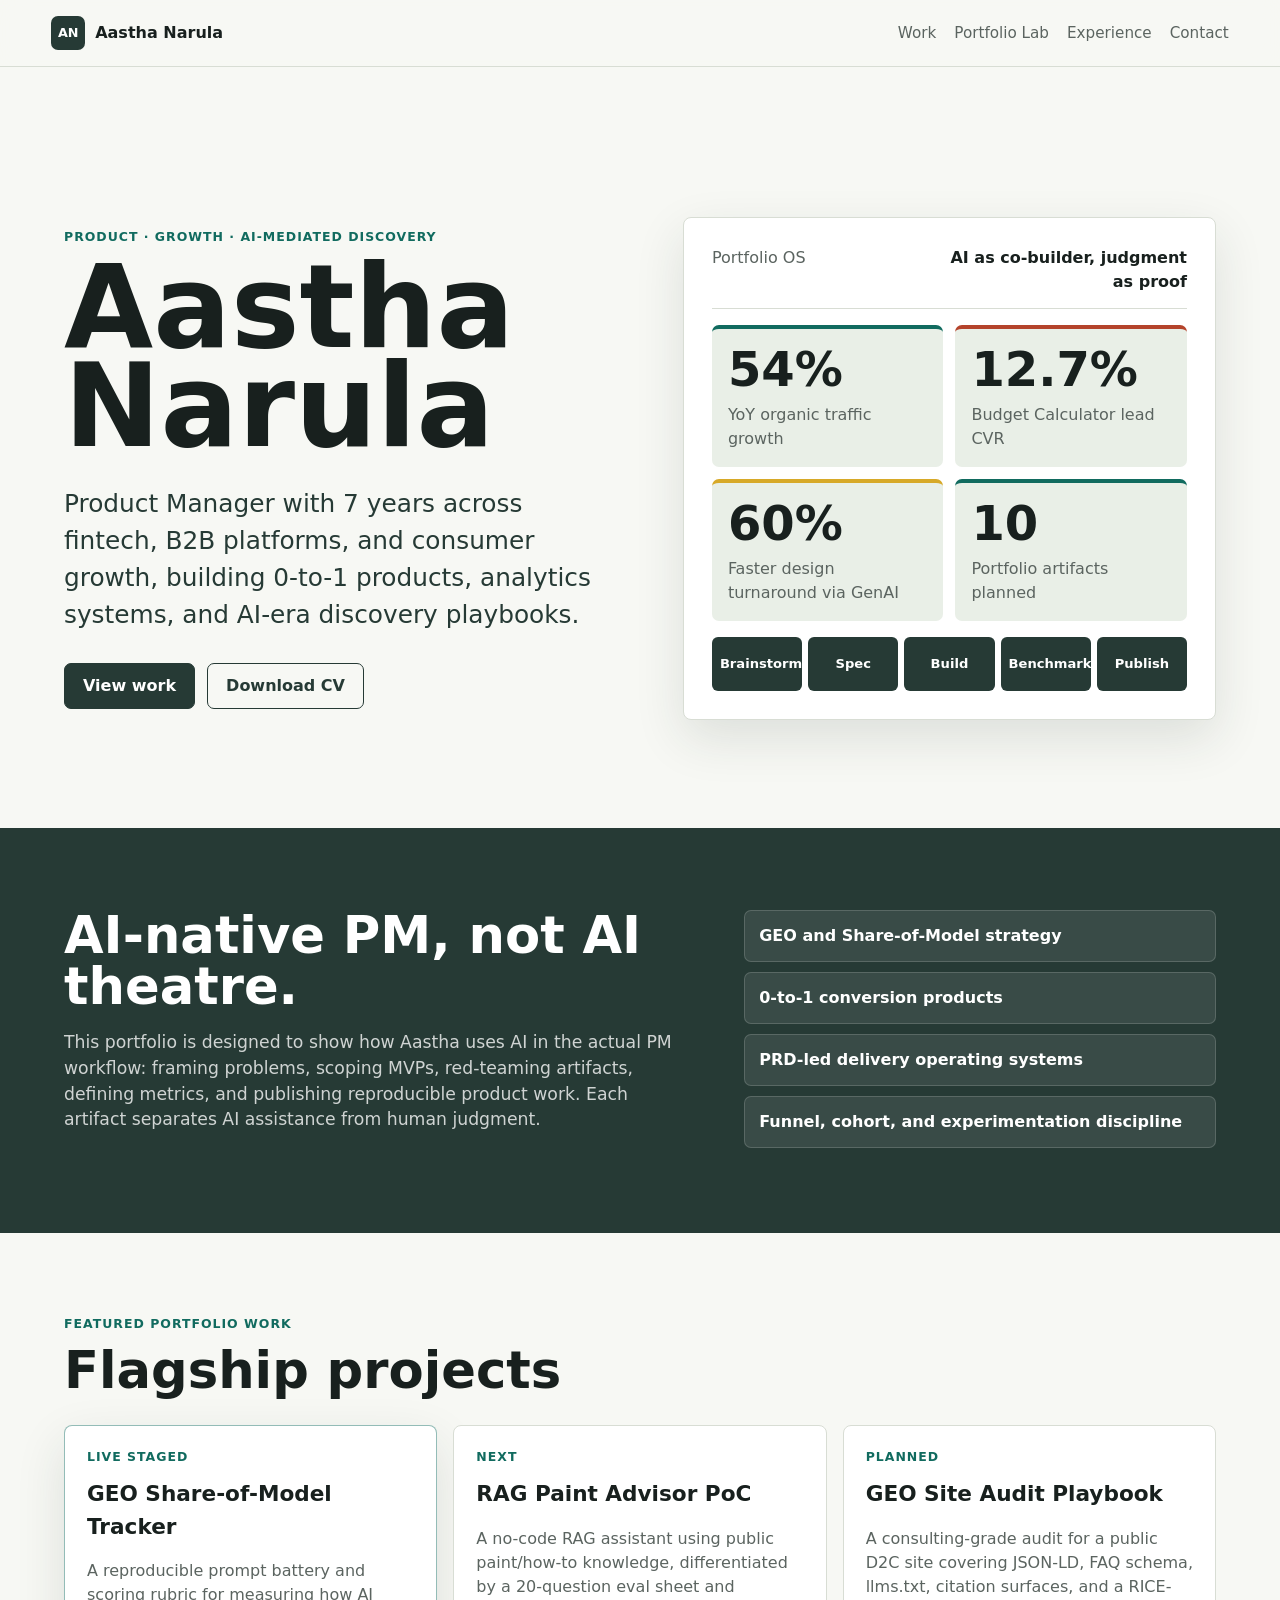
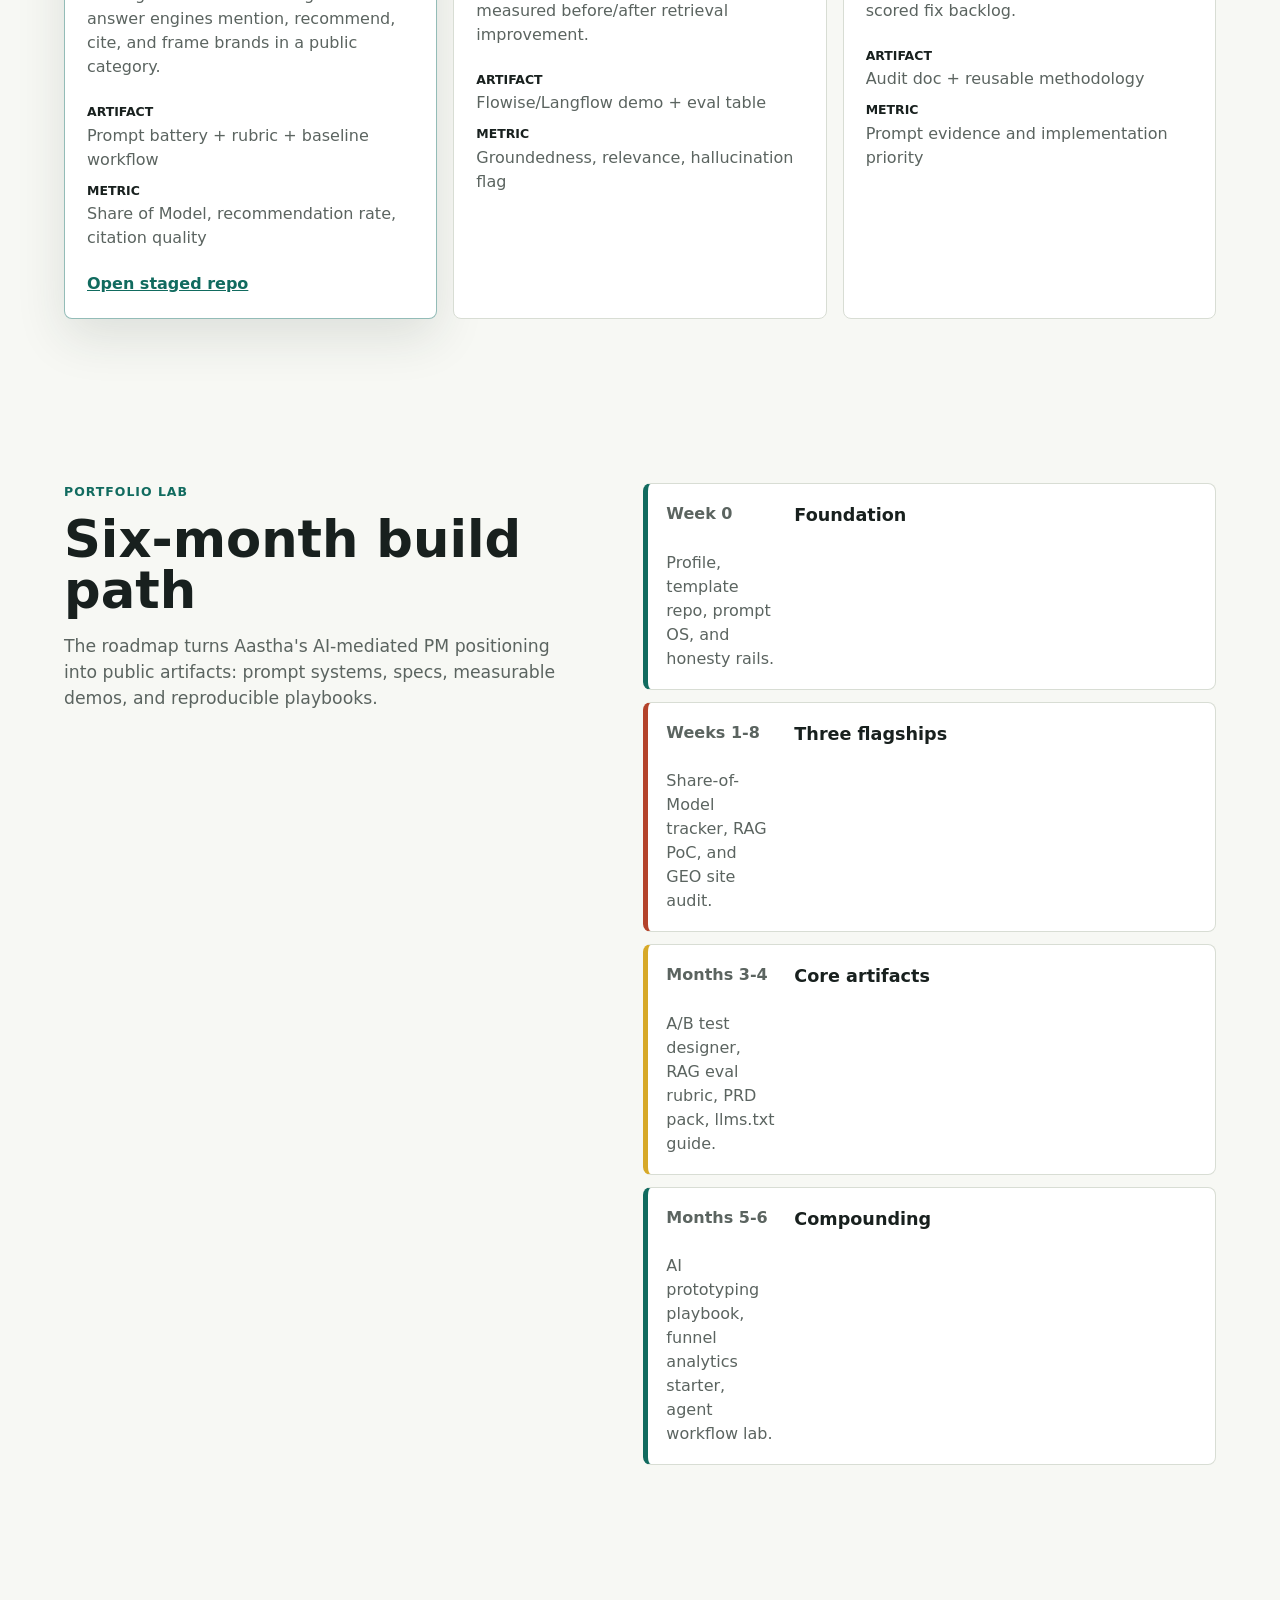
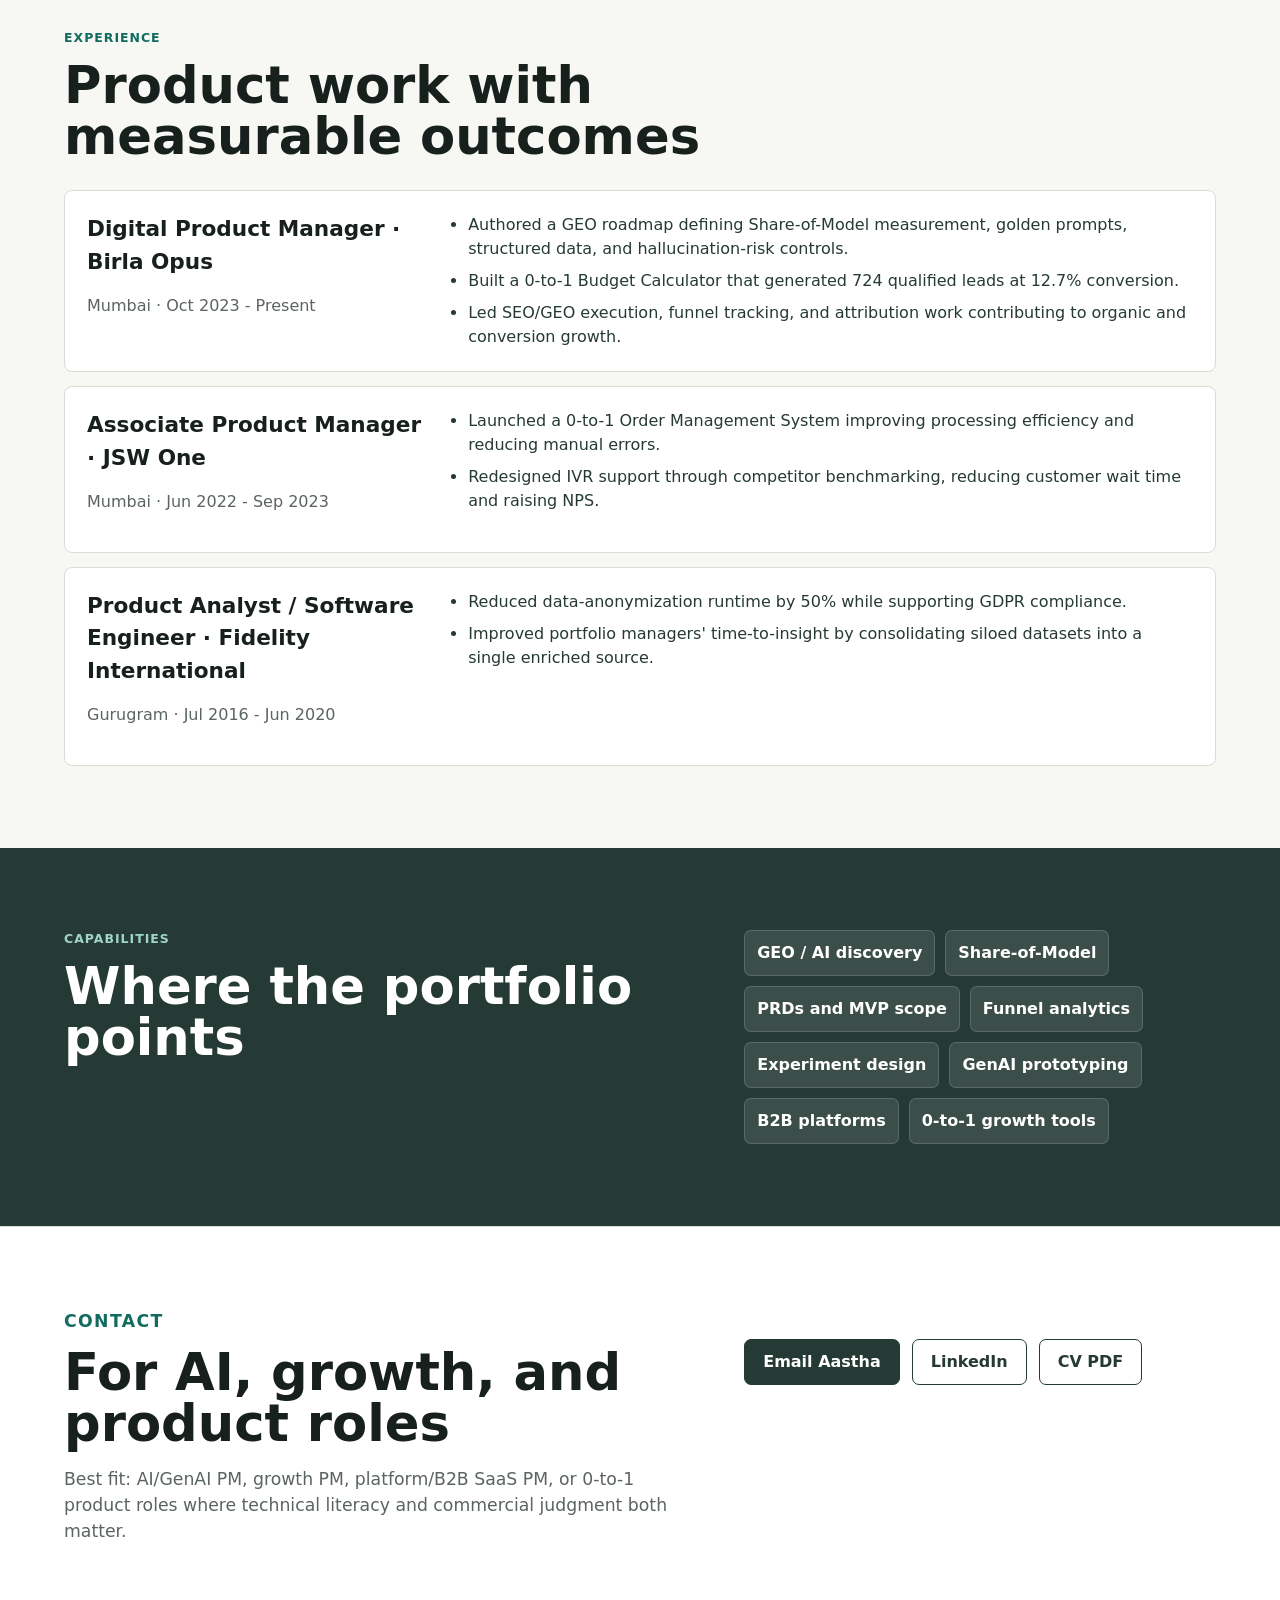
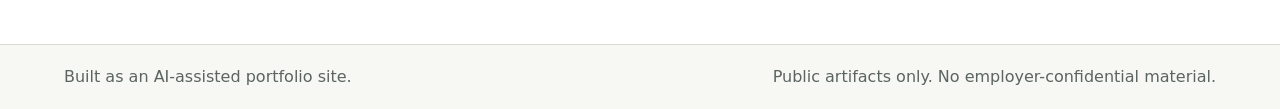
==== index.html @ aa55c18a "Create Aastha portfolio GitHub Pages site" ====
<!doctype html>
<html lang="en">
  <head>
    <meta charset="utf-8">
    <meta name="viewport" content="width=device-width, initial-scale=1">
    <title>Aastha Narula | AI-Mediated Growth Product Manager</title>
    <meta name="description" content="Portfolio of Aastha Narula, a Product Manager building AI-mediated growth, GEO, analytics, and 0-to-1 product systems.">
    <meta property="og:title" content="Aastha Narula | AI-Mediated Growth Product Manager">
    <meta property="og:description" content="AI-native PM portfolio across GEO, RAG, experimentation, growth analytics, and product operating systems.">
    <meta property="og:type" content="website">
    <link rel="stylesheet" href="styles.css">
  </head>
  <body>
    <header class="site-header">
      <a class="brand" href="#top" aria-label="Aastha Narula home">
        <span class="brand-mark">AN</span>
        <span>Aastha Narula</span>
      </a>
      <nav class="nav" aria-label="Primary navigation">
        <a href="#work">Work</a>
        <a href="#roadmap">Portfolio Lab</a>
        <a href="#experience">Experience</a>
        <a href="#contact">Contact</a>
      </nav>
    </header>

    <main id="top">
      <section class="hero">
        <div class="hero-copy">
          <p class="eyebrow">Product · Growth · AI-Mediated Discovery</p>
          <h1>Aastha Narula</h1>
          <p class="hero-lede">
            Product Manager with 7 years across fintech, B2B platforms, and consumer growth, building 0-to-1 products, analytics systems, and AI-era discovery playbooks.
          </p>
          <div class="hero-actions" aria-label="Primary actions">
            <a class="button primary" href="#work">View work</a>
            <a class="button secondary" href="assets/aastha-narula.pdf">Download CV</a>
          </div>
        </div>

        <aside class="hero-system" aria-label="Portfolio system overview">
          <div class="system-topline">
            <span>Portfolio OS</span>
            <strong>AI as co-builder, judgment as proof</strong>
          </div>
          <div class="signal-grid">
            <div>
              <strong>54%</strong>
              <span>YoY organic traffic growth</span>
            </div>
            <div>
              <strong>12.7%</strong>
              <span>Budget Calculator lead CVR</span>
            </div>
            <div>
              <strong>60%</strong>
              <span>Faster design turnaround via GenAI</span>
            </div>
            <div>
              <strong>10</strong>
              <span>Portfolio artifacts planned</span>
            </div>
          </div>
          <div class="pipeline" aria-label="Portfolio workflow">
            <span>Brainstorm</span>
            <span>Spec</span>
            <span>Build</span>
            <span>Benchmark</span>
            <span>Publish</span>
          </div>
        </aside>
      </section>

      <section class="section intro-band" aria-label="Positioning">
        <div>
          <h2>AI-native PM, not AI theatre.</h2>
          <p>
            This portfolio is designed to show how Aastha uses AI in the actual PM workflow: framing problems, scoping MVPs, red-teaming artifacts, defining metrics, and publishing reproducible product work. Each artifact separates AI assistance from human judgment.
          </p>
        </div>
        <ul class="proof-list">
          <li>GEO and Share-of-Model strategy</li>
          <li>0-to-1 conversion products</li>
          <li>PRD-led delivery operating systems</li>
          <li>Funnel, cohort, and experimentation discipline</li>
        </ul>
      </section>

      <section class="section" id="work">
        <div class="section-heading">
          <p class="eyebrow">Featured portfolio work</p>
          <h2>Flagship projects</h2>
        </div>
        <div class="project-grid">
          <article class="project-card highlight">
            <div class="card-kicker">Live staged</div>
            <h3>GEO Share-of-Model Tracker</h3>
            <p>
              A reproducible prompt battery and scoring rubric for measuring how AI answer engines mention, recommend, cite, and frame brands in a public category.
            </p>
            <dl>
              <div><dt>Artifact</dt><dd>Prompt battery + rubric + baseline workflow</dd></div>
              <div><dt>Metric</dt><dd>Share of Model, recommendation rate, citation quality</dd></div>
            </dl>
            <a href="https://github.com/piyush-ahuja/aastha-geo-share-of-model-tracker">Open staged repo</a>
          </article>

          <article class="project-card">
            <div class="card-kicker">Next</div>
            <h3>RAG Paint Advisor PoC</h3>
            <p>
              A no-code RAG assistant using public paint/how-to knowledge, differentiated by a 20-question eval sheet and measured before/after retrieval improvement.
            </p>
            <dl>
              <div><dt>Artifact</dt><dd>Flowise/Langflow demo + eval table</dd></div>
              <div><dt>Metric</dt><dd>Groundedness, relevance, hallucination flag</dd></div>
            </dl>
          </article>

          <article class="project-card">
            <div class="card-kicker">Planned</div>
            <h3>GEO Site Audit Playbook</h3>
            <p>
              A consulting-grade audit for a public D2C site covering JSON-LD, FAQ schema, llms.txt, citation surfaces, and a RICE-scored fix backlog.
            </p>
            <dl>
              <div><dt>Artifact</dt><dd>Audit doc + reusable methodology</dd></div>
              <div><dt>Metric</dt><dd>Prompt evidence and implementation priority</dd></div>
            </dl>
          </article>
        </div>
      </section>

      <section class="section split" id="roadmap">
        <div class="section-heading">
          <p class="eyebrow">Portfolio lab</p>
          <h2>Six-month build path</h2>
          <p>
            The roadmap turns Aastha's AI-mediated PM positioning into public artifacts: prompt systems, specs, measurable demos, and reproducible playbooks.
          </p>
        </div>
        <div class="timeline">
          <div class="timeline-item">
            <span>Week 0</span>
            <strong>Foundation</strong>
            <p>Profile, template repo, prompt OS, and honesty rails.</p>
          </div>
          <div class="timeline-item">
            <span>Weeks 1-8</span>
            <strong>Three flagships</strong>
            <p>Share-of-Model tracker, RAG PoC, and GEO site audit.</p>
          </div>
          <div class="timeline-item">
            <span>Months 3-4</span>
            <strong>Core artifacts</strong>
            <p>A/B test designer, RAG eval rubric, PRD pack, llms.txt guide.</p>
          </div>
          <div class="timeline-item">
            <span>Months 5-6</span>
            <strong>Compounding</strong>
            <p>AI prototyping playbook, funnel analytics starter, agent workflow lab.</p>
          </div>
        </div>
      </section>

      <section class="section" id="experience">
        <div class="section-heading">
          <p class="eyebrow">Experience</p>
          <h2>Product work with measurable outcomes</h2>
        </div>
        <div class="experience-list">
          <article>
            <div>
              <h3>Digital Product Manager · Birla Opus</h3>
              <p>Mumbai · Oct 2023 - Present</p>
            </div>
            <ul>
              <li>Authored a GEO roadmap defining Share-of-Model measurement, golden prompts, structured data, and hallucination-risk controls.</li>
              <li>Built a 0-to-1 Budget Calculator that generated 724 qualified leads at 12.7% conversion.</li>
              <li>Led SEO/GEO execution, funnel tracking, and attribution work contributing to organic and conversion growth.</li>
            </ul>
          </article>
          <article>
            <div>
              <h3>Associate Product Manager · JSW One</h3>
              <p>Mumbai · Jun 2022 - Sep 2023</p>
            </div>
            <ul>
              <li>Launched a 0-to-1 Order Management System improving processing efficiency and reducing manual errors.</li>
              <li>Redesigned IVR support through competitor benchmarking, reducing customer wait time and raising NPS.</li>
            </ul>
          </article>
          <article>
            <div>
              <h3>Product Analyst / Software Engineer · Fidelity International</h3>
              <p>Gurugram · Jul 2016 - Jun 2020</p>
            </div>
            <ul>
              <li>Reduced data-anonymization runtime by 50% while supporting GDPR compliance.</li>
              <li>Improved portfolio managers' time-to-insight by consolidating siloed datasets into a single enriched source.</li>
            </ul>
          </article>
        </div>
      </section>

      <section class="section capability-band" aria-label="Capabilities">
        <div>
          <p class="eyebrow">Capabilities</p>
          <h2>Where the portfolio points</h2>
        </div>
        <div class="capability-grid">
          <span>GEO / AI discovery</span>
          <span>Share-of-Model</span>
          <span>PRDs and MVP scope</span>
          <span>Funnel analytics</span>
          <span>Experiment design</span>
          <span>GenAI prototyping</span>
          <span>B2B platforms</span>
          <span>0-to-1 growth tools</span>
        </div>
      </section>

      <section class="section contact" id="contact">
        <div>
          <p class="eyebrow">Contact</p>
          <h2>For AI, growth, and product roles</h2>
          <p>
            Best fit: AI/GenAI PM, growth PM, platform/B2B SaaS PM, or 0-to-1 product roles where technical literacy and commercial judgment both matter.
          </p>
        </div>
        <div class="contact-actions">
          <a class="button primary" href="mailto:aastha.narula20@gmail.com">Email Aastha</a>
          <a class="button secondary" href="https://www.linkedin.com/in/aasthanarula">LinkedIn</a>
          <a class="button secondary" href="assets/aastha-narula.pdf">CV PDF</a>
        </div>
      </section>
    </main>

    <footer class="footer">
      <span>Built as an AI-assisted portfolio site.</span>
      <span>Public artifacts only. No employer-confidential material.</span>
    </footer>
  </body>
</html>
---- styles.css ----
:root {
  --bg: #f7f8f4;
  --paper: #ffffff;
  --ink: #18201e;
  --muted: #5b6460;
  --line: #d8ddd4;
  --accent: #116b5f;
  --accent-2: #b4432b;
  --accent-3: #d7a928;
  --deep: #263a35;
  --soft: #e9efe7;
  --shadow: 0 18px 50px rgba(31, 47, 43, 0.12);
}

* {
  box-sizing: border-box;
}

html {
  scroll-behavior: smooth;
}

body {
  margin: 0;
  background: var(--bg);
  color: var(--ink);
  font-family: Inter, ui-sans-serif, system-ui, -apple-system, BlinkMacSystemFont, "Segoe UI", sans-serif;
  line-height: 1.5;
}

a {
  color: inherit;
}

.site-header {
  position: sticky;
  top: 0;
  z-index: 20;
  display: flex;
  align-items: center;
  justify-content: space-between;
  gap: 24px;
  padding: 16px clamp(18px, 4vw, 56px);
  background: rgba(247, 248, 244, 0.92);
  border-bottom: 1px solid var(--line);
  backdrop-filter: blur(14px);
}

.brand {
  display: inline-flex;
  align-items: center;
  gap: 10px;
  min-width: max-content;
  color: var(--ink);
  font-weight: 700;
  text-decoration: none;
}

.brand-mark {
  display: inline-grid;
  width: 34px;
  height: 34px;
  place-items: center;
  background: var(--deep);
  color: white;
  border-radius: 7px;
  font-size: 0.8rem;
}

.nav {
  display: flex;
  align-items: center;
  gap: 18px;
  color: var(--muted);
  font-size: 0.95rem;
}

.nav a {
  text-decoration: none;
}

.nav a:hover {
  color: var(--ink);
}

.hero {
  display: grid;
  grid-template-columns: minmax(0, 1.02fr) minmax(320px, 0.98fr);
  gap: clamp(28px, 5vw, 72px);
  align-items: center;
  min-height: calc(92vh - 67px);
  padding: clamp(34px, 6vw, 72px) clamp(18px, 5vw, 76px) 30px;
}

.hero h1 {
  margin: 0;
  font-size: clamp(3.4rem, 9vw, 8.8rem);
  line-height: 0.86;
  letter-spacing: 0;
}

.eyebrow,
.card-kicker {
  margin: 0 0 12px;
  color: var(--accent);
  font-size: 0.78rem;
  font-weight: 800;
  letter-spacing: 0.08em;
  text-transform: uppercase;
}

.hero-lede {
  max-width: 680px;
  margin: 28px 0 0;
  color: var(--deep);
  font-size: clamp(1.15rem, 2.2vw, 1.55rem);
}

.hero-actions,
.contact-actions {
  display: flex;
  flex-wrap: wrap;
  gap: 12px;
  margin-top: 30px;
}

.button {
  display: inline-flex;
  align-items: center;
  justify-content: center;
  min-height: 46px;
  padding: 0 18px;
  border: 1px solid var(--deep);
  border-radius: 7px;
  font-weight: 800;
  text-decoration: none;
}

.button.primary {
  background: var(--deep);
  color: white;
}

.button.secondary {
  background: transparent;
  color: var(--deep);
}

.hero-system {
  display: grid;
  gap: 16px;
  padding: clamp(18px, 3vw, 28px);
  background: var(--paper);
  border: 1px solid var(--line);
  border-radius: 8px;
  box-shadow: var(--shadow);
}

.system-topline {
  display: flex;
  justify-content: space-between;
  gap: 16px;
  padding-bottom: 14px;
  border-bottom: 1px solid var(--line);
}

.system-topline span {
  color: var(--muted);
}

.system-topline strong {
  max-width: 250px;
  text-align: right;
}

.signal-grid {
  display: grid;
  grid-template-columns: repeat(2, minmax(0, 1fr));
  gap: 12px;
}

.signal-grid div {
  min-height: 122px;
  padding: 16px;
  background: var(--soft);
  border-radius: 7px;
  border-top: 4px solid var(--accent);
}

.signal-grid div:nth-child(2) {
  border-top-color: var(--accent-2);
}

.signal-grid div:nth-child(3) {
  border-top-color: var(--accent-3);
}

.signal-grid strong {
  display: block;
  font-size: clamp(1.9rem, 4vw, 3rem);
  line-height: 1;
}

.signal-grid span {
  display: block;
  margin-top: 10px;
  color: var(--muted);
}

.pipeline {
  display: grid;
  grid-template-columns: repeat(5, minmax(0, 1fr));
  gap: 6px;
}

.pipeline span {
  display: grid;
  min-height: 54px;
  place-items: center;
  padding: 8px;
  background: var(--deep);
  color: white;
  border-radius: 6px;
  font-size: 0.82rem;
  font-weight: 800;
  text-align: center;
}

.section {
  padding: clamp(44px, 7vw, 82px) clamp(18px, 5vw, 76px);
}

.intro-band,
.capability-band,
.contact {
  display: grid;
  grid-template-columns: minmax(0, 1fr) minmax(280px, 0.75fr);
  gap: clamp(24px, 4vw, 56px);
  align-items: start;
  background: var(--deep);
  color: white;
}

.intro-band p,
.contact p {
  max-width: 760px;
  color: rgba(255, 255, 255, 0.78);
  font-size: 1.08rem;
}

.intro-band .eyebrow,
.capability-band .eyebrow,
.contact .eyebrow {
  color: #9fd4c9;
}

.section h2 {
  margin: 0;
  font-size: clamp(2rem, 4vw, 4rem);
  line-height: 1;
  letter-spacing: 0;
}

.section-heading {
  max-width: 820px;
  margin-bottom: 28px;
}

.section-heading p:not(.eyebrow) {
  color: var(--muted);
  font-size: 1.08rem;
}

.proof-list {
  display: grid;
  gap: 10px;
  margin: 0;
  padding: 0;
  list-style: none;
}

.proof-list li {
  padding: 13px 14px;
  background: rgba(255, 255, 255, 0.09);
  border: 1px solid rgba(255, 255, 255, 0.16);
  border-radius: 7px;
  font-weight: 700;
}

.project-grid {
  display: grid;
  grid-template-columns: repeat(3, minmax(0, 1fr));
  gap: 16px;
}

.project-card {
  display: flex;
  flex-direction: column;
  min-height: 100%;
  padding: 22px;
  background: var(--paper);
  border: 1px solid var(--line);
  border-radius: 8px;
}

.project-card.highlight {
  border-color: rgba(17, 107, 95, 0.45);
  box-shadow: var(--shadow);
}

.project-card h3,
.experience-list h3 {
  margin: 0;
  font-size: 1.35rem;
}

.project-card p,
.experience-list p,
.project-card dd {
  color: var(--muted);
}

.project-card dl {
  display: grid;
  gap: 10px;
  margin: 8px 0 22px;
}

.project-card dt {
  color: var(--ink);
  font-size: 0.78rem;
  font-weight: 800;
  text-transform: uppercase;
}

.project-card dd {
  margin: 2px 0 0;
}

.project-card a {
  margin-top: auto;
  color: var(--accent);
  font-weight: 800;
}

.split {
  display: grid;
  grid-template-columns: minmax(0, 0.9fr) minmax(320px, 1fr);
  gap: clamp(26px, 5vw, 64px);
  align-items: start;
}

.timeline {
  display: grid;
  gap: 12px;
}

.timeline-item {
  display: grid;
  grid-template-columns: 110px 1fr;
  gap: 18px;
  padding: 18px;
  background: var(--paper);
  border: 1px solid var(--line);
  border-left: 5px solid var(--accent);
  border-radius: 8px;
}

.timeline-item:nth-child(2) {
  border-left-color: var(--accent-2);
}

.timeline-item:nth-child(3) {
  border-left-color: var(--accent-3);
}

.timeline-item span {
  color: var(--muted);
  font-weight: 800;
}

.timeline-item strong {
  display: block;
  font-size: 1.1rem;
}

.timeline-item p {
  margin: 4px 0 0;
  color: var(--muted);
}

.experience-list {
  display: grid;
  gap: 14px;
}

.experience-list article {
  display: grid;
  grid-template-columns: minmax(220px, 0.45fr) minmax(0, 1fr);
  gap: 26px;
  padding: 22px;
  background: var(--paper);
  border: 1px solid var(--line);
  border-radius: 8px;
}

.experience-list ul {
  margin: 0;
  padding-left: 20px;
  color: var(--deep);
}

.experience-list li + li {
  margin-top: 8px;
}

.capability-grid {
  display: flex;
  flex-wrap: wrap;
  gap: 10px;
}

.capability-grid span {
  padding: 10px 12px;
  background: rgba(255, 255, 255, 0.1);
  border: 1px solid rgba(255, 255, 255, 0.16);
  border-radius: 7px;
  font-weight: 800;
}

.contact {
  background: var(--paper);
  color: var(--ink);
  border-top: 1px solid var(--line);
}

.contact .eyebrow {
  color: var(--accent);
}

.contact p {
  color: var(--muted);
}

.footer {
  display: flex;
  justify-content: space-between;
  gap: 18px;
  padding: 20px clamp(18px, 5vw, 76px);
  color: var(--muted);
  border-top: 1px solid var(--line);
}

@media (max-width: 920px) {
  .site-header {
    align-items: flex-start;
    flex-direction: column;
  }

  .nav {
    width: 100%;
    overflow-x: auto;
    padding-bottom: 2px;
  }

  .hero,
  .intro-band,
  .split,
  .capability-band,
  .contact,
  .experience-list article {
    grid-template-columns: 1fr;
  }

  .hero {
    min-height: auto;
  }

  .project-grid {
    grid-template-columns: 1fr;
  }

  .footer {
    flex-direction: column;
  }
}

@media (max-width: 560px) {
  .hero {
    padding-top: 34px;
  }

  .signal-grid,
  .pipeline {
    grid-template-columns: 1fr;
  }

  .system-topline,
  .timeline-item {
    grid-template-columns: 1fr;
  }

  .system-topline strong {
    text-align: left;
  }

  .button {
    width: 100%;
  }
}
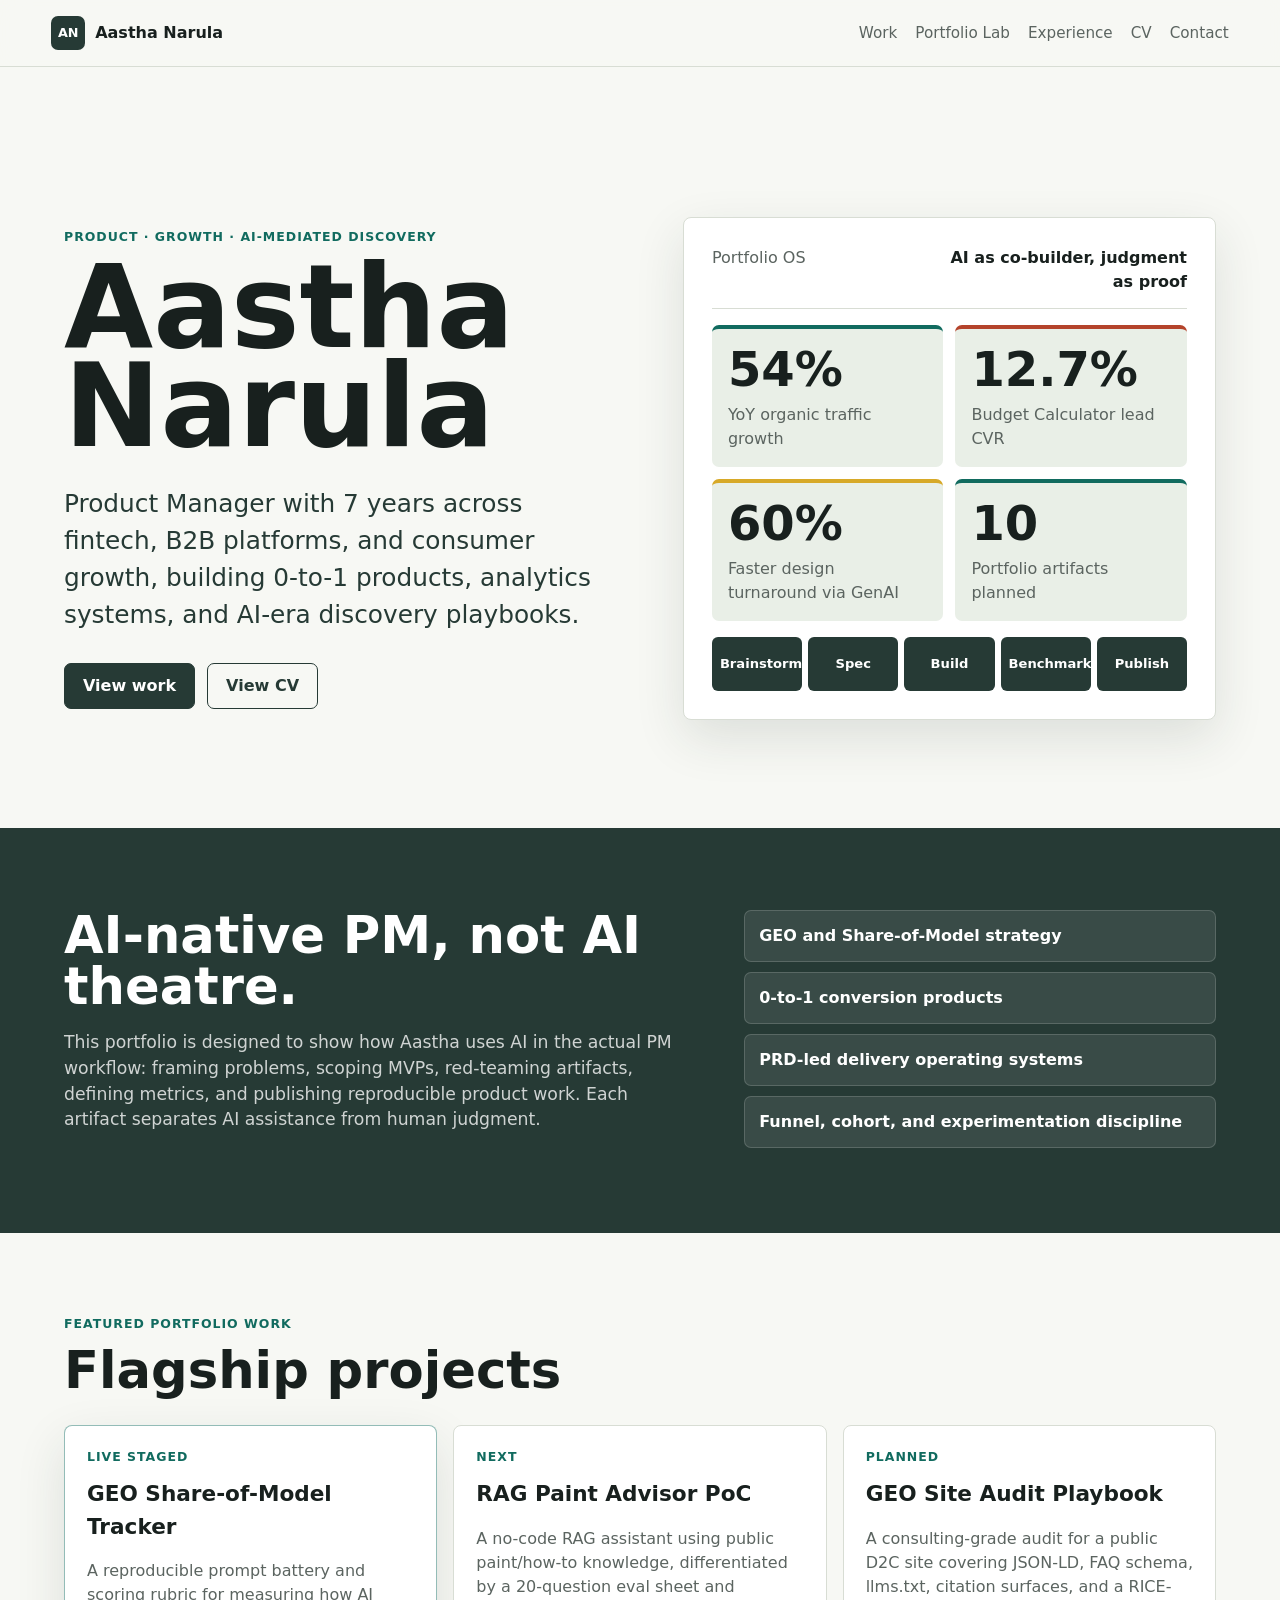
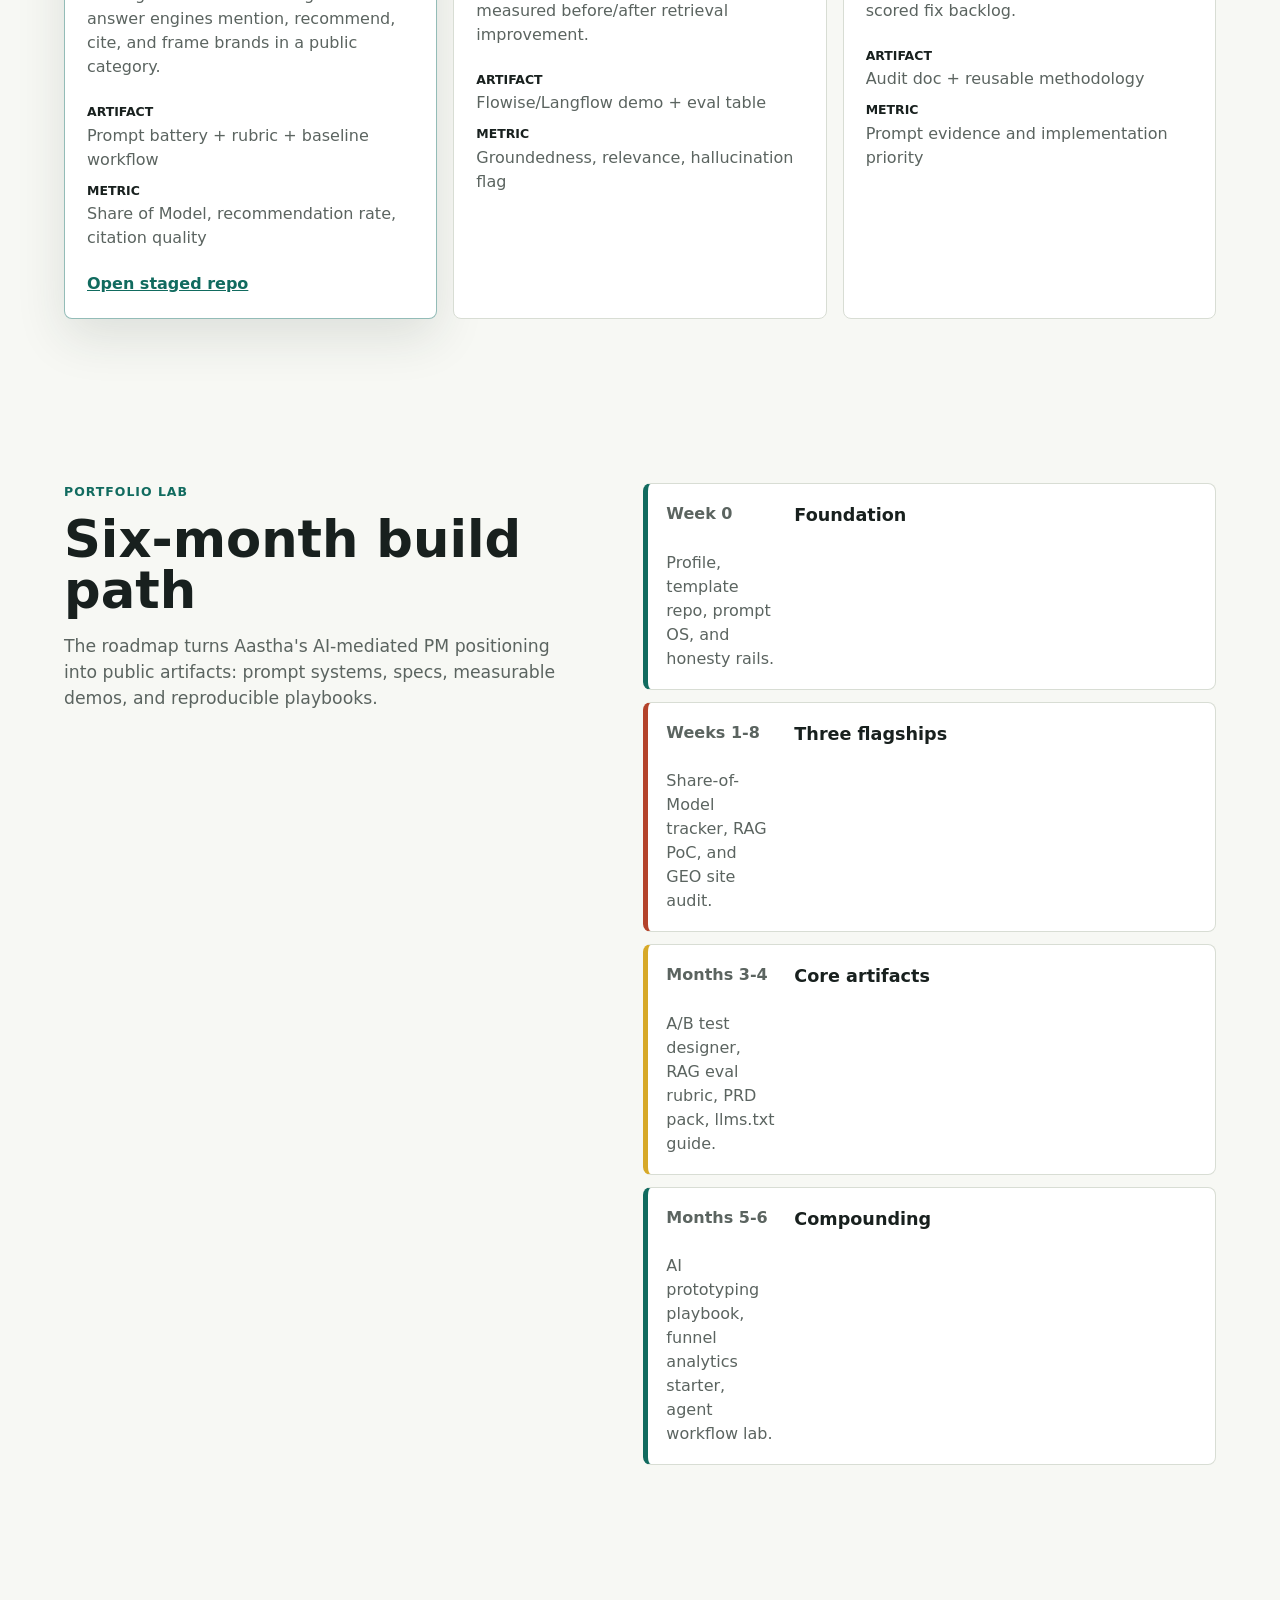
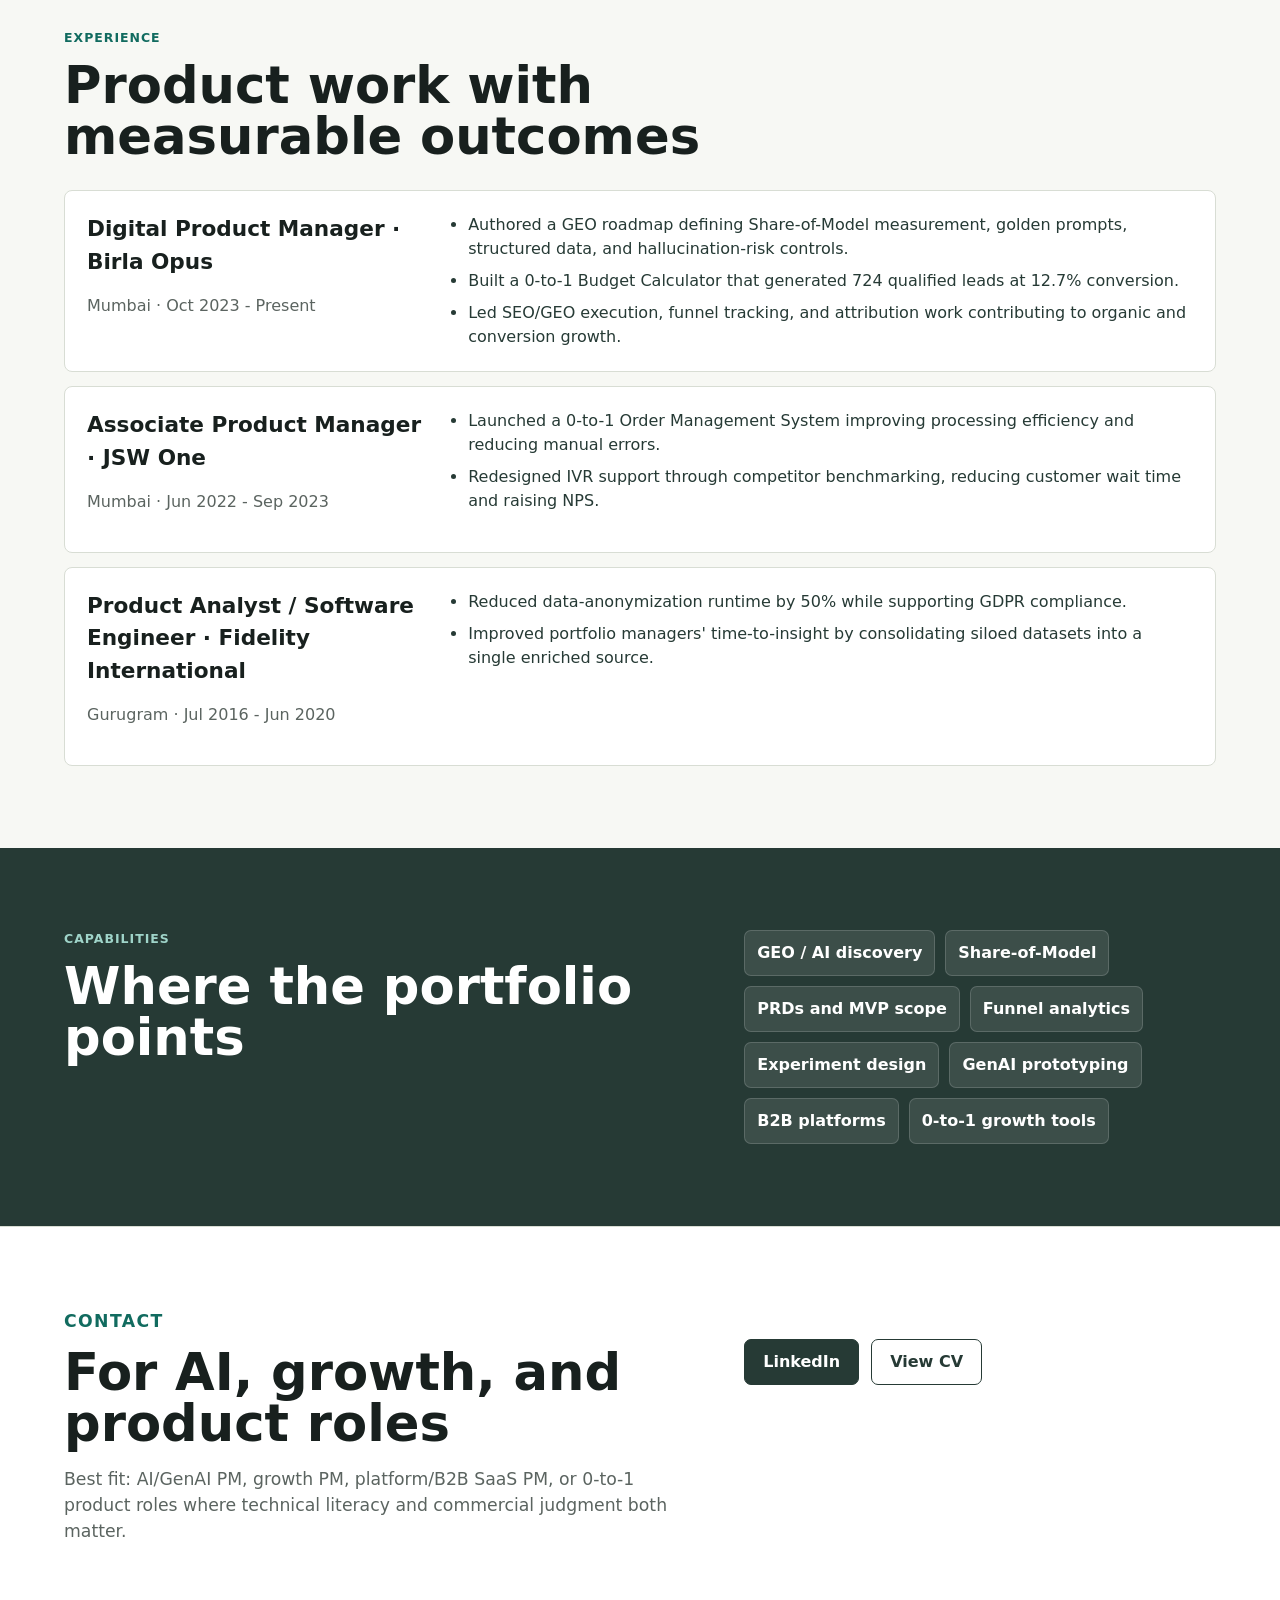
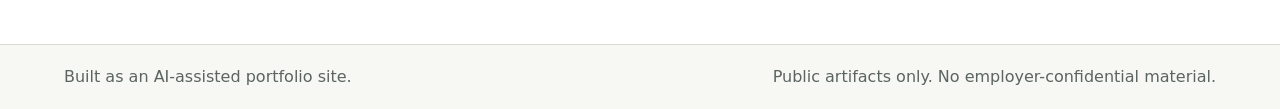
==== commit b4f8392b: "Add public CV page" ====
--- a/index.html
+++ b/index.html
@@ -20,6 +20,7 @@
         <a href="#work">Work</a>
         <a href="#roadmap">Portfolio Lab</a>
         <a href="#experience">Experience</a>
+        <a href="cv.html">CV</a>
         <a href="#contact">Contact</a>
       </nav>
     </header>
@@ -34,7 +35,7 @@
           </p>
           <div class="hero-actions" aria-label="Primary actions">
             <a class="button primary" href="#work">View work</a>
-            <a class="button secondary" href="assets/aastha-narula.pdf">Download CV</a>
+            <a class="button secondary" href="cv.html">View CV</a>
           </div>
         </div>
 
@@ -229,9 +230,8 @@
           </p>
         </div>
         <div class="contact-actions">
-          <a class="button primary" href="mailto:aastha.narula20@gmail.com">Email Aastha</a>
-          <a class="button secondary" href="https://www.linkedin.com/in/aasthanarula">LinkedIn</a>
-          <a class="button secondary" href="assets/aastha-narula.pdf">CV PDF</a>
+          <a class="button primary" href="https://www.linkedin.com/in/aasthanarula">LinkedIn</a>
+          <a class="button secondary" href="cv.html">View CV</a>
         </div>
       </section>
     </main>
--- a/styles.css
+++ b/styles.css
@@ -451,6 +451,82 @@
   border-top: 1px solid var(--line);
 }
 
+.cv-hero {
+  padding: clamp(46px, 8vw, 96px) clamp(18px, 5vw, 76px) clamp(30px, 5vw, 56px);
+}
+
+.cv-hero h1 {
+  margin: 0;
+  font-size: clamp(3.2rem, 9vw, 7.6rem);
+  line-height: 0.9;
+  letter-spacing: 0;
+}
+
+.cv-hero p:not(.eyebrow) {
+  max-width: 840px;
+  color: var(--deep);
+  font-size: clamp(1.1rem, 2vw, 1.45rem);
+}
+
+.cv-layout {
+  display: grid;
+  grid-template-columns: minmax(260px, 0.34fr) minmax(0, 1fr);
+  gap: 20px;
+  padding: 0 clamp(18px, 5vw, 76px) clamp(48px, 7vw, 84px);
+}
+
+.cv-sidebar,
+.cv-main {
+  display: grid;
+  gap: 16px;
+  align-content: start;
+}
+
+.cv-sidebar section,
+.cv-block,
+.cv-role {
+  background: var(--paper);
+  border: 1px solid var(--line);
+  border-radius: 8px;
+  padding: 20px;
+}
+
+.cv-sidebar h2,
+.cv-block h2 {
+  margin: 0 0 12px;
+  font-size: 1.15rem;
+}
+
+.compact-list,
+.cv-block ul {
+  margin: 0;
+  padding-left: 19px;
+}
+
+.compact-list li + li,
+.cv-block li + li {
+  margin-top: 7px;
+}
+
+.cv-role + .cv-role {
+  margin-top: 14px;
+}
+
+.cv-role h3 {
+  margin: 0;
+  font-size: 1.2rem;
+}
+
+.cv-role p,
+.cv-sidebar p,
+.cv-block p {
+  color: var(--muted);
+}
+
+.cv-role ul {
+  margin-top: 14px;
+}
+
 @media (max-width: 920px) {
   .site-header {
     align-items: flex-start;
@@ -468,7 +544,8 @@
   .split,
   .capability-band,
   .contact,
-  .experience-list article {
+  .experience-list article,
+  .cv-layout {
     grid-template-columns: 1fr;
   }
 
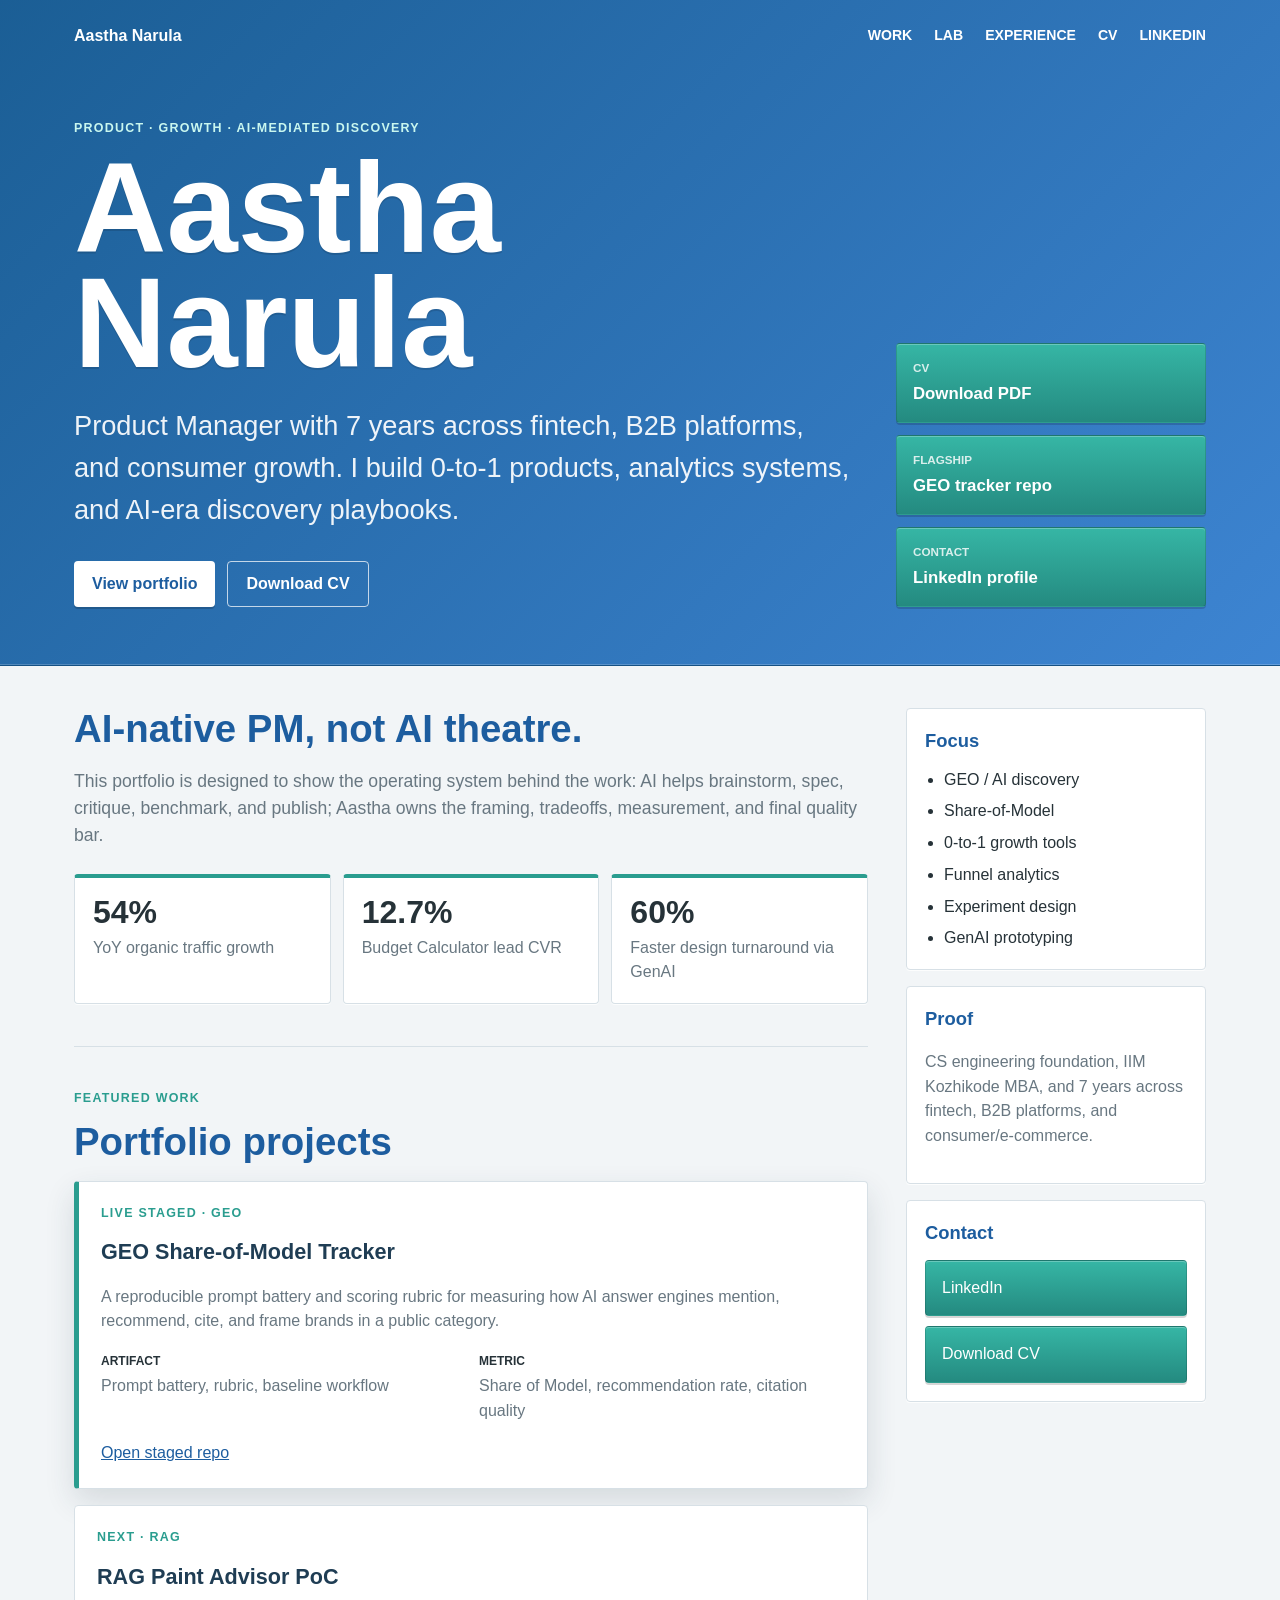
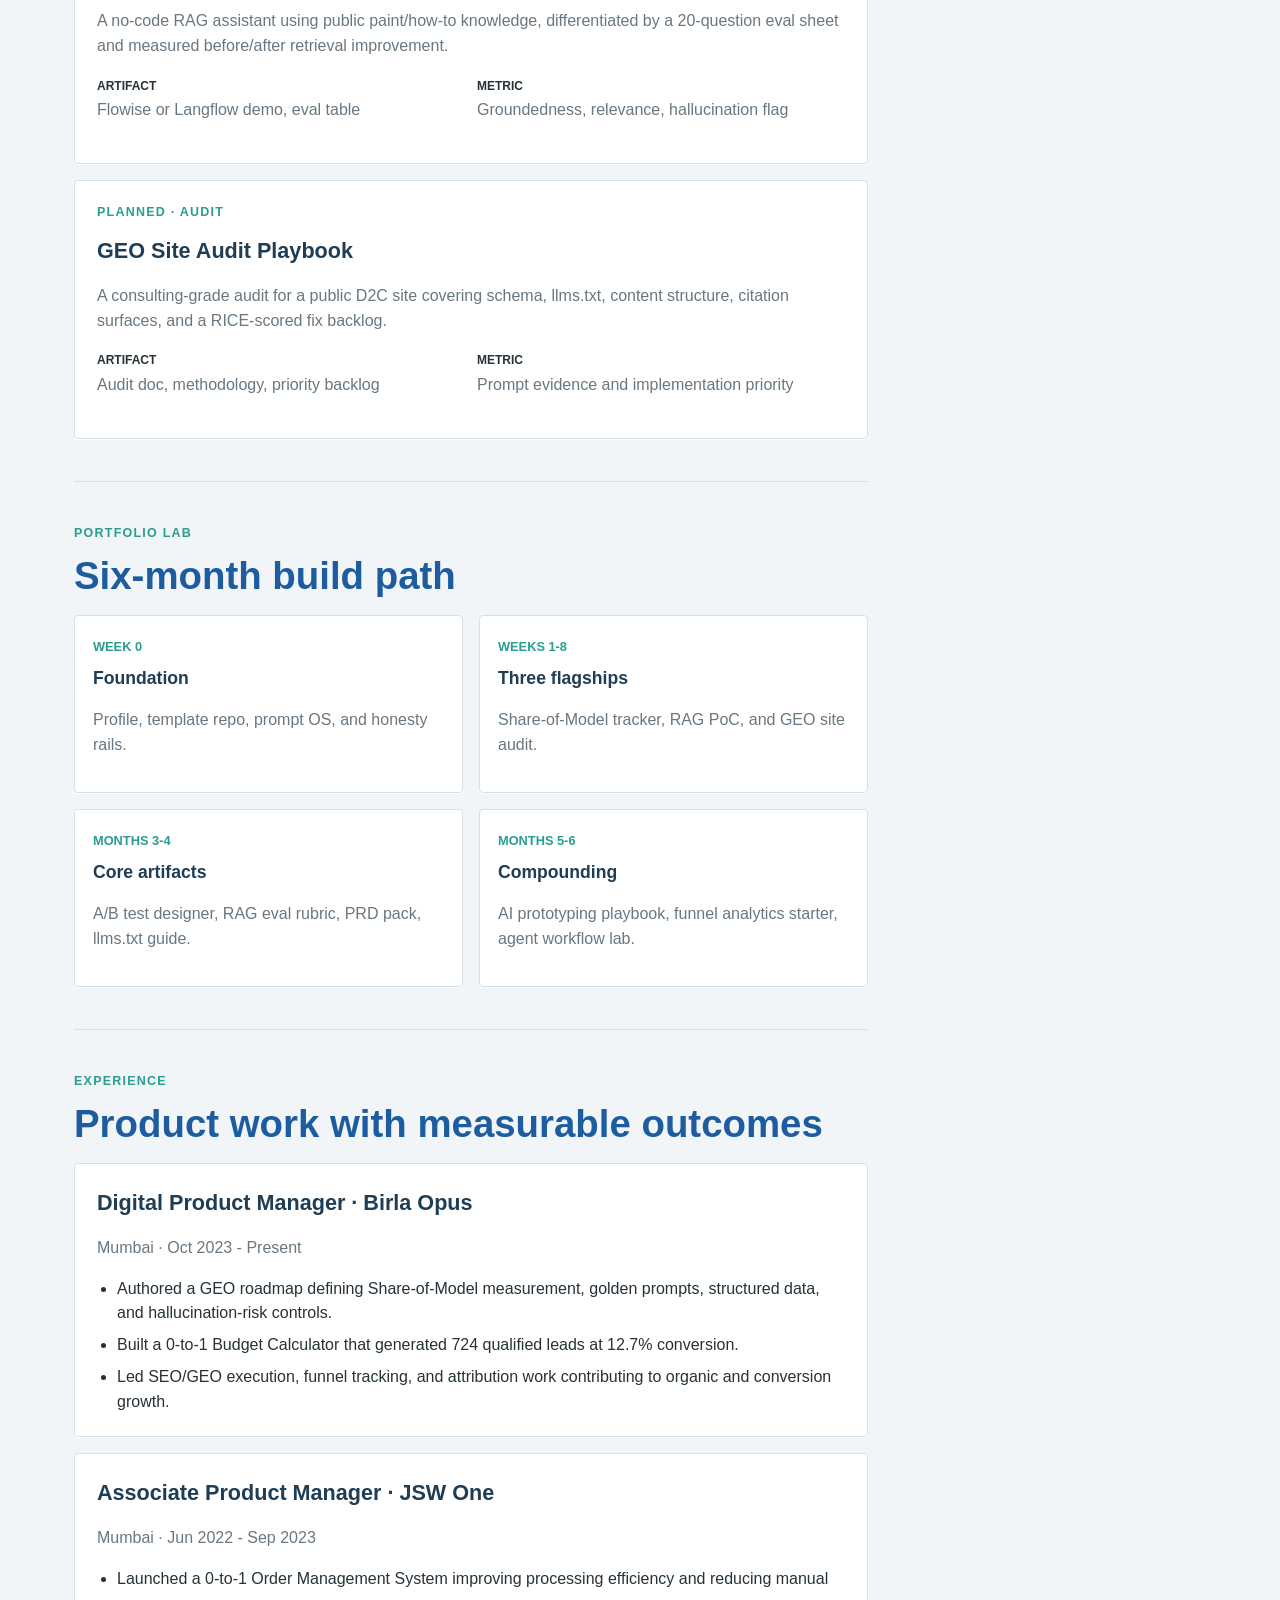
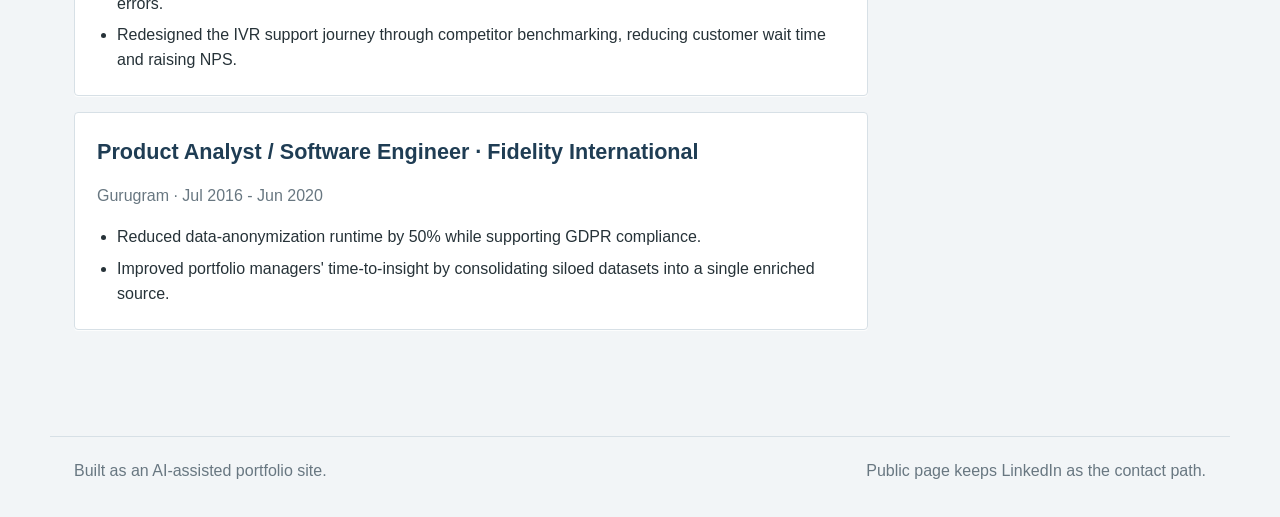
==== commit b41de908: "Redesign portfolio with Architect-inspired theme" ====
--- a/index.html
+++ b/index.html
@@ -3,7 +3,7 @@
   <head>
     <meta charset="utf-8">
     <meta name="viewport" content="width=device-width, initial-scale=1">
-    <title>Aastha Narula | AI-Mediated Growth Product Manager</title>
+    <title>Aastha Narula | Product · Growth · AI-Mediated Discovery</title>
     <meta name="description" content="Portfolio of Aastha Narula, a Product Manager building AI-mediated growth, GEO, analytics, and 0-to-1 product systems.">
     <meta property="og:title" content="Aastha Narula | AI-Mediated Growth Product Manager">
     <meta property="og:description" content="AI-native PM portfolio across GEO, RAG, experimentation, growth analytics, and product operating systems.">
@@ -11,234 +11,188 @@
     <link rel="stylesheet" href="styles.css">
   </head>
   <body>
-    <header class="site-header">
-      <a class="brand" href="#top" aria-label="Aastha Narula home">
-        <span class="brand-mark">AN</span>
-        <span>Aastha Narula</span>
-      </a>
-      <nav class="nav" aria-label="Primary navigation">
-        <a href="#work">Work</a>
-        <a href="#roadmap">Portfolio Lab</a>
-        <a href="#experience">Experience</a>
-        <a href="cv.html">CV</a>
-        <a href="#contact">Contact</a>
+    <header class="hero-shell" id="top">
+      <nav class="topbar" aria-label="Primary navigation">
+        <a class="brand" href="#top">Aastha Narula</a>
+        <div class="nav-links">
+          <a href="#work">Work</a>
+          <a href="#lab">Lab</a>
+          <a href="#experience">Experience</a>
+          <a href="cv.html">CV</a>
+          <a href="https://www.linkedin.com/in/aasthanarula">LinkedIn</a>
+        </div>
       </nav>
-    </header>
 
-    <main id="top">
-      <section class="hero">
+      <div class="hero-inner">
         <div class="hero-copy">
           <p class="eyebrow">Product · Growth · AI-Mediated Discovery</p>
           <h1>Aastha Narula</h1>
-          <p class="hero-lede">
-            Product Manager with 7 years across fintech, B2B platforms, and consumer growth, building 0-to-1 products, analytics systems, and AI-era discovery playbooks.
+          <p class="lede">
+            Product Manager with 7 years across fintech, B2B platforms, and consumer growth. I build 0-to-1 products, analytics systems, and AI-era discovery playbooks.
           </p>
-          <div class="hero-actions" aria-label="Primary actions">
-            <a class="button primary" href="#work">View work</a>
-            <a class="button secondary" href="cv.html">View CV</a>
+          <div class="hero-actions">
+            <a class="button primary" href="#work">View portfolio</a>
+            <a class="button secondary" href="assets/aastha-narula.pdf">Download CV</a>
           </div>
         </div>
 
-        <aside class="hero-system" aria-label="Portfolio system overview">
-          <div class="system-topline">
-            <span>Portfolio OS</span>
-            <strong>AI as co-builder, judgment as proof</strong>
-          </div>
-          <div class="signal-grid">
-            <div>
-              <strong>54%</strong>
-              <span>YoY organic traffic growth</span>
-            </div>
-            <div>
-              <strong>12.7%</strong>
-              <span>Budget Calculator lead CVR</span>
-            </div>
-            <div>
-              <strong>60%</strong>
-              <span>Faster design turnaround via GenAI</span>
-            </div>
-            <div>
-              <strong>10</strong>
-              <span>Portfolio artifacts planned</span>
-            </div>
-          </div>
-          <div class="pipeline" aria-label="Portfolio workflow">
-            <span>Brainstorm</span>
-            <span>Spec</span>
-            <span>Build</span>
-            <span>Benchmark</span>
-            <span>Publish</span>
-          </div>
+        <aside class="download-panel" aria-label="Portfolio links">
+          <a class="download-card" href="assets/aastha-narula.pdf">
+            <span>CV</span>
+            <strong>Download PDF</strong>
+          </a>
+          <a class="download-card" href="https://github.com/piyush-ahuja/aastha-geo-share-of-model-tracker">
+            <span>Flagship</span>
+            <strong>GEO tracker repo</strong>
+          </a>
+          <a class="download-card" href="https://www.linkedin.com/in/aasthanarula">
+            <span>Contact</span>
+            <strong>LinkedIn profile</strong>
+          </a>
         </aside>
-      </section>
+      </div>
+    </header>
 
-      <section class="section intro-band" aria-label="Positioning">
-        <div>
+    <main class="page">
+      <article class="content">
+        <section class="section intro">
           <h2>AI-native PM, not AI theatre.</h2>
           <p>
-            This portfolio is designed to show how Aastha uses AI in the actual PM workflow: framing problems, scoping MVPs, red-teaming artifacts, defining metrics, and publishing reproducible product work. Each artifact separates AI assistance from human judgment.
+            This portfolio is designed to show the operating system behind the work: AI helps brainstorm, spec, critique, benchmark, and publish; Aastha owns the framing, tradeoffs, measurement, and final quality bar.
           </p>
-        </div>
-        <ul class="proof-list">
-          <li>GEO and Share-of-Model strategy</li>
-          <li>0-to-1 conversion products</li>
-          <li>PRD-led delivery operating systems</li>
-          <li>Funnel, cohort, and experimentation discipline</li>
-        </ul>
-      </section>
+          <div class="metric-row" aria-label="Selected proof points">
+            <div><strong>54%</strong><span>YoY organic traffic growth</span></div>
+            <div><strong>12.7%</strong><span>Budget Calculator lead CVR</span></div>
+            <div><strong>60%</strong><span>Faster design turnaround via GenAI</span></div>
+          </div>
+        </section>
 
-      <section class="section" id="work">
-        <div class="section-heading">
-          <p class="eyebrow">Featured portfolio work</p>
-          <h2>Flagship projects</h2>
-        </div>
-        <div class="project-grid">
-          <article class="project-card highlight">
-            <div class="card-kicker">Live staged</div>
-            <h3>GEO Share-of-Model Tracker</h3>
-            <p>
-              A reproducible prompt battery and scoring rubric for measuring how AI answer engines mention, recommend, cite, and frame brands in a public category.
-            </p>
-            <dl>
-              <div><dt>Artifact</dt><dd>Prompt battery + rubric + baseline workflow</dd></div>
-              <div><dt>Metric</dt><dd>Share of Model, recommendation rate, citation quality</dd></div>
-            </dl>
-            <a href="https://github.com/piyush-ahuja/aastha-geo-share-of-model-tracker">Open staged repo</a>
-          </article>
+        <section class="section" id="work">
+          <div class="section-title">
+            <p class="eyebrow">Featured work</p>
+            <h2>Portfolio projects</h2>
+          </div>
 
-          <article class="project-card">
-            <div class="card-kicker">Next</div>
-            <h3>RAG Paint Advisor PoC</h3>
-            <p>
-              A no-code RAG assistant using public paint/how-to knowledge, differentiated by a 20-question eval sheet and measured before/after retrieval improvement.
-            </p>
-            <dl>
-              <div><dt>Artifact</dt><dd>Flowise/Langflow demo + eval table</dd></div>
-              <div><dt>Metric</dt><dd>Groundedness, relevance, hallucination flag</dd></div>
-            </dl>
-          </article>
+          <div class="work-list">
+            <article class="work-item featured">
+              <div class="item-meta">Live staged · GEO</div>
+              <h3>GEO Share-of-Model Tracker</h3>
+              <p>
+                A reproducible prompt battery and scoring rubric for measuring how AI answer engines mention, recommend, cite, and frame brands in a public category.
+              </p>
+              <dl>
+                <div><dt>Artifact</dt><dd>Prompt battery, rubric, baseline workflow</dd></div>
+                <div><dt>Metric</dt><dd>Share of Model, recommendation rate, citation quality</dd></div>
+              </dl>
+              <a href="https://github.com/piyush-ahuja/aastha-geo-share-of-model-tracker">Open staged repo</a>
+            </article>
 
-          <article class="project-card">
-            <div class="card-kicker">Planned</div>
-            <h3>GEO Site Audit Playbook</h3>
-            <p>
-              A consulting-grade audit for a public D2C site covering JSON-LD, FAQ schema, llms.txt, citation surfaces, and a RICE-scored fix backlog.
-            </p>
-            <dl>
-              <div><dt>Artifact</dt><dd>Audit doc + reusable methodology</dd></div>
-              <div><dt>Metric</dt><dd>Prompt evidence and implementation priority</dd></div>
-            </dl>
-          </article>
-        </div>
-      </section>
+            <article class="work-item">
+              <div class="item-meta">Next · RAG</div>
+              <h3>RAG Paint Advisor PoC</h3>
+              <p>
+                A no-code RAG assistant using public paint/how-to knowledge, differentiated by a 20-question eval sheet and measured before/after retrieval improvement.
+              </p>
+              <dl>
+                <div><dt>Artifact</dt><dd>Flowise or Langflow demo, eval table</dd></div>
+                <div><dt>Metric</dt><dd>Groundedness, relevance, hallucination flag</dd></div>
+              </dl>
+            </article>
 
-      <section class="section split" id="roadmap">
-        <div class="section-heading">
-          <p class="eyebrow">Portfolio lab</p>
-          <h2>Six-month build path</h2>
-          <p>
-            The roadmap turns Aastha's AI-mediated PM positioning into public artifacts: prompt systems, specs, measurable demos, and reproducible playbooks.
-          </p>
-        </div>
-        <div class="timeline">
-          <div class="timeline-item">
-            <span>Week 0</span>
-            <strong>Foundation</strong>
-            <p>Profile, template repo, prompt OS, and honesty rails.</p>
+            <article class="work-item">
+              <div class="item-meta">Planned · Audit</div>
+              <h3>GEO Site Audit Playbook</h3>
+              <p>
+                A consulting-grade audit for a public D2C site covering schema, llms.txt, content structure, citation surfaces, and a RICE-scored fix backlog.
+              </p>
+              <dl>
+                <div><dt>Artifact</dt><dd>Audit doc, methodology, priority backlog</dd></div>
+                <div><dt>Metric</dt><dd>Prompt evidence and implementation priority</dd></div>
+              </dl>
+            </article>
           </div>
-          <div class="timeline-item">
-            <span>Weeks 1-8</span>
-            <strong>Three flagships</strong>
-            <p>Share-of-Model tracker, RAG PoC, and GEO site audit.</p>
+        </section>
+
+        <section class="section" id="lab">
+          <div class="section-title">
+            <p class="eyebrow">Portfolio lab</p>
+            <h2>Six-month build path</h2>
           </div>
-          <div class="timeline-item">
-            <span>Months 3-4</span>
-            <strong>Core artifacts</strong>
-            <p>A/B test designer, RAG eval rubric, PRD pack, llms.txt guide.</p>
+          <div class="roadmap">
+            <div><span>Week 0</span><strong>Foundation</strong><p>Profile, template repo, prompt OS, and honesty rails.</p></div>
+            <div><span>Weeks 1-8</span><strong>Three flagships</strong><p>Share-of-Model tracker, RAG PoC, and GEO site audit.</p></div>
+            <div><span>Months 3-4</span><strong>Core artifacts</strong><p>A/B test designer, RAG eval rubric, PRD pack, llms.txt guide.</p></div>
+            <div><span>Months 5-6</span><strong>Compounding</strong><p>AI prototyping playbook, funnel analytics starter, agent workflow lab.</p></div>
           </div>
-          <div class="timeline-item">
-            <span>Months 5-6</span>
-            <strong>Compounding</strong>
-            <p>AI prototyping playbook, funnel analytics starter, agent workflow lab.</p>
+        </section>
+
+        <section class="section" id="experience">
+          <div class="section-title">
+            <p class="eyebrow">Experience</p>
+            <h2>Product work with measurable outcomes</h2>
           </div>
-        </div>
-      </section>
 
-      <section class="section" id="experience">
-        <div class="section-heading">
-          <p class="eyebrow">Experience</p>
-          <h2>Product work with measurable outcomes</h2>
-        </div>
-        <div class="experience-list">
-          <article>
-            <div>
+          <div class="experience-list">
+            <article>
               <h3>Digital Product Manager · Birla Opus</h3>
               <p>Mumbai · Oct 2023 - Present</p>
-            </div>
-            <ul>
-              <li>Authored a GEO roadmap defining Share-of-Model measurement, golden prompts, structured data, and hallucination-risk controls.</li>
-              <li>Built a 0-to-1 Budget Calculator that generated 724 qualified leads at 12.7% conversion.</li>
-              <li>Led SEO/GEO execution, funnel tracking, and attribution work contributing to organic and conversion growth.</li>
-            </ul>
-          </article>
-          <article>
-            <div>
+              <ul>
+                <li>Authored a GEO roadmap defining Share-of-Model measurement, golden prompts, structured data, and hallucination-risk controls.</li>
+                <li>Built a 0-to-1 Budget Calculator that generated 724 qualified leads at 12.7% conversion.</li>
+                <li>Led SEO/GEO execution, funnel tracking, and attribution work contributing to organic and conversion growth.</li>
+              </ul>
+            </article>
+
+            <article>
               <h3>Associate Product Manager · JSW One</h3>
               <p>Mumbai · Jun 2022 - Sep 2023</p>
-            </div>
-            <ul>
-              <li>Launched a 0-to-1 Order Management System improving processing efficiency and reducing manual errors.</li>
-              <li>Redesigned IVR support through competitor benchmarking, reducing customer wait time and raising NPS.</li>
-            </ul>
-          </article>
-          <article>
-            <div>
+              <ul>
+                <li>Launched a 0-to-1 Order Management System improving processing efficiency and reducing manual errors.</li>
+                <li>Redesigned the IVR support journey through competitor benchmarking, reducing customer wait time and raising NPS.</li>
+              </ul>
+            </article>
+
+            <article>
               <h3>Product Analyst / Software Engineer · Fidelity International</h3>
               <p>Gurugram · Jul 2016 - Jun 2020</p>
-            </div>
-            <ul>
-              <li>Reduced data-anonymization runtime by 50% while supporting GDPR compliance.</li>
-              <li>Improved portfolio managers' time-to-insight by consolidating siloed datasets into a single enriched source.</li>
-            </ul>
-          </article>
-        </div>
-      </section>
+              <ul>
+                <li>Reduced data-anonymization runtime by 50% while supporting GDPR compliance.</li>
+                <li>Improved portfolio managers' time-to-insight by consolidating siloed datasets into a single enriched source.</li>
+              </ul>
+            </article>
+          </div>
+        </section>
+      </article>
 
-      <section class="section capability-band" aria-label="Capabilities">
-        <div>
-          <p class="eyebrow">Capabilities</p>
-          <h2>Where the portfolio points</h2>
-        </div>
-        <div class="capability-grid">
-          <span>GEO / AI discovery</span>
-          <span>Share-of-Model</span>
-          <span>PRDs and MVP scope</span>
-          <span>Funnel analytics</span>
-          <span>Experiment design</span>
-          <span>GenAI prototyping</span>
-          <span>B2B platforms</span>
-          <span>0-to-1 growth tools</span>
-        </div>
-      </section>
+      <aside class="sidebar" aria-label="Profile summary">
+        <section class="side-card">
+          <h2>Focus</h2>
+          <ul>
+            <li>GEO / AI discovery</li>
+            <li>Share-of-Model</li>
+            <li>0-to-1 growth tools</li>
+            <li>Funnel analytics</li>
+            <li>Experiment design</li>
+            <li>GenAI prototyping</li>
+          </ul>
+        </section>
 
-      <section class="section contact" id="contact">
-        <div>
-          <p class="eyebrow">Contact</p>
-          <h2>For AI, growth, and product roles</h2>
-          <p>
-            Best fit: AI/GenAI PM, growth PM, platform/B2B SaaS PM, or 0-to-1 product roles where technical literacy and commercial judgment both matter.
-          </p>
-        </div>
-        <div class="contact-actions">
-          <a class="button primary" href="https://www.linkedin.com/in/aasthanarula">LinkedIn</a>
-          <a class="button secondary" href="cv.html">View CV</a>
-        </div>
-      </section>
+        <section class="side-card">
+          <h2>Proof</h2>
+          <p>CS engineering foundation, IIM Kozhikode MBA, and 7 years across fintech, B2B platforms, and consumer/e-commerce.</p>
+        </section>
+
+        <section class="side-card">
+          <h2>Contact</h2>
+          <a class="sidebar-link" href="https://www.linkedin.com/in/aasthanarula">LinkedIn</a>
+          <a class="sidebar-link" href="assets/aastha-narula.pdf">Download CV</a>
+        </section>
+      </aside>
     </main>
 
     <footer class="footer">
       <span>Built as an AI-assisted portfolio site.</span>
-      <span>Public artifacts only. No employer-confidential material.</span>
+      <span>Public page keeps LinkedIn as the contact path.</span>
     </footer>
   </body>
 </html>
--- a/styles.css
+++ b/styles.css
@@ -1,15 +1,14 @@
 :root {
-  --bg: #f7f8f4;
+  --architect-blue: #2e7bcf;
+  --architect-blue-dark: #1d5d9f;
+  --architect-green: #2a9d8f;
   --paper: #ffffff;
-  --ink: #18201e;
-  --muted: #5b6460;
-  --line: #d8ddd4;
-  --accent: #116b5f;
-  --accent-2: #b4432b;
-  --accent-3: #d7a928;
-  --deep: #263a35;
-  --soft: #e9efe7;
-  --shadow: 0 18px 50px rgba(31, 47, 43, 0.12);
+  --bg: #f2f5f7;
+  --ink: #263238;
+  --muted: #687781;
+  --line: #d7e0e6;
+  --soft: #eef7f6;
+  --shadow: 0 12px 30px rgba(35, 55, 71, 0.14);
 }
 
 * {
@@ -24,100 +23,89 @@
   margin: 0;
   background: var(--bg);
   color: var(--ink);
-  font-family: Inter, ui-sans-serif, system-ui, -apple-system, BlinkMacSystemFont, "Segoe UI", sans-serif;
-  line-height: 1.5;
+  font-family: "Helvetica Neue", Helvetica, Arial, sans-serif;
+  line-height: 1.55;
 }
 
 a {
-  color: inherit;
-}
-
-.site-header {
-  position: sticky;
-  top: 0;
-  z-index: 20;
+  color: var(--architect-blue-dark);
+}
+
+.hero-shell {
+  color: white;
+  background:
+    linear-gradient(135deg, rgba(18, 88, 145, 0.96), rgba(46, 123, 207, 0.92)),
+    repeating-linear-gradient(135deg, rgba(255,255,255,0.12) 0, rgba(255,255,255,0.12) 1px, transparent 1px, transparent 12px);
+  border-bottom: 1px solid #155184;
+  box-shadow: inset 0 -1px 0 rgba(255,255,255,0.2);
+}
+
+.topbar {
   display: flex;
+  justify-content: space-between;
   align-items: center;
-  justify-content: space-between;
-  gap: 24px;
-  padding: 16px clamp(18px, 4vw, 56px);
-  background: rgba(247, 248, 244, 0.92);
-  border-bottom: 1px solid var(--line);
-  backdrop-filter: blur(14px);
+  max-width: 1180px;
+  margin: 0 auto;
+  padding: 24px 24px 0;
+}
+
+.brand,
+.nav-links a {
+  color: white;
+  text-decoration: none;
 }
 
 .brand {
-  display: inline-flex;
-  align-items: center;
-  gap: 10px;
-  min-width: max-content;
-  color: var(--ink);
+  font-weight: 800;
+  letter-spacing: 0;
+}
+
+.nav-links {
+  display: flex;
+  gap: 22px;
+  font-size: 0.88rem;
   font-weight: 700;
-  text-decoration: none;
-}
-
-.brand-mark {
-  display: inline-grid;
-  width: 34px;
-  height: 34px;
-  place-items: center;
-  background: var(--deep);
-  color: white;
-  border-radius: 7px;
-  font-size: 0.8rem;
-}
-
-.nav {
-  display: flex;
-  align-items: center;
-  gap: 18px;
-  color: var(--muted);
-  font-size: 0.95rem;
-}
-
-.nav a {
-  text-decoration: none;
-}
-
-.nav a:hover {
-  color: var(--ink);
-}
-
-.hero {
-  display: grid;
-  grid-template-columns: minmax(0, 1.02fr) minmax(320px, 0.98fr);
-  gap: clamp(28px, 5vw, 72px);
-  align-items: center;
-  min-height: calc(92vh - 67px);
-  padding: clamp(34px, 6vw, 72px) clamp(18px, 5vw, 76px) 30px;
-}
-
-.hero h1 {
+  text-transform: uppercase;
+}
+
+.hero-inner {
+  display: grid;
+  grid-template-columns: minmax(0, 1fr) 310px;
+  gap: 42px;
+  align-items: end;
+  max-width: 1180px;
+  min-height: 520px;
+  margin: 0 auto;
+  padding: 70px 24px 58px;
+}
+
+.eyebrow,
+.item-meta {
+  margin: 0 0 12px;
+  color: #c9f7ef;
+  font-size: 0.78rem;
+  font-weight: 800;
+  letter-spacing: 0.1em;
+  text-transform: uppercase;
+}
+
+.hero-copy h1 {
+  max-width: 760px;
   margin: 0;
-  font-size: clamp(3.4rem, 9vw, 8.8rem);
-  line-height: 0.86;
+  font-size: clamp(4rem, 10vw, 8.6rem);
+  line-height: 0.9;
   letter-spacing: 0;
-}
-
-.eyebrow,
-.card-kicker {
-  margin: 0 0 12px;
-  color: var(--accent);
-  font-size: 0.78rem;
-  font-weight: 800;
-  letter-spacing: 0.08em;
-  text-transform: uppercase;
-}
-
-.hero-lede {
-  max-width: 680px;
-  margin: 28px 0 0;
-  color: var(--deep);
-  font-size: clamp(1.15rem, 2.2vw, 1.55rem);
-}
-
-.hero-actions,
-.contact-actions {
+  text-shadow: 0 2px 0 rgba(0, 0, 0, 0.12);
+}
+
+.lede {
+  max-width: 790px;
+  margin: 24px 0 0;
+  color: rgba(255,255,255,0.92);
+  font-size: clamp(1.25rem, 2.3vw, 1.7rem);
+}
+
+.hero-actions {
   display: flex;
   flex-wrap: wrap;
   gap: 12px;
@@ -130,458 +118,302 @@
   justify-content: center;
   min-height: 46px;
   padding: 0 18px;
-  border: 1px solid var(--deep);
-  border-radius: 7px;
+  border-radius: 4px;
   font-weight: 800;
   text-decoration: none;
 }
 
 .button.primary {
-  background: var(--deep);
+  color: var(--architect-blue-dark);
+  background: white;
+  box-shadow: 0 2px 0 rgba(0,0,0,0.18);
+}
+
+.button.secondary {
   color: white;
-}
-
-.button.secondary {
-  background: transparent;
-  color: var(--deep);
-}
-
-.hero-system {
-  display: grid;
-  gap: 16px;
-  padding: clamp(18px, 3vw, 28px);
+  border: 1px solid rgba(255,255,255,0.72);
+}
+
+.download-panel {
+  display: grid;
+  gap: 12px;
+}
+
+.download-card,
+.sidebar-link {
+  display: block;
+  padding: 15px 16px;
+  color: white;
+  background: linear-gradient(#36b6a5, #248a80);
+  border: 1px solid rgba(0,0,0,0.14);
+  border-radius: 4px;
+  box-shadow: inset 0 1px 0 rgba(255,255,255,0.25), 0 2px 0 rgba(0,0,0,0.16);
+  text-decoration: none;
+}
+
+.download-card span {
+  display: block;
+  font-size: 0.73rem;
+  font-weight: 800;
+  opacity: 0.82;
+  text-transform: uppercase;
+}
+
+.download-card strong {
+  display: block;
+  margin-top: 4px;
+  font-size: 1.05rem;
+}
+
+.page {
+  display: grid;
+  grid-template-columns: minmax(0, 1fr) 300px;
+  gap: 38px;
+  max-width: 1180px;
+  margin: 0 auto;
+  padding: 42px 24px 64px;
+}
+
+.content {
+  min-width: 0;
+}
+
+.section {
+  padding: 0 0 42px;
+  margin-bottom: 42px;
+  border-bottom: 1px solid var(--line);
+}
+
+.section:last-child {
+  margin-bottom: 0;
+  border-bottom: 0;
+}
+
+.section h2 {
+  margin: 0 0 16px;
+  color: var(--architect-blue-dark);
+  font-size: clamp(1.7rem, 3vw, 2.55rem);
+  line-height: 1.1;
+}
+
+.intro p,
+.section-title + p {
+  color: var(--muted);
+  font-size: 1.1rem;
+}
+
+.metric-row {
+  display: grid;
+  grid-template-columns: repeat(3, minmax(0, 1fr));
+  gap: 12px;
+  margin-top: 24px;
+}
+
+.metric-row div,
+.work-item,
+.experience-list article,
+.roadmap div,
+.side-card {
   background: var(--paper);
   border: 1px solid var(--line);
-  border-radius: 8px;
+  border-radius: 4px;
+  box-shadow: 0 1px 0 rgba(255,255,255,0.8);
+}
+
+.metric-row div {
+  padding: 18px;
+  border-top: 4px solid var(--architect-green);
+}
+
+.metric-row strong {
+  display: block;
+  color: var(--ink);
+  font-size: 2rem;
+  line-height: 1;
+}
+
+.metric-row span {
+  display: block;
+  margin-top: 8px;
+  color: var(--muted);
+}
+
+.section-title {
+  margin-bottom: 18px;
+}
+
+.section-title .eyebrow,
+.work-item .item-meta {
+  color: var(--architect-green);
+}
+
+.work-list,
+.experience-list,
+.roadmap {
+  display: grid;
+  gap: 16px;
+}
+
+.work-item {
+  padding: 22px;
+}
+
+.work-item.featured {
+  border-left: 5px solid var(--architect-green);
   box-shadow: var(--shadow);
 }
 
-.system-topline {
-  display: flex;
-  justify-content: space-between;
-  gap: 16px;
-  padding-bottom: 14px;
-  border-bottom: 1px solid var(--line);
-}
-
-.system-topline span {
+.work-item h3,
+.experience-list h3 {
+  margin: 0;
+  color: #1f3d54;
+  font-size: 1.35rem;
+}
+
+.work-item p,
+.experience-list p,
+.roadmap p,
+.side-card p,
+.work-item dd {
   color: var(--muted);
 }
 
-.system-topline strong {
-  max-width: 250px;
-  text-align: right;
-}
-
-.signal-grid {
+.work-item dl {
   display: grid;
   grid-template-columns: repeat(2, minmax(0, 1fr));
   gap: 12px;
-}
-
-.signal-grid div {
-  min-height: 122px;
-  padding: 16px;
-  background: var(--soft);
-  border-radius: 7px;
-  border-top: 4px solid var(--accent);
-}
-
-.signal-grid div:nth-child(2) {
-  border-top-color: var(--accent-2);
-}
-
-.signal-grid div:nth-child(3) {
-  border-top-color: var(--accent-3);
-}
-
-.signal-grid strong {
-  display: block;
-  font-size: clamp(1.9rem, 4vw, 3rem);
-  line-height: 1;
-}
-
-.signal-grid span {
-  display: block;
+  margin: 18px 0;
+}
+
+.work-item dt {
+  color: var(--ink);
+  font-size: 0.75rem;
+  font-weight: 800;
+  text-transform: uppercase;
+}
+
+.work-item dd {
+  margin: 3px 0 0;
+}
+
+.roadmap {
+  grid-template-columns: repeat(2, minmax(0, 1fr));
+}
+
+.roadmap div {
+  padding: 18px;
+}
+
+.roadmap span {
+  color: var(--architect-green);
+  font-size: 0.8rem;
+  font-weight: 800;
+  text-transform: uppercase;
+}
+
+.roadmap strong {
+  display: block;
+  margin-top: 6px;
+  color: #1f3d54;
+  font-size: 1.1rem;
+}
+
+.experience-list article {
+  padding: 22px;
+}
+
+.experience-list ul {
+  margin-bottom: 0;
+  padding-left: 20px;
+}
+
+.experience-list li + li {
+  margin-top: 7px;
+}
+
+.sidebar {
+  display: grid;
+  align-content: start;
+  gap: 16px;
+}
+
+.side-card {
+  padding: 18px;
+}
+
+.side-card h2 {
+  margin: 0 0 12px;
+  color: var(--architect-blue-dark);
+  font-size: 1.15rem;
+}
+
+.side-card ul {
+  margin: 0;
+  padding-left: 19px;
+}
+
+.side-card li + li {
+  margin-top: 7px;
+}
+
+.side-card .sidebar-link + .sidebar-link {
   margin-top: 10px;
-  color: var(--muted);
-}
-
-.pipeline {
-  display: grid;
-  grid-template-columns: repeat(5, minmax(0, 1fr));
-  gap: 6px;
-}
-
-.pipeline span {
-  display: grid;
-  min-height: 54px;
-  place-items: center;
-  padding: 8px;
-  background: var(--deep);
-  color: white;
-  border-radius: 6px;
-  font-size: 0.82rem;
-  font-weight: 800;
-  text-align: center;
-}
-
-.section {
-  padding: clamp(44px, 7vw, 82px) clamp(18px, 5vw, 76px);
-}
-
-.intro-band,
-.capability-band,
-.contact {
-  display: grid;
-  grid-template-columns: minmax(0, 1fr) minmax(280px, 0.75fr);
-  gap: clamp(24px, 4vw, 56px);
-  align-items: start;
-  background: var(--deep);
-  color: white;
-}
-
-.intro-band p,
-.contact p {
-  max-width: 760px;
-  color: rgba(255, 255, 255, 0.78);
-  font-size: 1.08rem;
-}
-
-.intro-band .eyebrow,
-.capability-band .eyebrow,
-.contact .eyebrow {
-  color: #9fd4c9;
-}
-
-.section h2 {
-  margin: 0;
-  font-size: clamp(2rem, 4vw, 4rem);
-  line-height: 1;
-  letter-spacing: 0;
-}
-
-.section-heading {
-  max-width: 820px;
-  margin-bottom: 28px;
-}
-
-.section-heading p:not(.eyebrow) {
-  color: var(--muted);
-  font-size: 1.08rem;
-}
-
-.proof-list {
-  display: grid;
-  gap: 10px;
-  margin: 0;
-  padding: 0;
-  list-style: none;
-}
-
-.proof-list li {
-  padding: 13px 14px;
-  background: rgba(255, 255, 255, 0.09);
-  border: 1px solid rgba(255, 255, 255, 0.16);
-  border-radius: 7px;
-  font-weight: 700;
-}
-
-.project-grid {
-  display: grid;
-  grid-template-columns: repeat(3, minmax(0, 1fr));
-  gap: 16px;
-}
-
-.project-card {
-  display: flex;
-  flex-direction: column;
-  min-height: 100%;
-  padding: 22px;
-  background: var(--paper);
-  border: 1px solid var(--line);
-  border-radius: 8px;
-}
-
-.project-card.highlight {
-  border-color: rgba(17, 107, 95, 0.45);
-  box-shadow: var(--shadow);
-}
-
-.project-card h3,
-.experience-list h3 {
-  margin: 0;
-  font-size: 1.35rem;
-}
-
-.project-card p,
-.experience-list p,
-.project-card dd {
-  color: var(--muted);
-}
-
-.project-card dl {
-  display: grid;
-  gap: 10px;
-  margin: 8px 0 22px;
-}
-
-.project-card dt {
-  color: var(--ink);
-  font-size: 0.78rem;
-  font-weight: 800;
-  text-transform: uppercase;
-}
-
-.project-card dd {
-  margin: 2px 0 0;
-}
-
-.project-card a {
-  margin-top: auto;
-  color: var(--accent);
-  font-weight: 800;
-}
-
-.split {
-  display: grid;
-  grid-template-columns: minmax(0, 0.9fr) minmax(320px, 1fr);
-  gap: clamp(26px, 5vw, 64px);
-  align-items: start;
-}
-
-.timeline {
-  display: grid;
-  gap: 12px;
-}
-
-.timeline-item {
-  display: grid;
-  grid-template-columns: 110px 1fr;
-  gap: 18px;
-  padding: 18px;
-  background: var(--paper);
-  border: 1px solid var(--line);
-  border-left: 5px solid var(--accent);
-  border-radius: 8px;
-}
-
-.timeline-item:nth-child(2) {
-  border-left-color: var(--accent-2);
-}
-
-.timeline-item:nth-child(3) {
-  border-left-color: var(--accent-3);
-}
-
-.timeline-item span {
-  color: var(--muted);
-  font-weight: 800;
-}
-
-.timeline-item strong {
-  display: block;
-  font-size: 1.1rem;
-}
-
-.timeline-item p {
-  margin: 4px 0 0;
-  color: var(--muted);
-}
-
-.experience-list {
-  display: grid;
-  gap: 14px;
-}
-
-.experience-list article {
-  display: grid;
-  grid-template-columns: minmax(220px, 0.45fr) minmax(0, 1fr);
-  gap: 26px;
-  padding: 22px;
-  background: var(--paper);
-  border: 1px solid var(--line);
-  border-radius: 8px;
-}
-
-.experience-list ul {
-  margin: 0;
-  padding-left: 20px;
-  color: var(--deep);
-}
-
-.experience-list li + li {
-  margin-top: 8px;
-}
-
-.capability-grid {
-  display: flex;
-  flex-wrap: wrap;
-  gap: 10px;
-}
-
-.capability-grid span {
-  padding: 10px 12px;
-  background: rgba(255, 255, 255, 0.1);
-  border: 1px solid rgba(255, 255, 255, 0.16);
-  border-radius: 7px;
-  font-weight: 800;
-}
-
-.contact {
-  background: var(--paper);
-  color: var(--ink);
-  border-top: 1px solid var(--line);
-}
-
-.contact .eyebrow {
-  color: var(--accent);
-}
-
-.contact p {
-  color: var(--muted);
 }
 
 .footer {
   display: flex;
   justify-content: space-between;
   gap: 18px;
-  padding: 20px clamp(18px, 5vw, 76px);
+  max-width: 1180px;
+  margin: 0 auto;
+  padding: 22px 24px 34px;
   color: var(--muted);
   border-top: 1px solid var(--line);
 }
 
-.cv-hero {
-  padding: clamp(46px, 8vw, 96px) clamp(18px, 5vw, 76px) clamp(30px, 5vw, 56px);
-}
-
-.cv-hero h1 {
-  margin: 0;
-  font-size: clamp(3.2rem, 9vw, 7.6rem);
-  line-height: 0.9;
-  letter-spacing: 0;
-}
-
-.cv-hero p:not(.eyebrow) {
-  max-width: 840px;
-  color: var(--deep);
-  font-size: clamp(1.1rem, 2vw, 1.45rem);
-}
-
-.cv-layout {
-  display: grid;
-  grid-template-columns: minmax(260px, 0.34fr) minmax(0, 1fr);
-  gap: 20px;
-  padding: 0 clamp(18px, 5vw, 76px) clamp(48px, 7vw, 84px);
-}
-
-.cv-sidebar,
-.cv-main {
-  display: grid;
-  gap: 16px;
-  align-content: start;
-}
-
-.cv-sidebar section,
-.cv-block,
-.cv-role {
-  background: var(--paper);
-  border: 1px solid var(--line);
-  border-radius: 8px;
-  padding: 20px;
-}
-
-.cv-sidebar h2,
-.cv-block h2 {
-  margin: 0 0 12px;
-  font-size: 1.15rem;
-}
-
-.compact-list,
-.cv-block ul {
-  margin: 0;
-  padding-left: 19px;
-}
-
-.compact-list li + li,
-.cv-block li + li {
-  margin-top: 7px;
-}
-
-.cv-role + .cv-role {
-  margin-top: 14px;
-}
-
-.cv-role h3 {
-  margin: 0;
-  font-size: 1.2rem;
-}
-
-.cv-role p,
-.cv-sidebar p,
-.cv-block p {
-  color: var(--muted);
-}
-
-.cv-role ul {
-  margin-top: 14px;
-}
-
-@media (max-width: 920px) {
-  .site-header {
-    align-items: flex-start;
-    flex-direction: column;
-  }
-
-  .nav {
+@media (max-width: 880px) {
+  .topbar,
+  .nav-links,
+  .hero-inner,
+  .page,
+  .metric-row,
+  .work-item dl,
+  .roadmap {
+    grid-template-columns: 1fr;
+  }
+
+  .topbar {
+    display: grid;
+    gap: 16px;
+  }
+
+  .nav-links {
+    display: flex;
+    overflow-x: auto;
+    padding-bottom: 4px;
+  }
+
+  .hero-inner {
+    min-height: auto;
+    padding-top: 54px;
+  }
+
+  .download-panel {
+    max-width: none;
+  }
+}
+
+@media (max-width: 520px) {
+  .hero-copy h1 {
+    font-size: clamp(3.2rem, 16vw, 5rem);
+  }
+
+  .hero-actions,
+  .button {
     width: 100%;
-    overflow-x: auto;
-    padding-bottom: 2px;
-  }
-
-  .hero,
-  .intro-band,
-  .split,
-  .capability-band,
-  .contact,
-  .experience-list article,
-  .cv-layout {
-    grid-template-columns: 1fr;
-  }
-
-  .hero {
-    min-height: auto;
-  }
-
-  .project-grid {
-    grid-template-columns: 1fr;
   }
 
   .footer {
     flex-direction: column;
   }
 }
-
-@media (max-width: 560px) {
-  .hero {
-    padding-top: 34px;
-  }
-
-  .signal-grid,
-  .pipeline {
-    grid-template-columns: 1fr;
-  }
-
-  .system-topline,
-  .timeline-item {
-    grid-template-columns: 1fr;
-  }
-
-  .system-topline strong {
-    text-align: left;
-  }
-
-  .button {
-    width: 100%;
-  }
-}
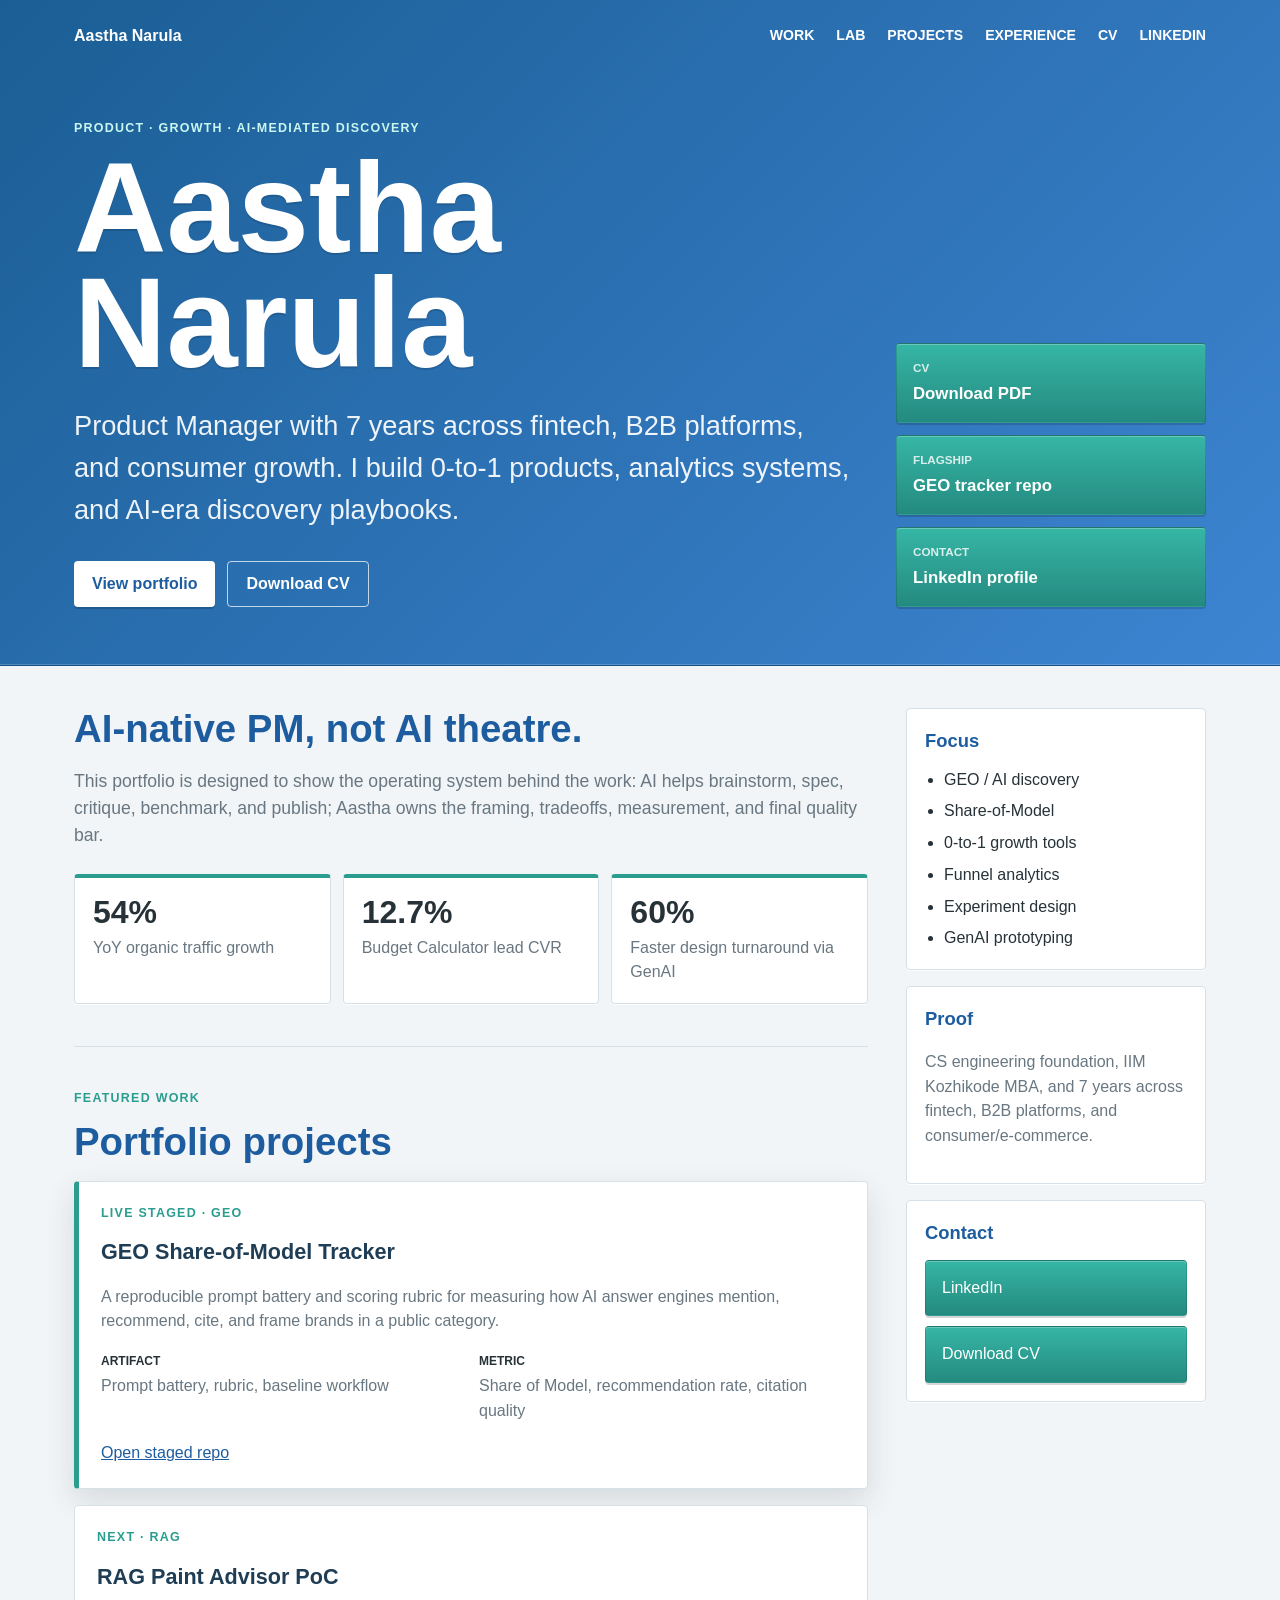
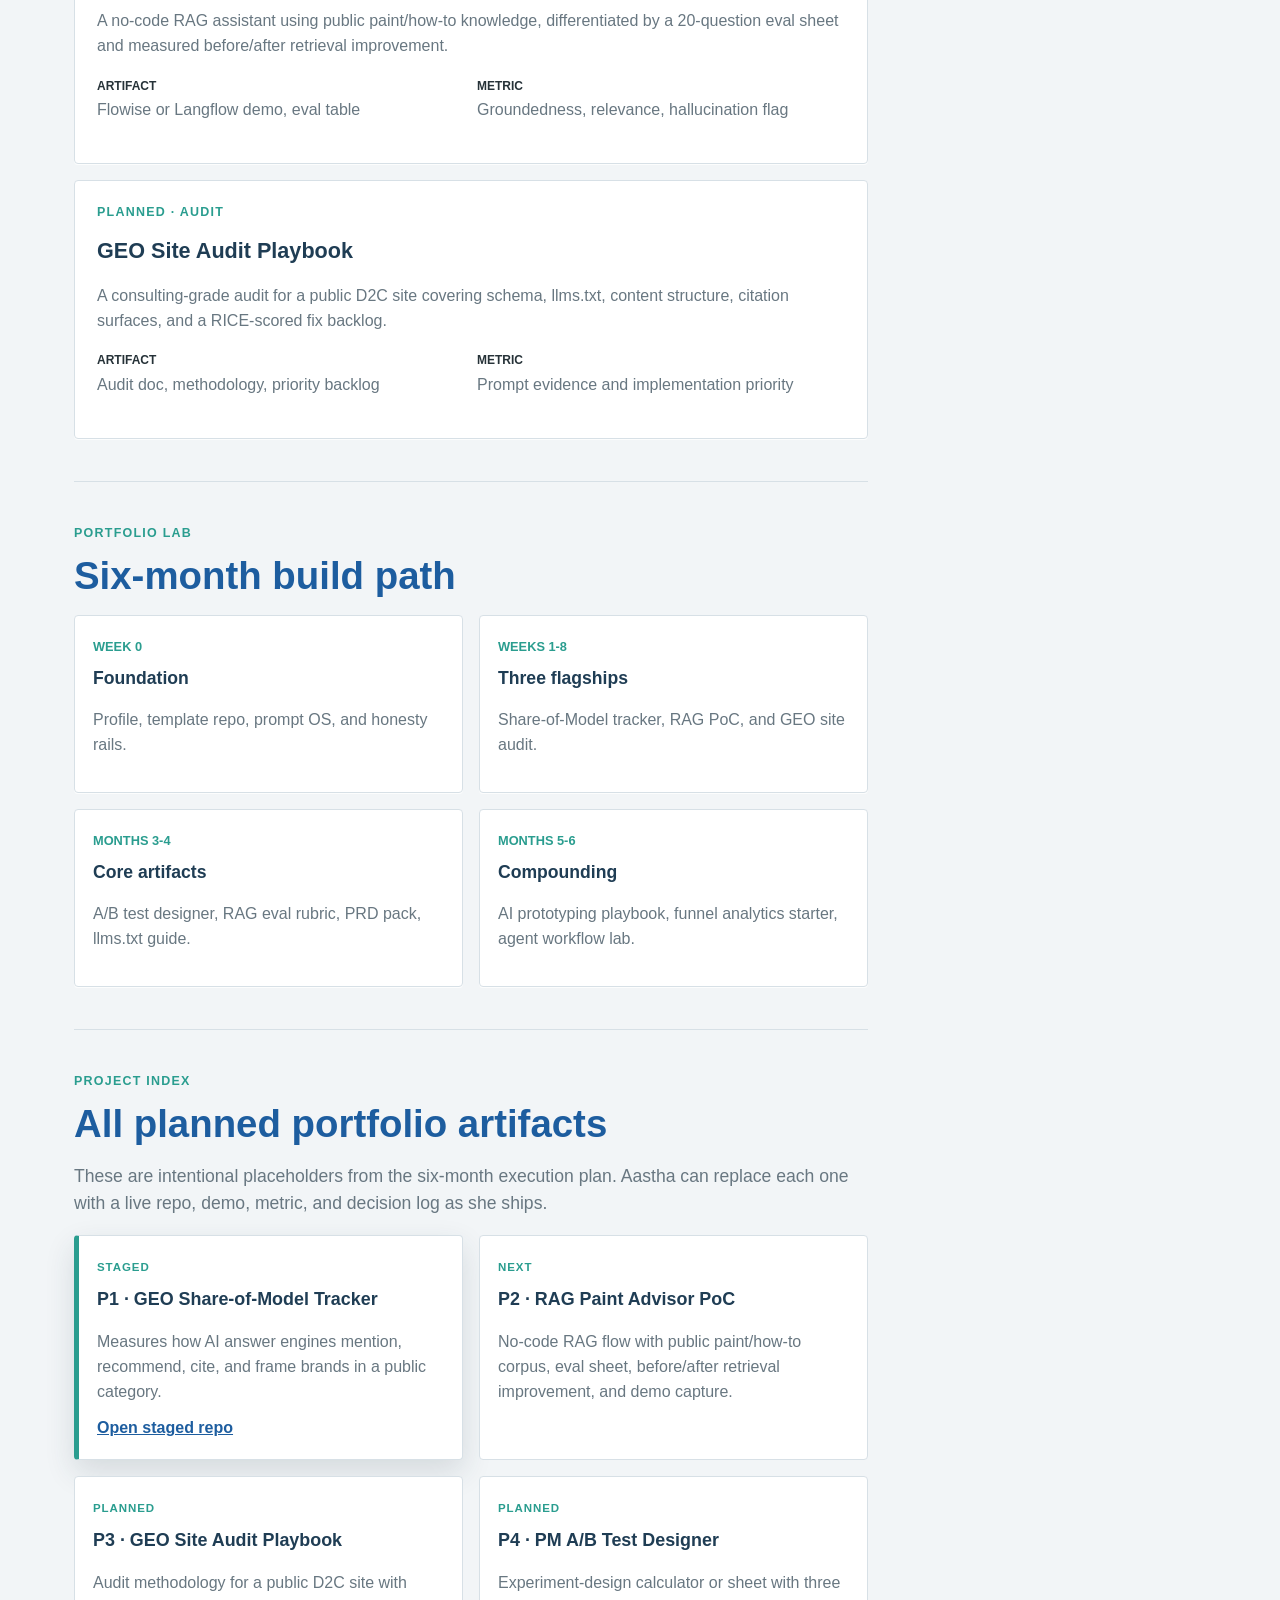
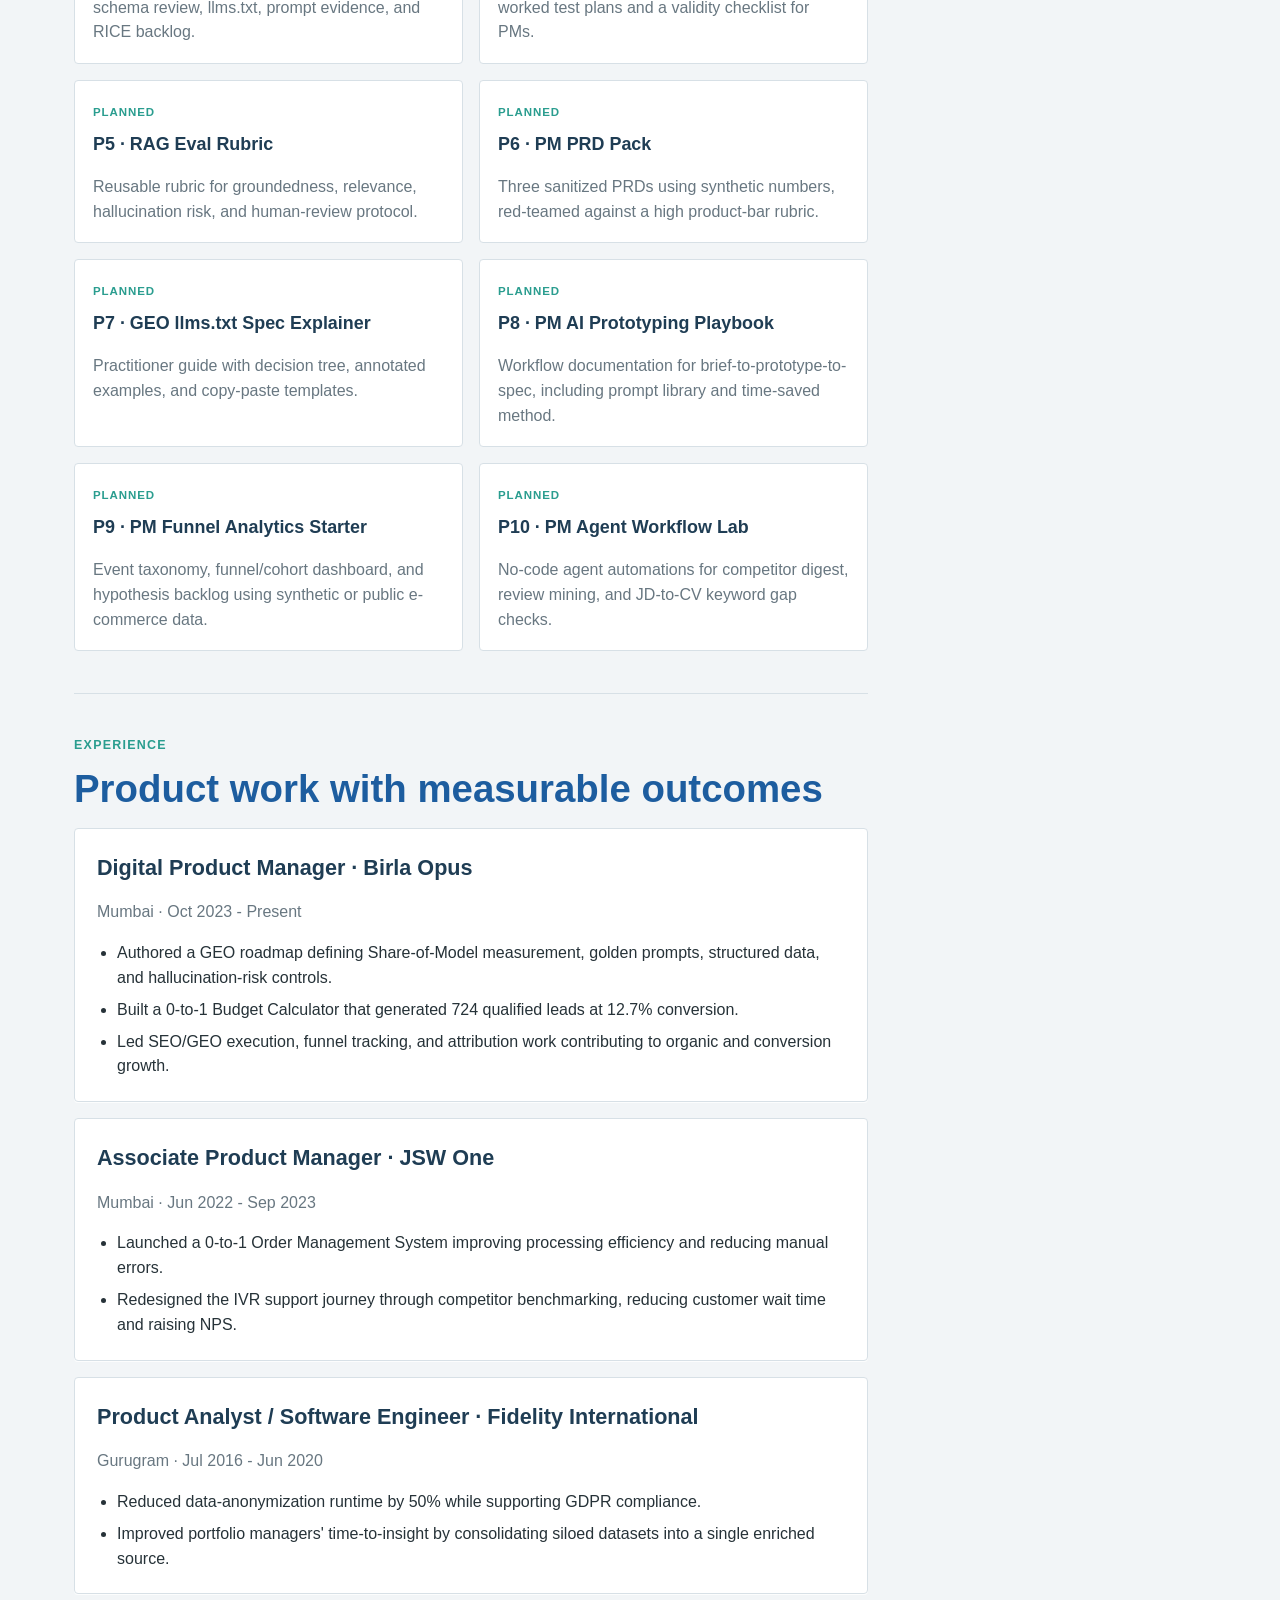
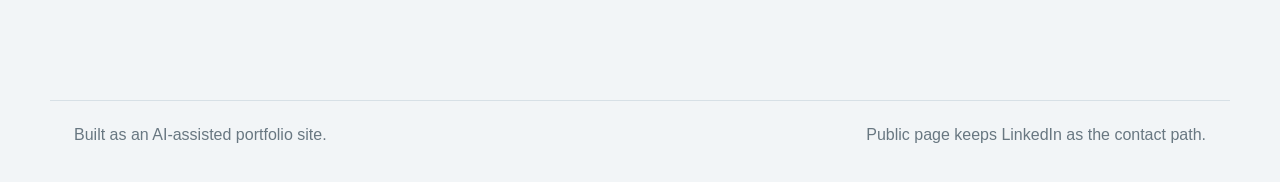
==== commit 81488faa: "Add placeholders for all portfolio projects" ====
--- a/index.html
+++ b/index.html
@@ -17,6 +17,7 @@
         <div class="nav-links">
           <a href="#work">Work</a>
           <a href="#lab">Lab</a>
+          <a href="#project-index">Projects</a>
           <a href="#experience">Experience</a>
           <a href="cv.html">CV</a>
           <a href="https://www.linkedin.com/in/aasthanarula">LinkedIn</a>
@@ -126,6 +127,79 @@
           </div>
         </section>
 
+        <section class="section" id="project-index">
+          <div class="section-title">
+            <p class="eyebrow">Project index</p>
+            <h2>All planned portfolio artifacts</h2>
+            <p class="section-note">
+              These are intentional placeholders from the six-month execution plan. Aastha can replace each one with a live repo, demo, metric, and decision log as she ships.
+            </p>
+          </div>
+
+          <div class="project-index-grid">
+            <article class="project-placeholder active">
+              <span class="status">Staged</span>
+              <h3>P1 · GEO Share-of-Model Tracker</h3>
+              <p>Measures how AI answer engines mention, recommend, cite, and frame brands in a public category.</p>
+              <a href="https://github.com/piyush-ahuja/aastha-geo-share-of-model-tracker">Open staged repo</a>
+            </article>
+
+            <article class="project-placeholder">
+              <span class="status">Next</span>
+              <h3>P2 · RAG Paint Advisor PoC</h3>
+              <p>No-code RAG flow with public paint/how-to corpus, eval sheet, before/after retrieval improvement, and demo capture.</p>
+            </article>
+
+            <article class="project-placeholder">
+              <span class="status">Planned</span>
+              <h3>P3 · GEO Site Audit Playbook</h3>
+              <p>Audit methodology for a public D2C site with schema review, llms.txt, prompt evidence, and RICE backlog.</p>
+            </article>
+
+            <article class="project-placeholder">
+              <span class="status">Planned</span>
+              <h3>P4 · PM A/B Test Designer</h3>
+              <p>Experiment-design calculator or sheet with three worked test plans and a validity checklist for PMs.</p>
+            </article>
+
+            <article class="project-placeholder">
+              <span class="status">Planned</span>
+              <h3>P5 · RAG Eval Rubric</h3>
+              <p>Reusable rubric for groundedness, relevance, hallucination risk, and human-review protocol.</p>
+            </article>
+
+            <article class="project-placeholder">
+              <span class="status">Planned</span>
+              <h3>P6 · PM PRD Pack</h3>
+              <p>Three sanitized PRDs using synthetic numbers, red-teamed against a high product-bar rubric.</p>
+            </article>
+
+            <article class="project-placeholder">
+              <span class="status">Planned</span>
+              <h3>P7 · GEO llms.txt Spec Explainer</h3>
+              <p>Practitioner guide with decision tree, annotated examples, and copy-paste templates.</p>
+            </article>
+
+            <article class="project-placeholder">
+              <span class="status">Planned</span>
+              <h3>P8 · PM AI Prototyping Playbook</h3>
+              <p>Workflow documentation for brief-to-prototype-to-spec, including prompt library and time-saved method.</p>
+            </article>
+
+            <article class="project-placeholder">
+              <span class="status">Planned</span>
+              <h3>P9 · PM Funnel Analytics Starter</h3>
+              <p>Event taxonomy, funnel/cohort dashboard, and hypothesis backlog using synthetic or public e-commerce data.</p>
+            </article>
+
+            <article class="project-placeholder">
+              <span class="status">Planned</span>
+              <h3>P10 · PM Agent Workflow Lab</h3>
+              <p>No-code agent automations for competitor digest, review mining, and JD-to-CV keyword gap checks.</p>
+            </article>
+          </div>
+        </section>
+
         <section class="section" id="experience">
           <div class="section-title">
             <p class="eyebrow">Experience</p>
--- a/styles.css
+++ b/styles.css
@@ -197,7 +197,8 @@
 }
 
 .intro p,
-.section-title + p {
+.section-title + p,
+.section-note {
   color: var(--muted);
   font-size: 1.1rem;
 }
@@ -249,7 +250,8 @@
 
 .work-list,
 .experience-list,
-.roadmap {
+.roadmap,
+.project-index-grid {
   display: grid;
   gap: 16px;
 }
@@ -298,6 +300,49 @@
 
 .roadmap {
   grid-template-columns: repeat(2, minmax(0, 1fr));
+}
+
+.project-index-grid {
+  grid-template-columns: repeat(2, minmax(0, 1fr));
+}
+
+.project-placeholder {
+  padding: 18px;
+  background: var(--paper);
+  border: 1px solid var(--line);
+  border-radius: 4px;
+}
+
+.project-placeholder.active {
+  border-left: 5px solid var(--architect-green);
+  box-shadow: var(--shadow);
+}
+
+.project-placeholder .status {
+  display: inline-block;
+  margin-bottom: 9px;
+  color: var(--architect-green);
+  font-size: 0.72rem;
+  font-weight: 800;
+  letter-spacing: 0.08em;
+  text-transform: uppercase;
+}
+
+.project-placeholder h3 {
+  margin: 0;
+  color: #1f3d54;
+  font-size: 1.12rem;
+}
+
+.project-placeholder p {
+  margin-bottom: 0;
+  color: var(--muted);
+}
+
+.project-placeholder a {
+  display: inline-block;
+  margin-top: 12px;
+  font-weight: 800;
 }
 
 .roadmap div {
@@ -378,7 +423,8 @@
   .page,
   .metric-row,
   .work-item dl,
-  .roadmap {
+  .roadmap,
+  .project-index-grid {
     grid-template-columns: 1fr;
   }
 
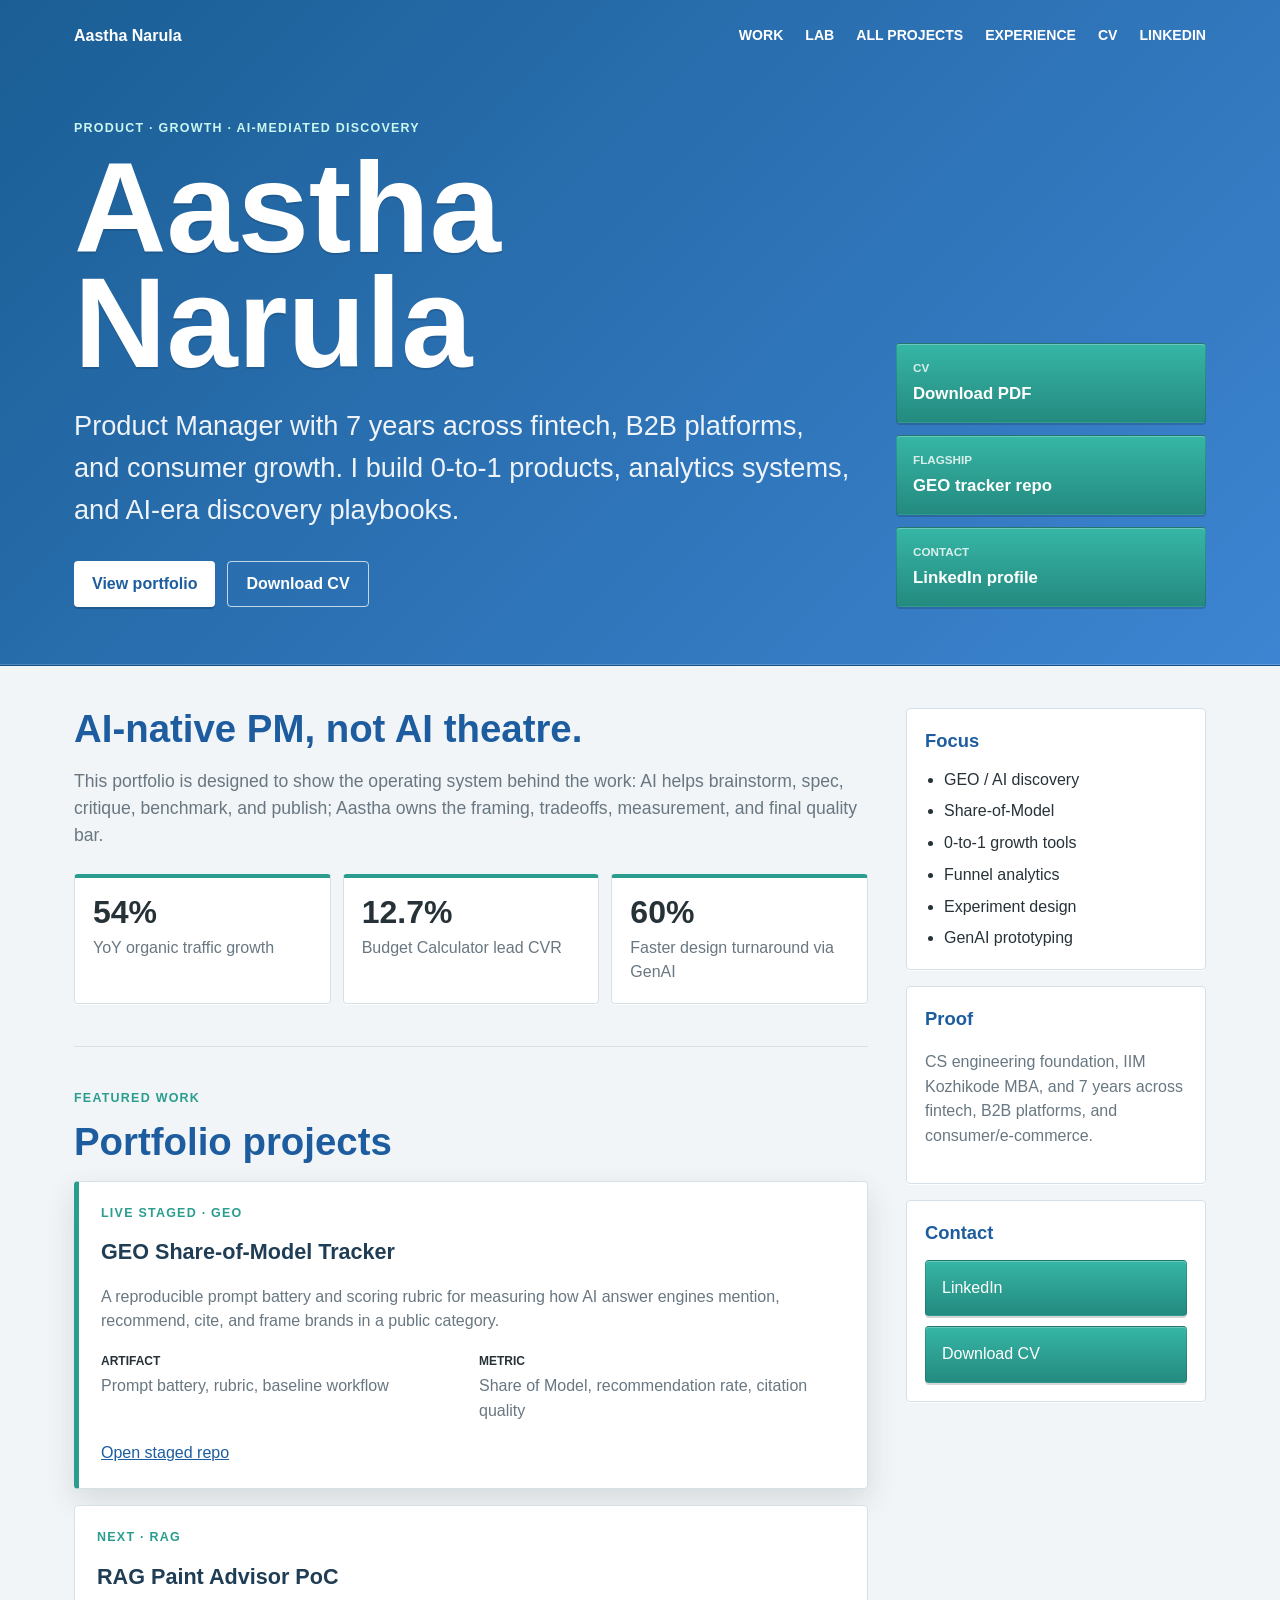
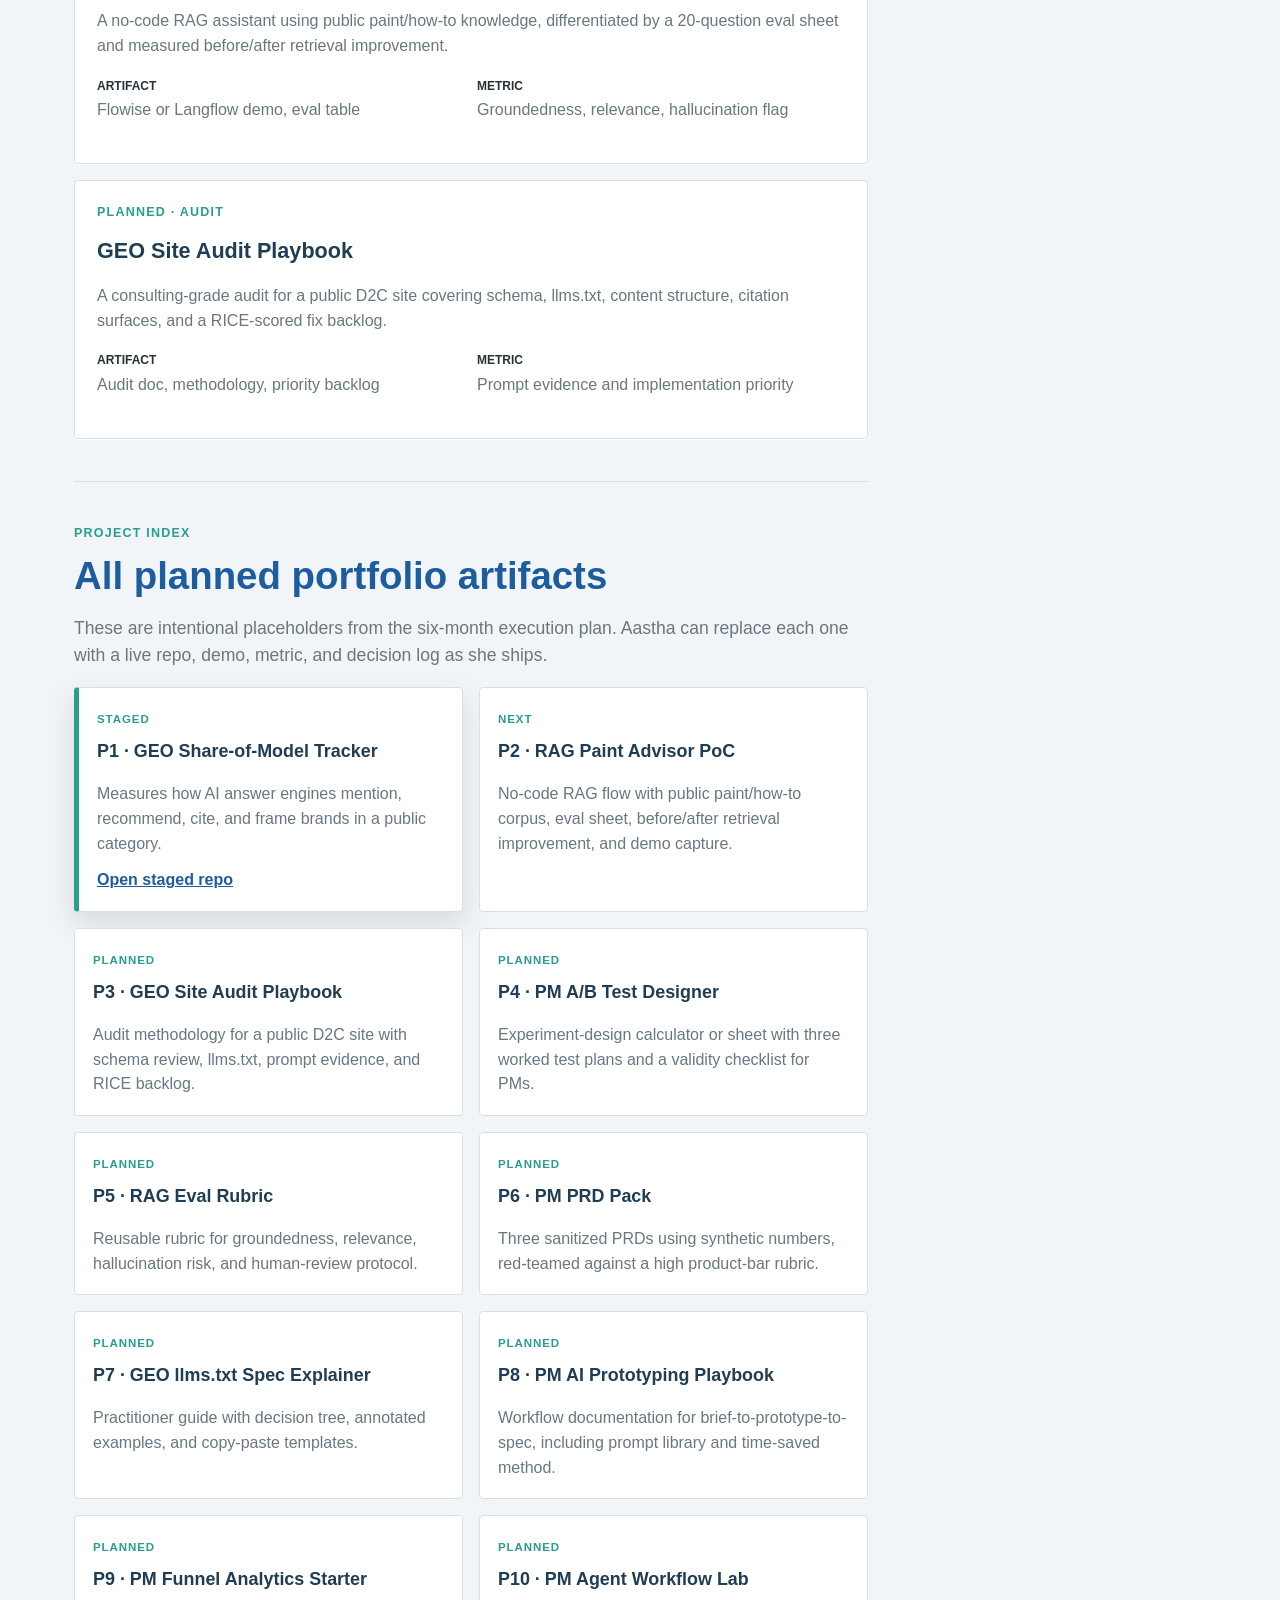
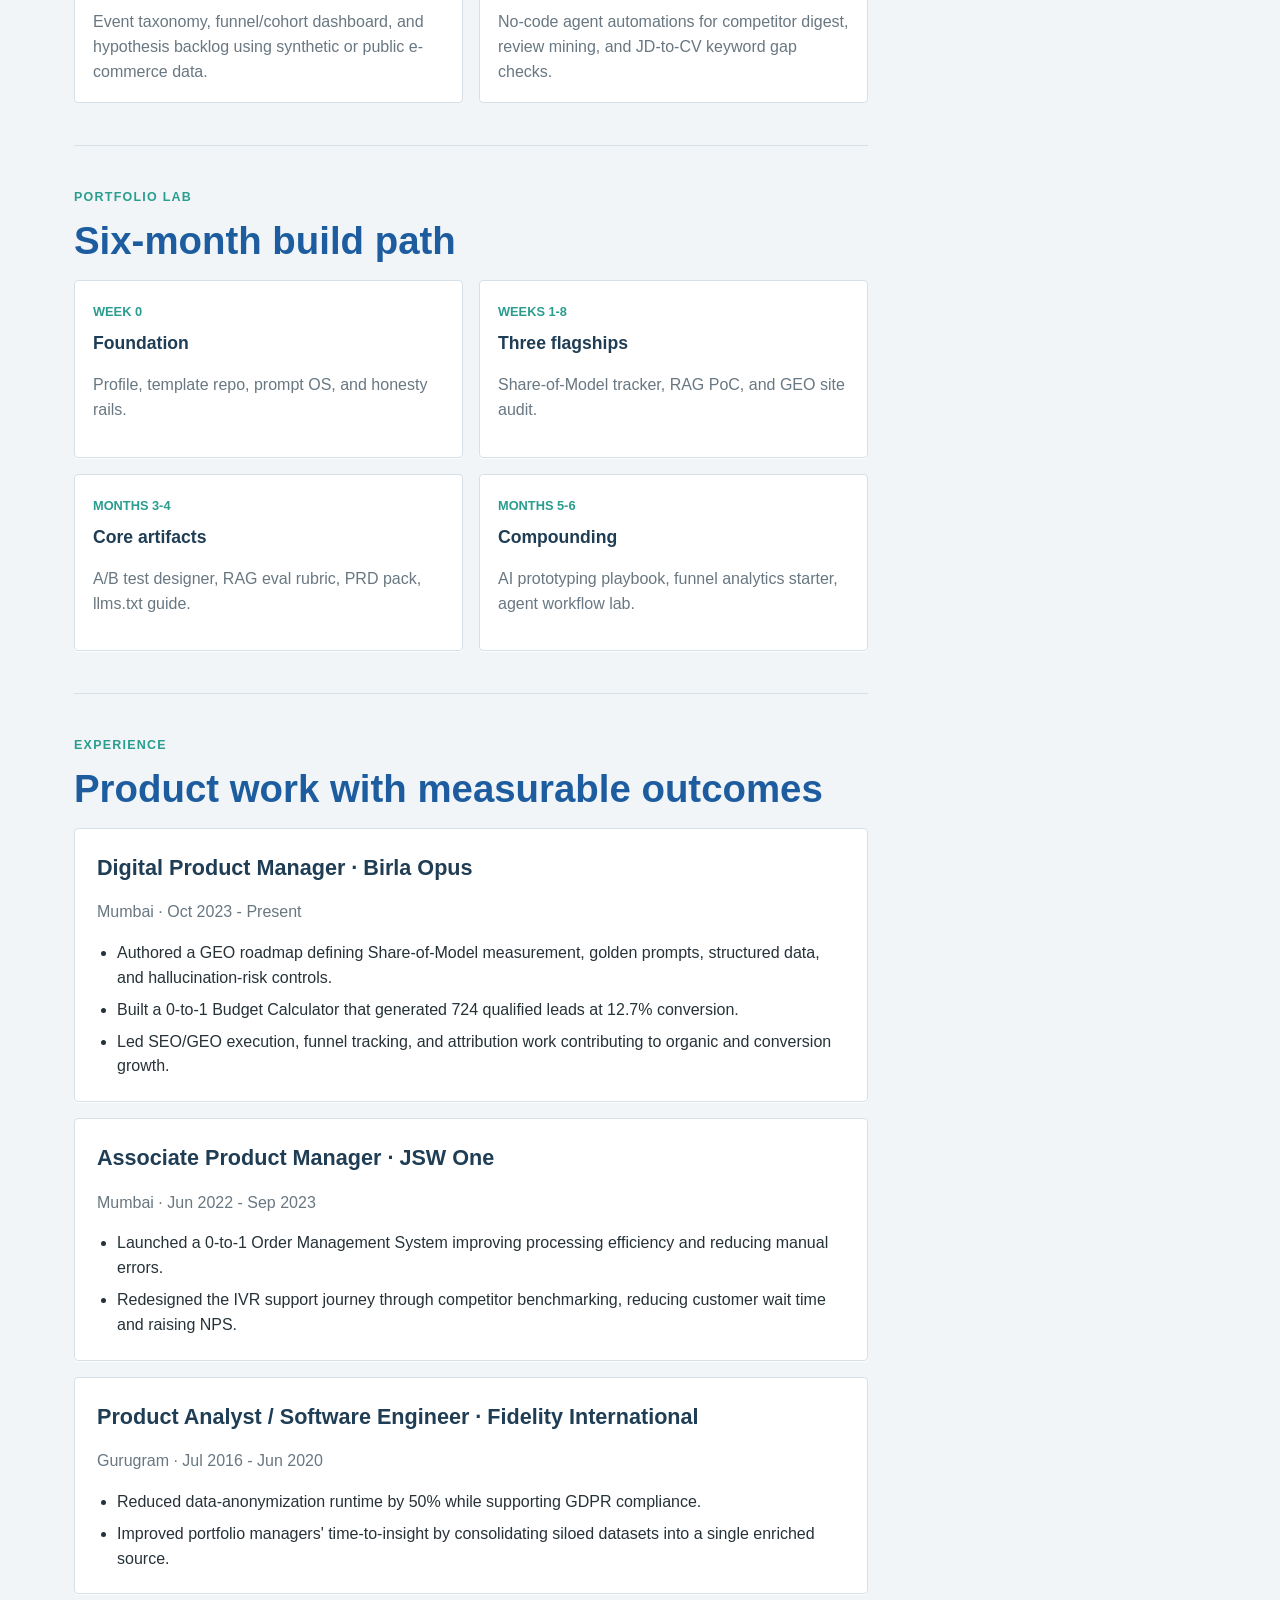
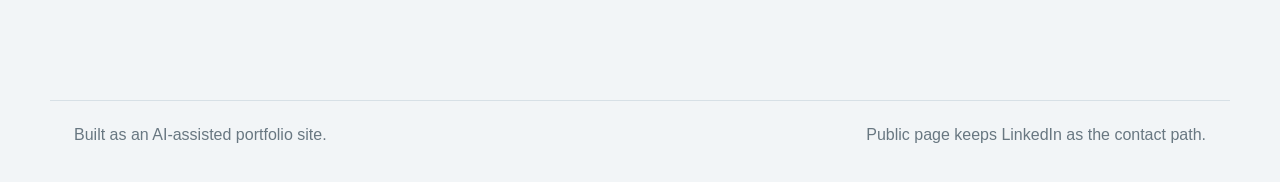
==== commit 5f5c427e: "Move full project index above roadmap" ====
--- a/index.html
+++ b/index.html
@@ -17,7 +17,7 @@
         <div class="nav-links">
           <a href="#work">Work</a>
           <a href="#lab">Lab</a>
-          <a href="#project-index">Projects</a>
+          <a href="#project-index">All Projects</a>
           <a href="#experience">Experience</a>
           <a href="cv.html">CV</a>
           <a href="https://www.linkedin.com/in/aasthanarula">LinkedIn</a>
@@ -114,19 +114,6 @@
           </div>
         </section>
 
-        <section class="section" id="lab">
-          <div class="section-title">
-            <p class="eyebrow">Portfolio lab</p>
-            <h2>Six-month build path</h2>
-          </div>
-          <div class="roadmap">
-            <div><span>Week 0</span><strong>Foundation</strong><p>Profile, template repo, prompt OS, and honesty rails.</p></div>
-            <div><span>Weeks 1-8</span><strong>Three flagships</strong><p>Share-of-Model tracker, RAG PoC, and GEO site audit.</p></div>
-            <div><span>Months 3-4</span><strong>Core artifacts</strong><p>A/B test designer, RAG eval rubric, PRD pack, llms.txt guide.</p></div>
-            <div><span>Months 5-6</span><strong>Compounding</strong><p>AI prototyping playbook, funnel analytics starter, agent workflow lab.</p></div>
-          </div>
-        </section>
-
         <section class="section" id="project-index">
           <div class="section-title">
             <p class="eyebrow">Project index</p>
@@ -197,6 +184,19 @@
               <h3>P10 · PM Agent Workflow Lab</h3>
               <p>No-code agent automations for competitor digest, review mining, and JD-to-CV keyword gap checks.</p>
             </article>
+          </div>
+        </section>
+
+        <section class="section" id="lab">
+          <div class="section-title">
+            <p class="eyebrow">Portfolio lab</p>
+            <h2>Six-month build path</h2>
+          </div>
+          <div class="roadmap">
+            <div><span>Week 0</span><strong>Foundation</strong><p>Profile, template repo, prompt OS, and honesty rails.</p></div>
+            <div><span>Weeks 1-8</span><strong>Three flagships</strong><p>Share-of-Model tracker, RAG PoC, and GEO site audit.</p></div>
+            <div><span>Months 3-4</span><strong>Core artifacts</strong><p>A/B test designer, RAG eval rubric, PRD pack, llms.txt guide.</p></div>
+            <div><span>Months 5-6</span><strong>Compounding</strong><p>AI prototyping playbook, funnel analytics starter, agent workflow lab.</p></div>
           </div>
         </section>
 
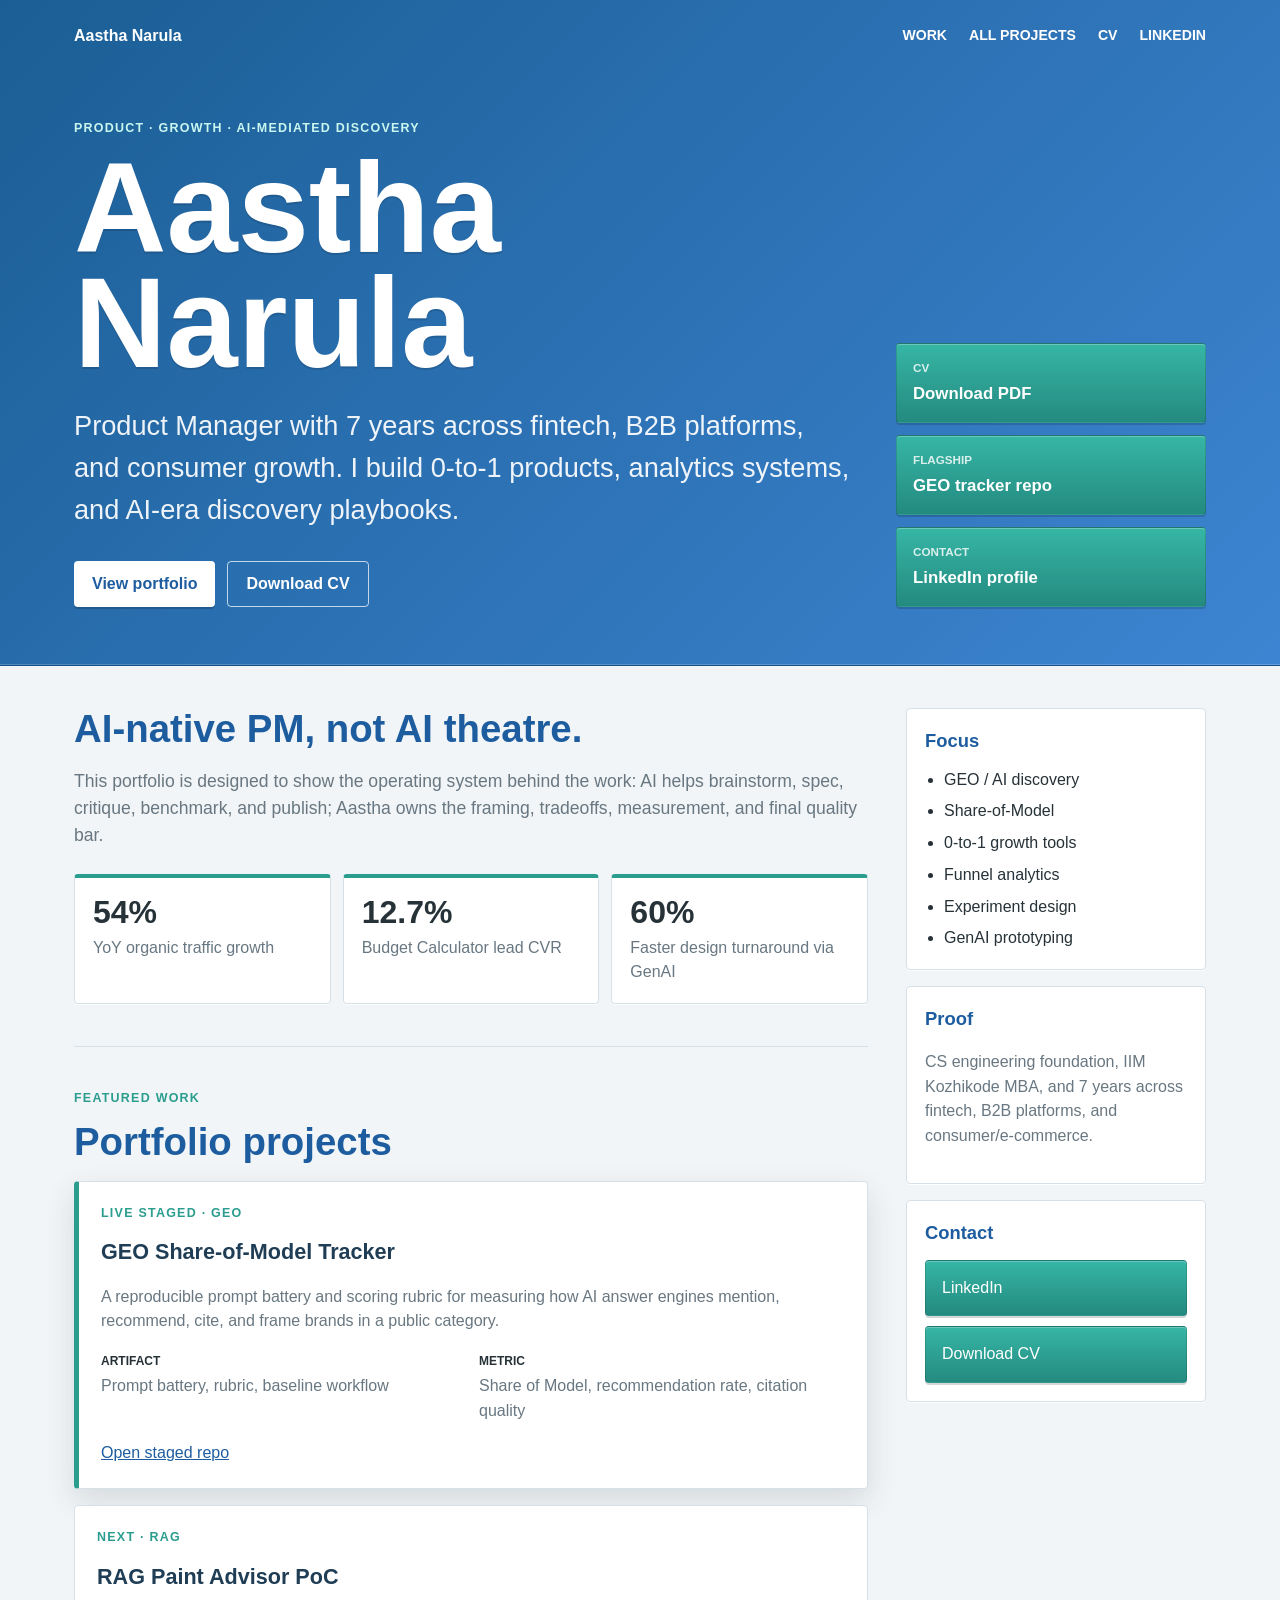
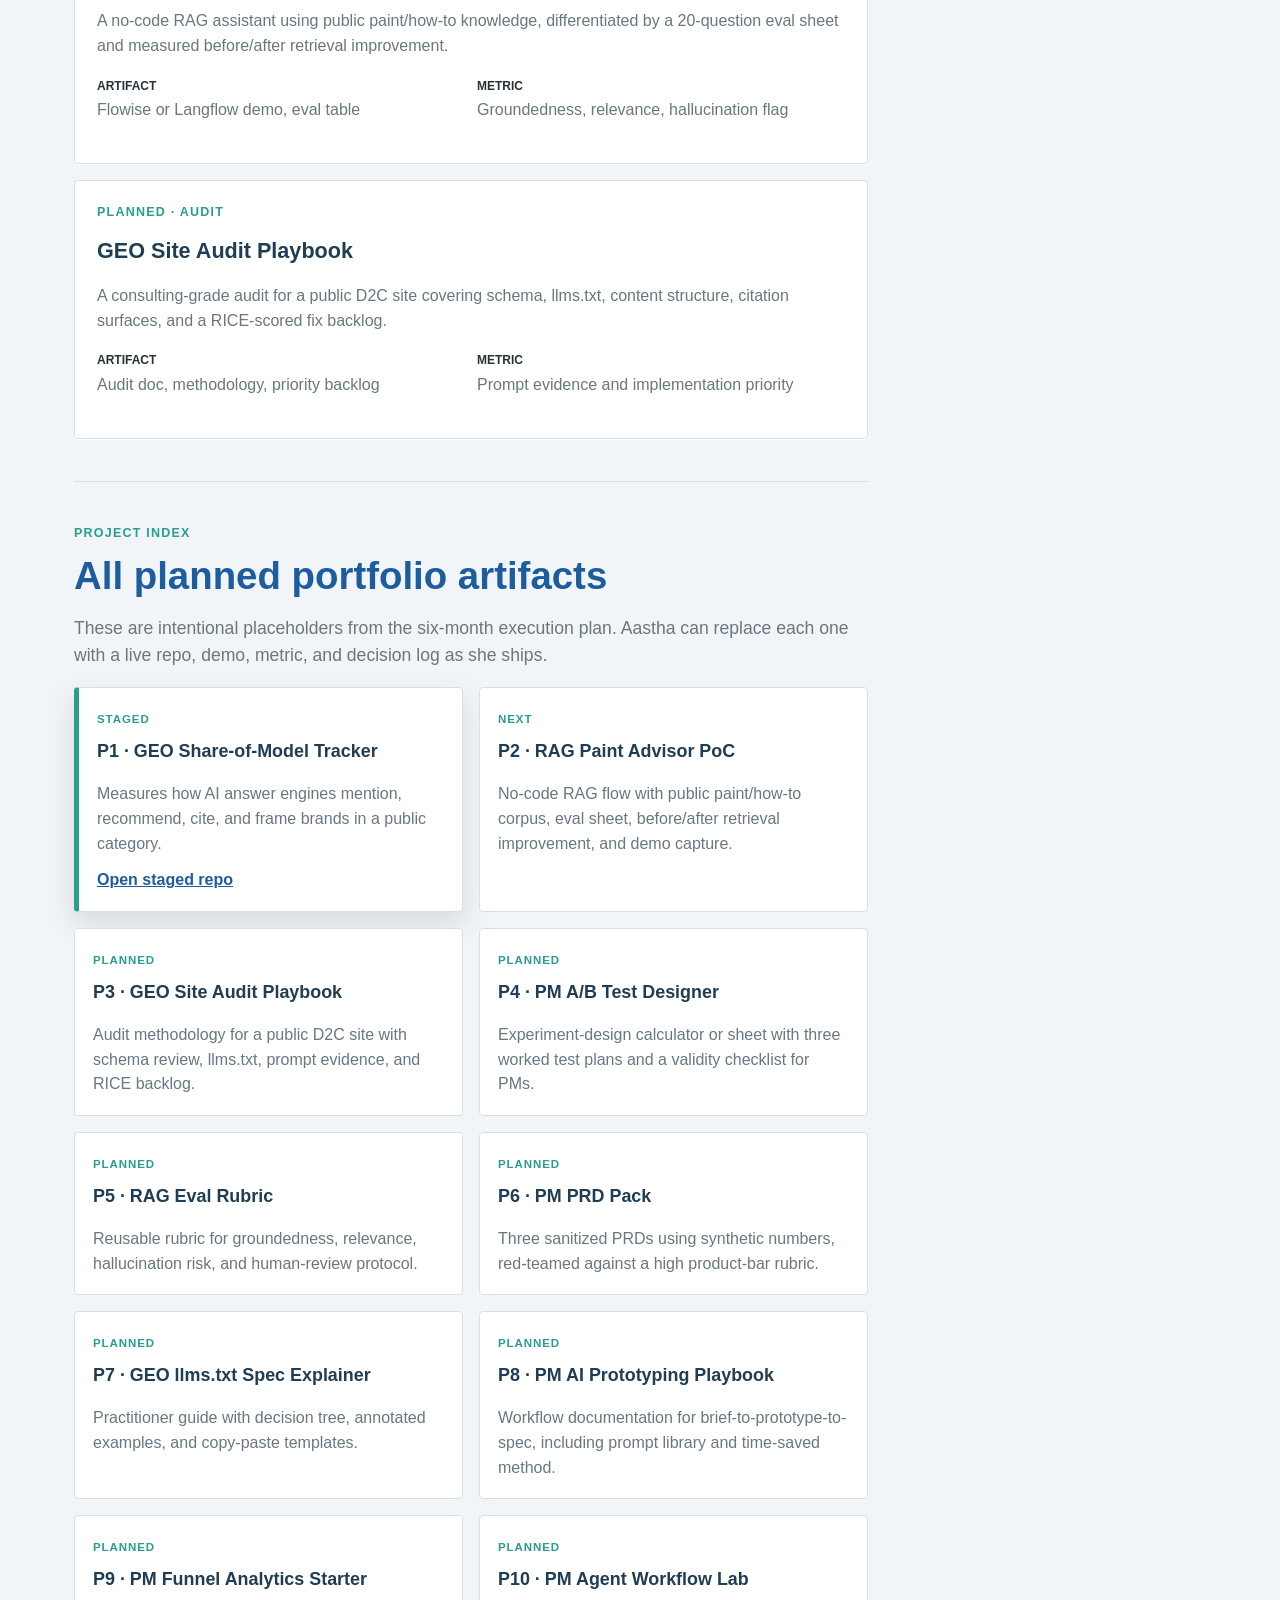
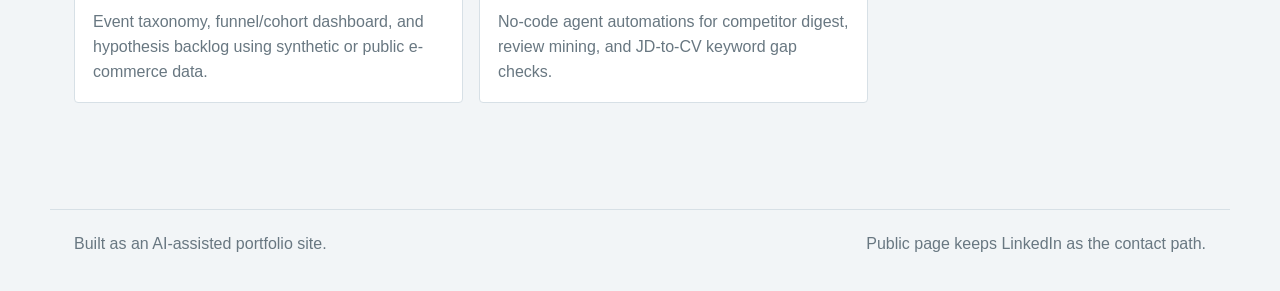
==== commit ad07dc12: "Remove roadmap and experience sections" ====
--- a/index.html
+++ b/index.html
@@ -8,7 +8,27 @@
     <meta property="og:title" content="Aastha Narula | AI-Mediated Growth Product Manager">
     <meta property="og:description" content="AI-native PM portfolio across GEO, RAG, experimentation, growth analytics, and product operating systems.">
     <meta property="og:type" content="website">
-    <link rel="stylesheet" href="styles.css">
+    <link rel="stylesheet" href="styles.css?v=20260708-1">
+    <script>
+      (function () {
+        var refreshWindowMs = 15 * 24 * 60 * 60 * 1000;
+        var key = "aasthaPortfolioLastCacheRefresh";
+        var now = Date.now();
+        var last = Number(localStorage.getItem(key) || 0);
+        var params = new URLSearchParams(window.location.search);
+
+        if (!params.has("cacheRefresh") && (!last || now - last > refreshWindowMs)) {
+          localStorage.setItem(key, String(now));
+          params.set("cacheRefresh", String(now));
+          window.location.replace(window.location.pathname + "?" + params.toString() + window.location.hash);
+          return;
+        }
+
+        if (!last) {
+          localStorage.setItem(key, String(now));
+        }
+      })();
+    </script>
   </head>
   <body>
     <header class="hero-shell" id="top">
@@ -16,9 +36,7 @@
         <a class="brand" href="#top">Aastha Narula</a>
         <div class="nav-links">
           <a href="#work">Work</a>
-          <a href="#lab">Lab</a>
           <a href="#project-index">All Projects</a>
-          <a href="#experience">Experience</a>
           <a href="cv.html">CV</a>
           <a href="https://www.linkedin.com/in/aasthanarula">LinkedIn</a>
         </div>
@@ -187,55 +205,6 @@
           </div>
         </section>
 
-        <section class="section" id="lab">
-          <div class="section-title">
-            <p class="eyebrow">Portfolio lab</p>
-            <h2>Six-month build path</h2>
-          </div>
-          <div class="roadmap">
-            <div><span>Week 0</span><strong>Foundation</strong><p>Profile, template repo, prompt OS, and honesty rails.</p></div>
-            <div><span>Weeks 1-8</span><strong>Three flagships</strong><p>Share-of-Model tracker, RAG PoC, and GEO site audit.</p></div>
-            <div><span>Months 3-4</span><strong>Core artifacts</strong><p>A/B test designer, RAG eval rubric, PRD pack, llms.txt guide.</p></div>
-            <div><span>Months 5-6</span><strong>Compounding</strong><p>AI prototyping playbook, funnel analytics starter, agent workflow lab.</p></div>
-          </div>
-        </section>
-
-        <section class="section" id="experience">
-          <div class="section-title">
-            <p class="eyebrow">Experience</p>
-            <h2>Product work with measurable outcomes</h2>
-          </div>
-
-          <div class="experience-list">
-            <article>
-              <h3>Digital Product Manager · Birla Opus</h3>
-              <p>Mumbai · Oct 2023 - Present</p>
-              <ul>
-                <li>Authored a GEO roadmap defining Share-of-Model measurement, golden prompts, structured data, and hallucination-risk controls.</li>
-                <li>Built a 0-to-1 Budget Calculator that generated 724 qualified leads at 12.7% conversion.</li>
-                <li>Led SEO/GEO execution, funnel tracking, and attribution work contributing to organic and conversion growth.</li>
-              </ul>
-            </article>
-
-            <article>
-              <h3>Associate Product Manager · JSW One</h3>
-              <p>Mumbai · Jun 2022 - Sep 2023</p>
-              <ul>
-                <li>Launched a 0-to-1 Order Management System improving processing efficiency and reducing manual errors.</li>
-                <li>Redesigned the IVR support journey through competitor benchmarking, reducing customer wait time and raising NPS.</li>
-              </ul>
-            </article>
-
-            <article>
-              <h3>Product Analyst / Software Engineer · Fidelity International</h3>
-              <p>Gurugram · Jul 2016 - Jun 2020</p>
-              <ul>
-                <li>Reduced data-anonymization runtime by 50% while supporting GDPR compliance.</li>
-                <li>Improved portfolio managers' time-to-insight by consolidating siloed datasets into a single enriched source.</li>
-              </ul>
-            </article>
-          </div>
-        </section>
       </article>
 
       <aside class="sidebar" aria-label="Profile summary">
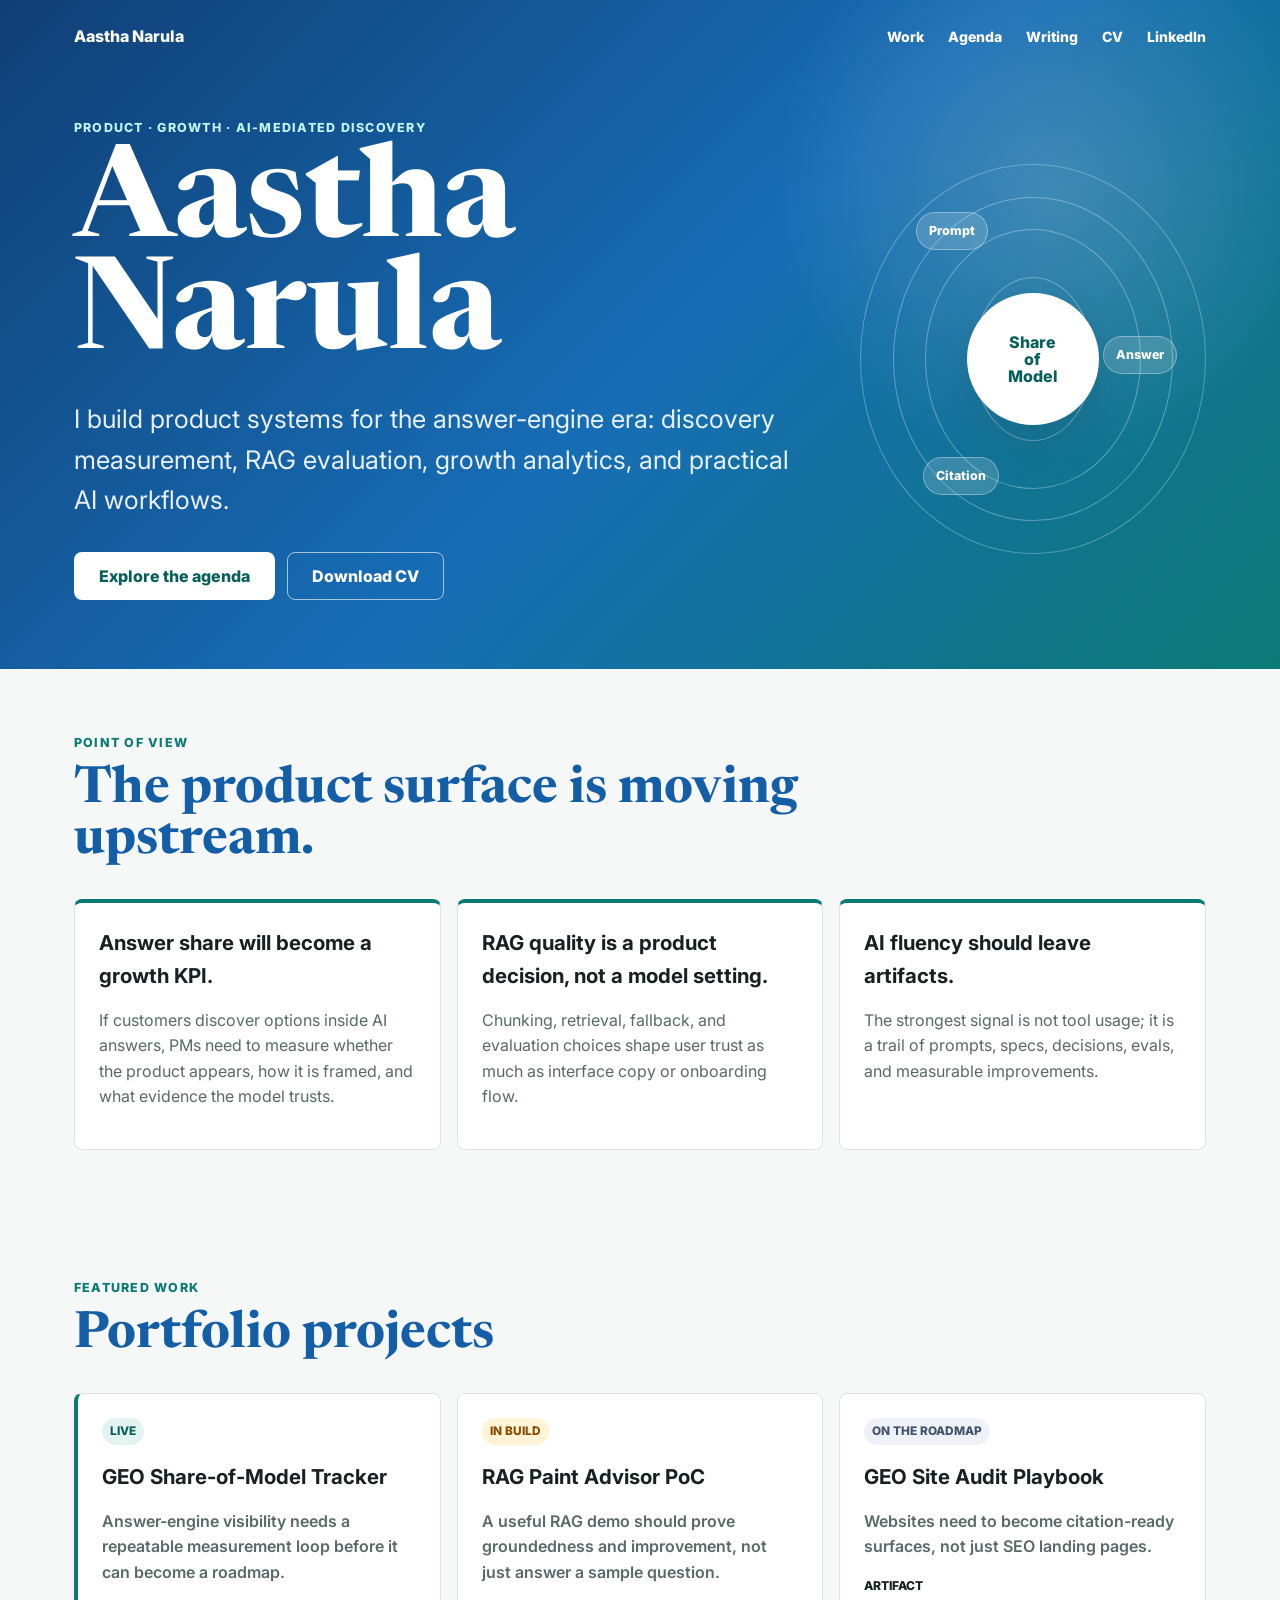
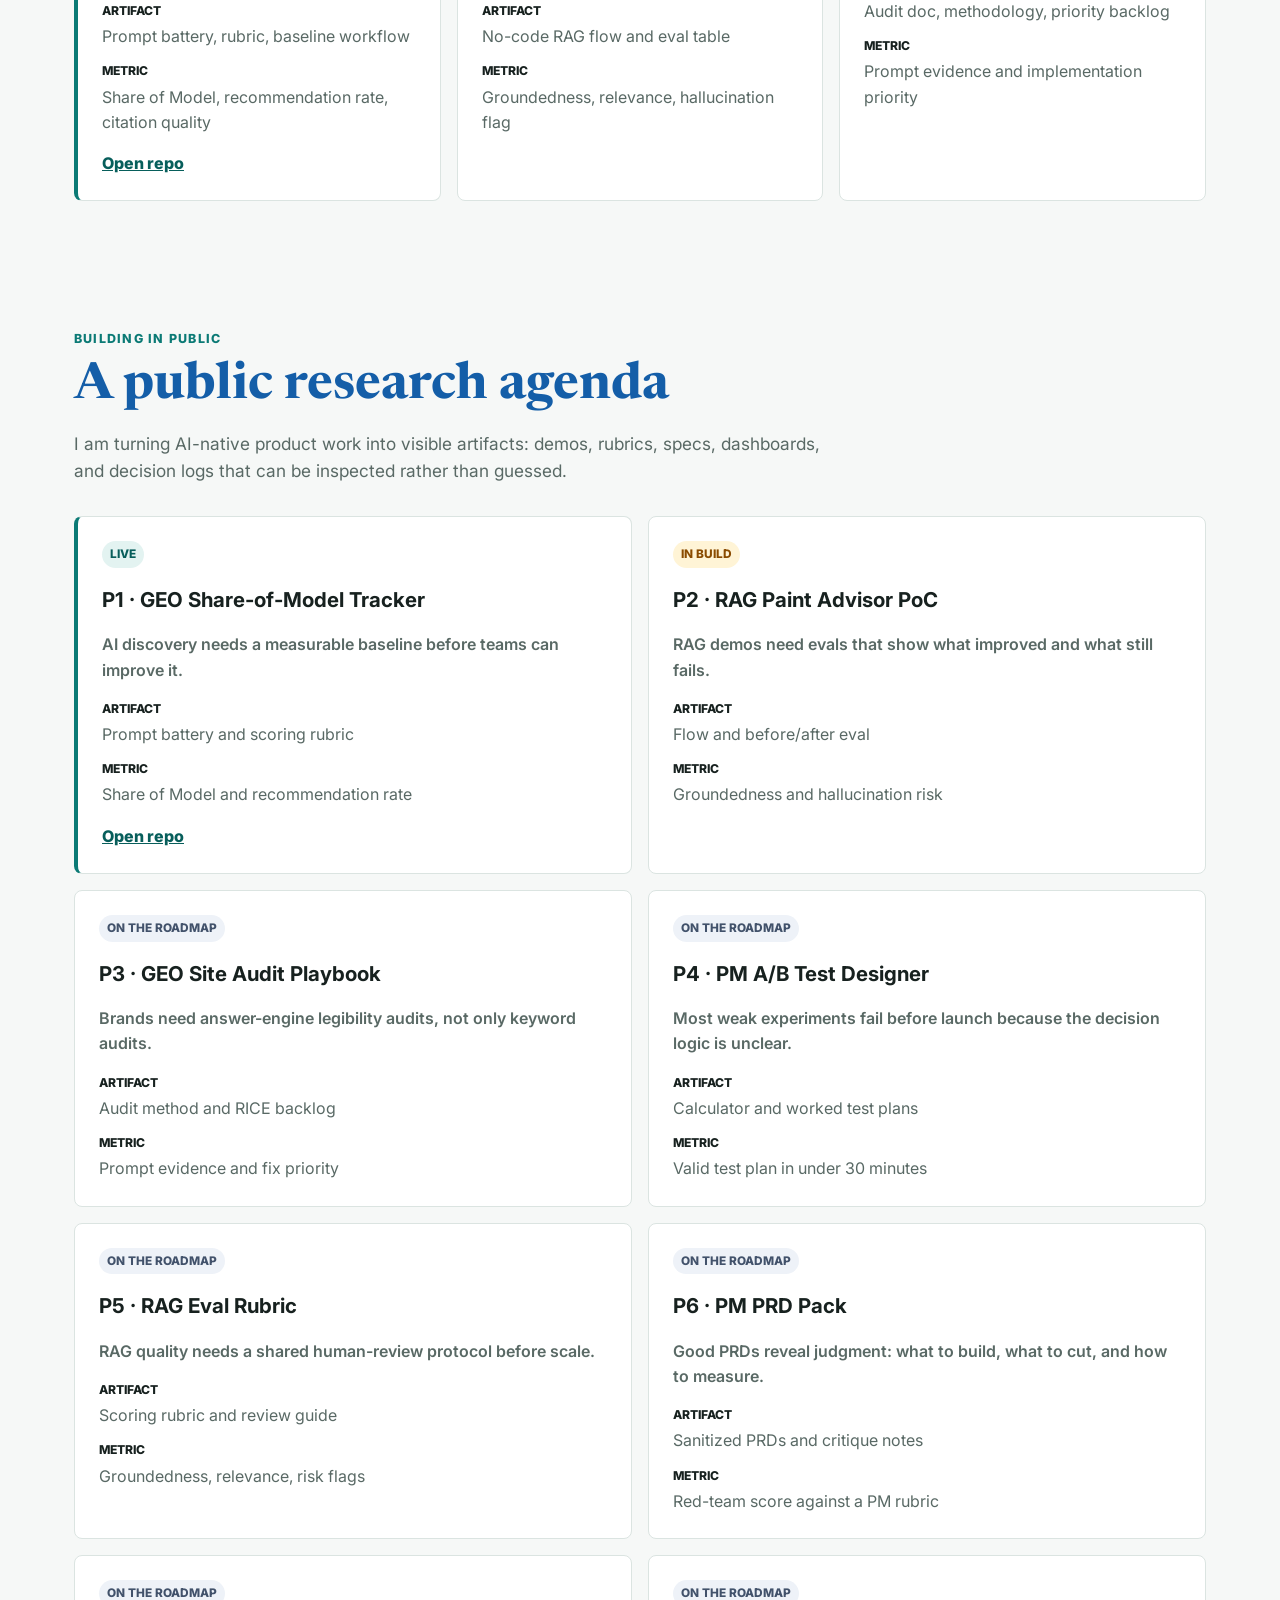
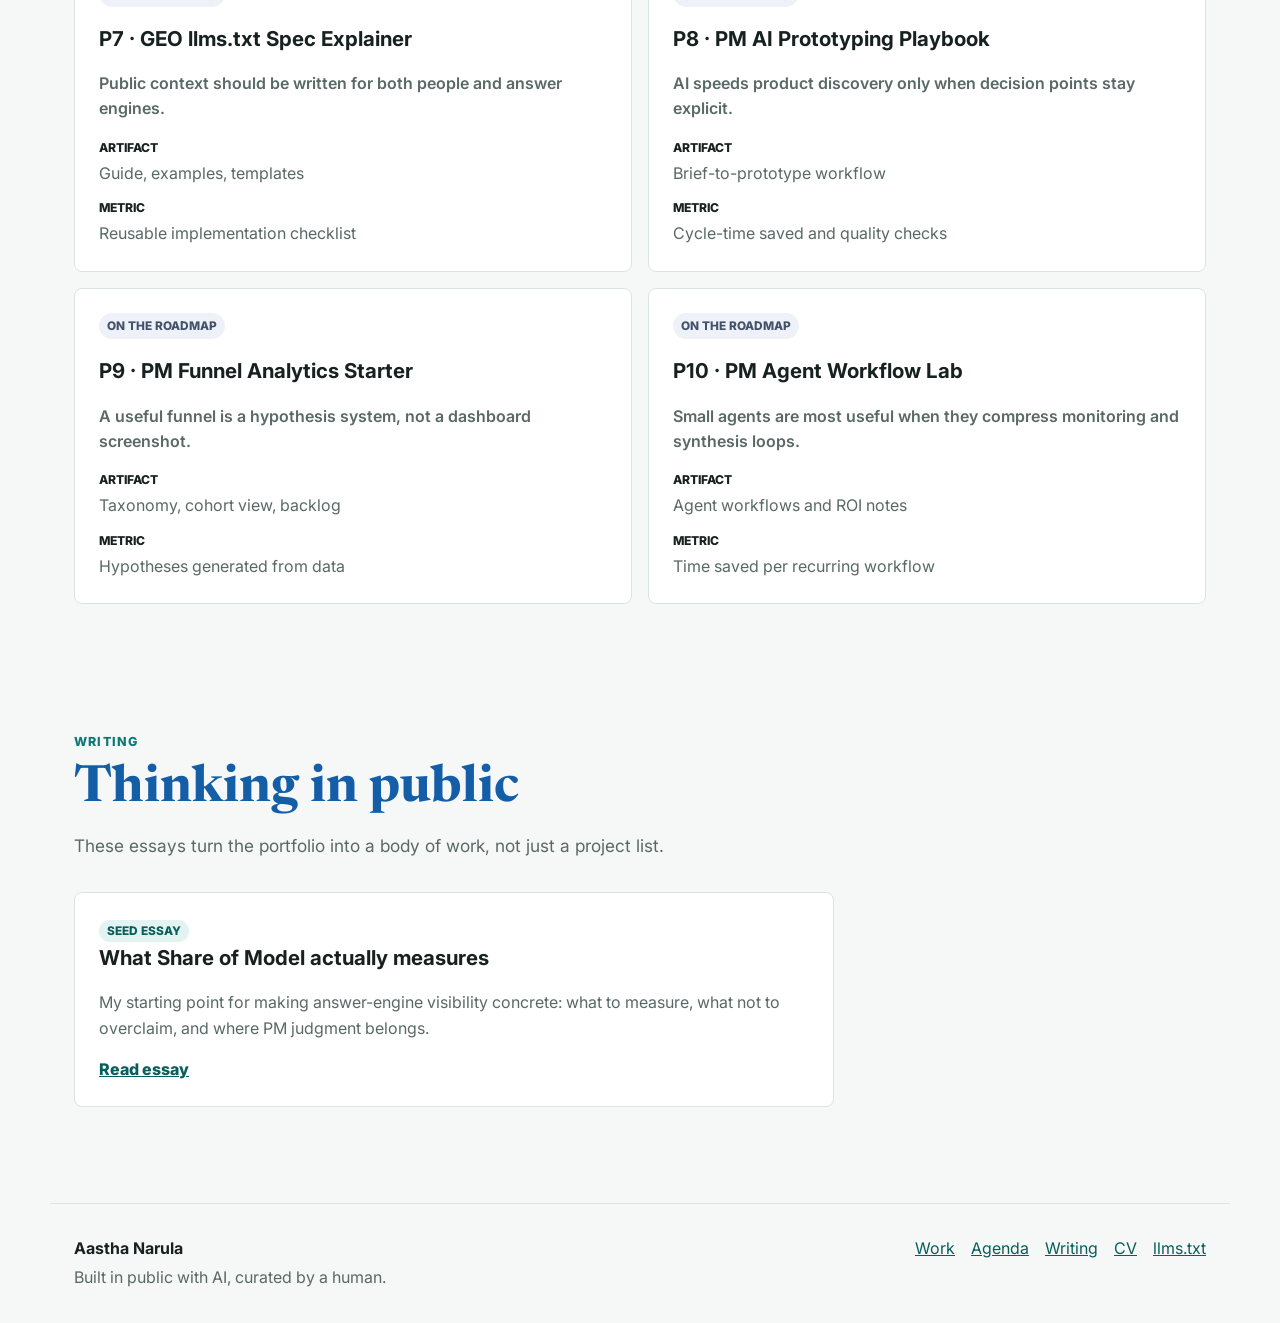
==== commit e68a6e7a: "Refine portfolio content design and SEO" ====
--- a/index.html
+++ b/index.html
@@ -4,11 +4,22 @@
     <meta charset="utf-8">
     <meta name="viewport" content="width=device-width, initial-scale=1">
     <title>Aastha Narula | Product · Growth · AI-Mediated Discovery</title>
-    <meta name="description" content="Portfolio of Aastha Narula, a Product Manager building AI-mediated growth, GEO, analytics, and 0-to-1 product systems.">
-    <meta property="og:title" content="Aastha Narula | AI-Mediated Growth Product Manager">
-    <meta property="og:description" content="AI-native PM portfolio across GEO, RAG, experimentation, growth analytics, and product operating systems.">
+    <meta name="description" content="Aastha Narula's public portfolio on AI-mediated discovery, Share of Model, RAG evaluation, growth analytics, and product operating systems.">
+    <link rel="canonical" href="https://piyush-ahuja.github.io/aastha-portfolio-site/">
+    <meta property="og:title" content="Aastha Narula | AI-Mediated Discovery Portfolio">
+    <meta property="og:description" content="A public product portfolio on Share of Model, RAG evaluation, GEO, experimentation, and AI-native PM work.">
     <meta property="og:type" content="website">
-    <link rel="stylesheet" href="styles.css?v=20260708-1">
+    <meta property="og:url" content="https://piyush-ahuja.github.io/aastha-portfolio-site/">
+    <meta property="og:image" content="https://piyush-ahuja.github.io/aastha-portfolio-site/assets/og-image.svg">
+    <meta name="twitter:card" content="summary_large_image">
+    <link rel="icon" href="assets/favicon.svg" type="image/svg+xml">
+    <link rel="apple-touch-icon" href="assets/favicon.svg">
+    <link rel="manifest" href="site.webmanifest">
+    <link rel="alternate" type="application/rss+xml" title="Aastha Narula writing" href="feed.xml">
+    <link rel="preconnect" href="https://fonts.googleapis.com">
+    <link rel="preconnect" href="https://fonts.gstatic.com" crossorigin>
+    <link href="https://fonts.googleapis.com/css2?family=Inter:wght@400;500;600;700;800&family=Newsreader:opsz,wght@6..72,600;6..72,700&display=swap" rel="stylesheet">
+    <link rel="stylesheet" href="styles.css?v=20260708-2">
     <script>
       (function () {
         var refreshWindowMs = 15 * 24 * 60 * 60 * 1000;
@@ -17,225 +28,354 @@
         var last = Number(localStorage.getItem(key) || 0);
         var params = new URLSearchParams(window.location.search);
 
-        if (!params.has("cacheRefresh") && (!last || now - last > refreshWindowMs)) {
+        if (!last) {
+          localStorage.setItem(key, String(now));
+          return;
+        }
+
+        if (!params.has("cacheRefresh") && now - last > refreshWindowMs) {
           localStorage.setItem(key, String(now));
           params.set("cacheRefresh", String(now));
           window.location.replace(window.location.pathname + "?" + params.toString() + window.location.hash);
           return;
         }
-
-        if (!last) {
-          localStorage.setItem(key, String(now));
-        }
       })();
+    </script>
+    <script type="application/ld+json">
+      {
+        "@context": "https://schema.org",
+        "@graph": [
+          {
+            "@type": "Person",
+            "@id": "https://piyush-ahuja.github.io/aastha-portfolio-site/#person",
+            "name": "Aastha Narula",
+            "url": "https://piyush-ahuja.github.io/aastha-portfolio-site/",
+            "sameAs": ["https://www.linkedin.com/in/aasthanarula"],
+            "jobTitle": "Product Manager",
+            "description": "Product Manager focused on AI-mediated discovery, growth systems, GEO, RAG evaluation, and 0-to-1 product work."
+          },
+          {
+            "@type": "WebSite",
+            "@id": "https://piyush-ahuja.github.io/aastha-portfolio-site/#website",
+            "name": "Aastha Narula Portfolio",
+            "url": "https://piyush-ahuja.github.io/aastha-portfolio-site/",
+            "author": {"@id": "https://piyush-ahuja.github.io/aastha-portfolio-site/#person"},
+            "description": "A public portfolio and research agenda on AI-mediated product work."
+          },
+          {
+            "@type": "CreativeWork",
+            "name": "GEO Share-of-Model Tracker",
+            "url": "https://github.com/piyush-ahuja/aastha-geo-share-of-model-tracker",
+            "author": {"@id": "https://piyush-ahuja.github.io/aastha-portfolio-site/#person"},
+            "description": "A reproducible tracker for measuring how answer engines mention, recommend, cite, and frame brands."
+          },
+          {
+            "@type": "CreativeWork",
+            "name": "RAG Paint Advisor PoC",
+            "author": {"@id": "https://piyush-ahuja.github.io/aastha-portfolio-site/#person"},
+            "description": "A no-code RAG assistant evaluated through groundedness, relevance, and hallucination risk."
+          },
+          {
+            "@type": "CreativeWork",
+            "name": "GEO Site Audit Playbook",
+            "author": {"@id": "https://piyush-ahuja.github.io/aastha-portfolio-site/#person"},
+            "description": "A reusable audit method for making public websites more legible to answer engines."
+          },
+          {
+            "@type": "CreativeWork",
+            "name": "PM A/B Test Designer",
+            "author": {"@id": "https://piyush-ahuja.github.io/aastha-portfolio-site/#person"},
+            "description": "A product experiment kit for improving test design before build effort begins."
+          },
+          {
+            "@type": "CreativeWork",
+            "name": "RAG Eval Rubric",
+            "author": {"@id": "https://piyush-ahuja.github.io/aastha-portfolio-site/#person"},
+            "description": "A reusable evaluation framework for retrieval quality and answer risk."
+          },
+          {
+            "@type": "CreativeWork",
+            "name": "PM PRD Pack",
+            "author": {"@id": "https://piyush-ahuja.github.io/aastha-portfolio-site/#person"},
+            "description": "A collection of sanitized PRDs that demonstrate product judgment, tradeoffs, and scope control."
+          },
+          {
+            "@type": "CreativeWork",
+            "name": "GEO llms.txt Spec Explainer",
+            "author": {"@id": "https://piyush-ahuja.github.io/aastha-portfolio-site/#person"},
+            "description": "A practitioner guide to llms.txt, answer-engine legibility, and structured public context."
+          },
+          {
+            "@type": "CreativeWork",
+            "name": "PM AI Prototyping Playbook",
+            "author": {"@id": "https://piyush-ahuja.github.io/aastha-portfolio-site/#person"},
+            "description": "A workflow for moving from brief to prototype to spec with clear human decision points."
+          },
+          {
+            "@type": "CreativeWork",
+            "name": "PM Funnel Analytics Starter",
+            "author": {"@id": "https://piyush-ahuja.github.io/aastha-portfolio-site/#person"},
+            "description": "A starter kit for event taxonomy, funnel analysis, cohorts, and product hypotheses."
+          },
+          {
+            "@type": "CreativeWork",
+            "name": "PM Agent Workflow Lab",
+            "author": {"@id": "https://piyush-ahuja.github.io/aastha-portfolio-site/#person"},
+            "description": "A set of lightweight agent workflows for monitoring, synthesis, and product operations."
+          }
+        ]
+      }
     </script>
   </head>
   <body>
-    <header class="hero-shell" id="top">
+    <header class="site-hero" id="top">
       <nav class="topbar" aria-label="Primary navigation">
-        <a class="brand" href="#top">Aastha Narula</a>
+        <a class="brand" href="#top" aria-label="Aastha Narula home">Aastha Narula</a>
         <div class="nav-links">
           <a href="#work">Work</a>
-          <a href="#project-index">All Projects</a>
+          <a href="#project-index">Agenda</a>
+          <a href="#writing">Writing</a>
           <a href="cv.html">CV</a>
           <a href="https://www.linkedin.com/in/aasthanarula">LinkedIn</a>
         </div>
       </nav>
 
       <div class="hero-inner">
-        <div class="hero-copy">
-          <p class="eyebrow">Product · Growth · AI-Mediated Discovery</p>
+        <div class="hero-copy reveal">
+          <p class="eyebrow">Product · Growth · AI-mediated discovery</p>
           <h1>Aastha Narula</h1>
           <p class="lede">
-            Product Manager with 7 years across fintech, B2B platforms, and consumer growth. I build 0-to-1 products, analytics systems, and AI-era discovery playbooks.
+            I build product systems for the answer-engine era: discovery measurement, RAG evaluation, growth analytics, and practical AI workflows.
           </p>
           <div class="hero-actions">
-            <a class="button primary" href="#work">View portfolio</a>
+            <a class="button primary" href="#project-index">Explore the agenda</a>
             <a class="button secondary" href="assets/aastha-narula.pdf">Download CV</a>
           </div>
         </div>
 
-        <aside class="download-panel" aria-label="Portfolio links">
-          <a class="download-card" href="assets/aastha-narula.pdf">
-            <span>CV</span>
-            <strong>Download PDF</strong>
-          </a>
-          <a class="download-card" href="https://github.com/piyush-ahuja/aastha-geo-share-of-model-tracker">
-            <span>Flagship</span>
-            <strong>GEO tracker repo</strong>
-          </a>
-          <a class="download-card" href="https://www.linkedin.com/in/aasthanarula">
-            <span>Contact</span>
-            <strong>LinkedIn profile</strong>
-          </a>
-        </aside>
+        <div class="model-visual reveal" aria-hidden="true">
+          <div class="model-ring ring-one"></div>
+          <div class="model-ring ring-two"></div>
+          <div class="model-ring ring-three"></div>
+          <div class="model-node node-a">Prompt</div>
+          <div class="model-node node-b">Answer</div>
+          <div class="model-node node-c">Citation</div>
+          <div class="model-core">Share<br>of<br>Model</div>
+        </div>
       </div>
     </header>
 
-    <main class="page">
-      <article class="content">
-        <section class="section intro">
-          <h2>AI-native PM, not AI theatre.</h2>
-          <p>
-            This portfolio is designed to show the operating system behind the work: AI helps brainstorm, spec, critique, benchmark, and publish; Aastha owns the framing, tradeoffs, measurement, and final quality bar.
-          </p>
-          <div class="metric-row" aria-label="Selected proof points">
-            <div><strong>54%</strong><span>YoY organic traffic growth</span></div>
-            <div><strong>12.7%</strong><span>Budget Calculator lead CVR</span></div>
-            <div><strong>60%</strong><span>Faster design turnaround via GenAI</span></div>
-          </div>
-        </section>
-
-        <section class="section" id="work">
-          <div class="section-title">
-            <p class="eyebrow">Featured work</p>
-            <h2>Portfolio projects</h2>
-          </div>
-
-          <div class="work-list">
-            <article class="work-item featured">
-              <div class="item-meta">Live staged · GEO</div>
-              <h3>GEO Share-of-Model Tracker</h3>
-              <p>
-                A reproducible prompt battery and scoring rubric for measuring how AI answer engines mention, recommend, cite, and frame brands in a public category.
-              </p>
-              <dl>
-                <div><dt>Artifact</dt><dd>Prompt battery, rubric, baseline workflow</dd></div>
-                <div><dt>Metric</dt><dd>Share of Model, recommendation rate, citation quality</dd></div>
-              </dl>
-              <a href="https://github.com/piyush-ahuja/aastha-geo-share-of-model-tracker">Open staged repo</a>
-            </article>
-
-            <article class="work-item">
-              <div class="item-meta">Next · RAG</div>
-              <h3>RAG Paint Advisor PoC</h3>
-              <p>
-                A no-code RAG assistant using public paint/how-to knowledge, differentiated by a 20-question eval sheet and measured before/after retrieval improvement.
-              </p>
-              <dl>
-                <div><dt>Artifact</dt><dd>Flowise or Langflow demo, eval table</dd></div>
-                <div><dt>Metric</dt><dd>Groundedness, relevance, hallucination flag</dd></div>
-              </dl>
-            </article>
-
-            <article class="work-item">
-              <div class="item-meta">Planned · Audit</div>
-              <h3>GEO Site Audit Playbook</h3>
-              <p>
-                A consulting-grade audit for a public D2C site covering schema, llms.txt, content structure, citation surfaces, and a RICE-scored fix backlog.
-              </p>
-              <dl>
-                <div><dt>Artifact</dt><dd>Audit doc, methodology, priority backlog</dd></div>
-                <div><dt>Metric</dt><dd>Prompt evidence and implementation priority</dd></div>
-              </dl>
-            </article>
-          </div>
-        </section>
-
-        <section class="section" id="project-index">
-          <div class="section-title">
-            <p class="eyebrow">Project index</p>
-            <h2>All planned portfolio artifacts</h2>
-            <p class="section-note">
-              These are intentional placeholders from the six-month execution plan. Aastha can replace each one with a live repo, demo, metric, and decision log as she ships.
-            </p>
-          </div>
-
-          <div class="project-index-grid">
-            <article class="project-placeholder active">
-              <span class="status">Staged</span>
-              <h3>P1 · GEO Share-of-Model Tracker</h3>
-              <p>Measures how AI answer engines mention, recommend, cite, and frame brands in a public category.</p>
-              <a href="https://github.com/piyush-ahuja/aastha-geo-share-of-model-tracker">Open staged repo</a>
-            </article>
-
-            <article class="project-placeholder">
-              <span class="status">Next</span>
-              <h3>P2 · RAG Paint Advisor PoC</h3>
-              <p>No-code RAG flow with public paint/how-to corpus, eval sheet, before/after retrieval improvement, and demo capture.</p>
-            </article>
-
-            <article class="project-placeholder">
-              <span class="status">Planned</span>
-              <h3>P3 · GEO Site Audit Playbook</h3>
-              <p>Audit methodology for a public D2C site with schema review, llms.txt, prompt evidence, and RICE backlog.</p>
-            </article>
-
-            <article class="project-placeholder">
-              <span class="status">Planned</span>
-              <h3>P4 · PM A/B Test Designer</h3>
-              <p>Experiment-design calculator or sheet with three worked test plans and a validity checklist for PMs.</p>
-            </article>
-
-            <article class="project-placeholder">
-              <span class="status">Planned</span>
-              <h3>P5 · RAG Eval Rubric</h3>
-              <p>Reusable rubric for groundedness, relevance, hallucination risk, and human-review protocol.</p>
-            </article>
-
-            <article class="project-placeholder">
-              <span class="status">Planned</span>
-              <h3>P6 · PM PRD Pack</h3>
-              <p>Three sanitized PRDs using synthetic numbers, red-teamed against a high product-bar rubric.</p>
-            </article>
-
-            <article class="project-placeholder">
-              <span class="status">Planned</span>
-              <h3>P7 · GEO llms.txt Spec Explainer</h3>
-              <p>Practitioner guide with decision tree, annotated examples, and copy-paste templates.</p>
-            </article>
-
-            <article class="project-placeholder">
-              <span class="status">Planned</span>
-              <h3>P8 · PM AI Prototyping Playbook</h3>
-              <p>Workflow documentation for brief-to-prototype-to-spec, including prompt library and time-saved method.</p>
-            </article>
-
-            <article class="project-placeholder">
-              <span class="status">Planned</span>
-              <h3>P9 · PM Funnel Analytics Starter</h3>
-              <p>Event taxonomy, funnel/cohort dashboard, and hypothesis backlog using synthetic or public e-commerce data.</p>
-            </article>
-
-            <article class="project-placeholder">
-              <span class="status">Planned</span>
-              <h3>P10 · PM Agent Workflow Lab</h3>
-              <p>No-code agent automations for competitor digest, review mining, and JD-to-CV keyword gap checks.</p>
-            </article>
-          </div>
-        </section>
-
-      </article>
-
-      <aside class="sidebar" aria-label="Profile summary">
-        <section class="side-card">
-          <h2>Focus</h2>
-          <ul>
-            <li>GEO / AI discovery</li>
-            <li>Share-of-Model</li>
-            <li>0-to-1 growth tools</li>
-            <li>Funnel analytics</li>
-            <li>Experiment design</li>
-            <li>GenAI prototyping</li>
-          </ul>
-        </section>
-
-        <section class="side-card">
-          <h2>Proof</h2>
-          <p>CS engineering foundation, IIM Kozhikode MBA, and 7 years across fintech, B2B platforms, and consumer/e-commerce.</p>
-        </section>
-
-        <section class="side-card">
-          <h2>Contact</h2>
-          <a class="sidebar-link" href="https://www.linkedin.com/in/aasthanarula">LinkedIn</a>
-          <a class="sidebar-link" href="assets/aastha-narula.pdf">Download CV</a>
-        </section>
-      </aside>
+    <main>
+      <section class="section pov-section" aria-labelledby="pov-heading">
+        <div class="section-heading reveal">
+          <p class="eyebrow">Point of view</p>
+          <h2 id="pov-heading">The product surface is moving upstream.</h2>
+        </div>
+        <div class="pov-grid">
+          <article class="pov-card reveal">
+            <h3>Answer share will become a growth KPI.</h3>
+            <p>If customers discover options inside AI answers, PMs need to measure whether the product appears, how it is framed, and what evidence the model trusts.</p>
+          </article>
+          <article class="pov-card reveal">
+            <h3>RAG quality is a product decision, not a model setting.</h3>
+            <p>Chunking, retrieval, fallback, and evaluation choices shape user trust as much as interface copy or onboarding flow.</p>
+          </article>
+          <article class="pov-card reveal">
+            <h3>AI fluency should leave artifacts.</h3>
+            <p>The strongest signal is not tool usage; it is a trail of prompts, specs, decisions, evals, and measurable improvements.</p>
+          </article>
+        </div>
+      </section>
+
+      <section class="section" id="work" aria-labelledby="work-heading">
+        <div class="section-heading reveal">
+          <p class="eyebrow">Featured work</p>
+          <h2 id="work-heading">Portfolio projects</h2>
+        </div>
+
+        <div class="project-grid compact">
+          <article class="project-card featured reveal">
+            <span class="status-chip live">Live</span>
+            <h3>GEO Share-of-Model Tracker</h3>
+            <p class="thesis">Answer-engine visibility needs a repeatable measurement loop before it can become a roadmap.</p>
+            <dl>
+              <div><dt>Artifact</dt><dd>Prompt battery, rubric, baseline workflow</dd></div>
+              <div><dt>Metric</dt><dd>Share of Model, recommendation rate, citation quality</dd></div>
+            </dl>
+            <a href="https://github.com/piyush-ahuja/aastha-geo-share-of-model-tracker">Open repo</a>
+          </article>
+
+          <article class="project-card reveal">
+            <span class="status-chip build">In build</span>
+            <h3>RAG Paint Advisor PoC</h3>
+            <p class="thesis">A useful RAG demo should prove groundedness and improvement, not just answer a sample question.</p>
+            <dl>
+              <div><dt>Artifact</dt><dd>No-code RAG flow and eval table</dd></div>
+              <div><dt>Metric</dt><dd>Groundedness, relevance, hallucination flag</dd></div>
+            </dl>
+          </article>
+
+          <article class="project-card reveal">
+            <span class="status-chip roadmap">On the roadmap</span>
+            <h3>GEO Site Audit Playbook</h3>
+            <p class="thesis">Websites need to become citation-ready surfaces, not just SEO landing pages.</p>
+            <dl>
+              <div><dt>Artifact</dt><dd>Audit doc, methodology, priority backlog</dd></div>
+              <div><dt>Metric</dt><dd>Prompt evidence and implementation priority</dd></div>
+            </dl>
+          </article>
+        </div>
+      </section>
+
+      <section class="section" id="project-index" aria-labelledby="agenda-heading">
+        <div class="section-heading reveal">
+          <p class="eyebrow">Building in public</p>
+          <h2 id="agenda-heading">A public research agenda</h2>
+          <p>I am turning AI-native product work into visible artifacts: demos, rubrics, specs, dashboards, and decision logs that can be inspected rather than guessed.</p>
+        </div>
+
+        <div class="project-grid">
+          <article class="project-card featured reveal">
+            <span class="status-chip live">Live</span>
+            <h3>P1 · GEO Share-of-Model Tracker</h3>
+            <p class="thesis">AI discovery needs a measurable baseline before teams can improve it.</p>
+            <dl>
+              <div><dt>Artifact</dt><dd>Prompt battery and scoring rubric</dd></div>
+              <div><dt>Metric</dt><dd>Share of Model and recommendation rate</dd></div>
+            </dl>
+            <a href="https://github.com/piyush-ahuja/aastha-geo-share-of-model-tracker">Open repo</a>
+          </article>
+          <article class="project-card reveal">
+            <span class="status-chip build">In build</span>
+            <h3>P2 · RAG Paint Advisor PoC</h3>
+            <p class="thesis">RAG demos need evals that show what improved and what still fails.</p>
+            <dl>
+              <div><dt>Artifact</dt><dd>Flow and before/after eval</dd></div>
+              <div><dt>Metric</dt><dd>Groundedness and hallucination risk</dd></div>
+            </dl>
+          </article>
+          <article class="project-card reveal">
+            <span class="status-chip roadmap">On the roadmap</span>
+            <h3>P3 · GEO Site Audit Playbook</h3>
+            <p class="thesis">Brands need answer-engine legibility audits, not only keyword audits.</p>
+            <dl>
+              <div><dt>Artifact</dt><dd>Audit method and RICE backlog</dd></div>
+              <div><dt>Metric</dt><dd>Prompt evidence and fix priority</dd></div>
+            </dl>
+          </article>
+          <article class="project-card reveal">
+            <span class="status-chip roadmap">On the roadmap</span>
+            <h3>P4 · PM A/B Test Designer</h3>
+            <p class="thesis">Most weak experiments fail before launch because the decision logic is unclear.</p>
+            <dl>
+              <div><dt>Artifact</dt><dd>Calculator and worked test plans</dd></div>
+              <div><dt>Metric</dt><dd>Valid test plan in under 30 minutes</dd></div>
+            </dl>
+          </article>
+          <article class="project-card reveal">
+            <span class="status-chip roadmap">On the roadmap</span>
+            <h3>P5 · RAG Eval Rubric</h3>
+            <p class="thesis">RAG quality needs a shared human-review protocol before scale.</p>
+            <dl>
+              <div><dt>Artifact</dt><dd>Scoring rubric and review guide</dd></div>
+              <div><dt>Metric</dt><dd>Groundedness, relevance, risk flags</dd></div>
+            </dl>
+          </article>
+          <article class="project-card reveal">
+            <span class="status-chip roadmap">On the roadmap</span>
+            <h3>P6 · PM PRD Pack</h3>
+            <p class="thesis">Good PRDs reveal judgment: what to build, what to cut, and how to measure.</p>
+            <dl>
+              <div><dt>Artifact</dt><dd>Sanitized PRDs and critique notes</dd></div>
+              <div><dt>Metric</dt><dd>Red-team score against a PM rubric</dd></div>
+            </dl>
+          </article>
+          <article class="project-card reveal">
+            <span class="status-chip roadmap">On the roadmap</span>
+            <h3>P7 · GEO llms.txt Spec Explainer</h3>
+            <p class="thesis">Public context should be written for both people and answer engines.</p>
+            <dl>
+              <div><dt>Artifact</dt><dd>Guide, examples, templates</dd></div>
+              <div><dt>Metric</dt><dd>Reusable implementation checklist</dd></div>
+            </dl>
+          </article>
+          <article class="project-card reveal">
+            <span class="status-chip roadmap">On the roadmap</span>
+            <h3>P8 · PM AI Prototyping Playbook</h3>
+            <p class="thesis">AI speeds product discovery only when decision points stay explicit.</p>
+            <dl>
+              <div><dt>Artifact</dt><dd>Brief-to-prototype workflow</dd></div>
+              <div><dt>Metric</dt><dd>Cycle-time saved and quality checks</dd></div>
+            </dl>
+          </article>
+          <article class="project-card reveal">
+            <span class="status-chip roadmap">On the roadmap</span>
+            <h3>P9 · PM Funnel Analytics Starter</h3>
+            <p class="thesis">A useful funnel is a hypothesis system, not a dashboard screenshot.</p>
+            <dl>
+              <div><dt>Artifact</dt><dd>Taxonomy, cohort view, backlog</dd></div>
+              <div><dt>Metric</dt><dd>Hypotheses generated from data</dd></div>
+            </dl>
+          </article>
+          <article class="project-card reveal">
+            <span class="status-chip roadmap">On the roadmap</span>
+            <h3>P10 · PM Agent Workflow Lab</h3>
+            <p class="thesis">Small agents are most useful when they compress monitoring and synthesis loops.</p>
+            <dl>
+              <div><dt>Artifact</dt><dd>Agent workflows and ROI notes</dd></div>
+              <div><dt>Metric</dt><dd>Time saved per recurring workflow</dd></div>
+            </dl>
+          </article>
+        </div>
+      </section>
+
+      <section class="section writing-section" id="writing" aria-labelledby="writing-heading">
+        <div class="section-heading reveal">
+          <p class="eyebrow">Writing</p>
+          <h2 id="writing-heading">Thinking in public</h2>
+          <p>These essays turn the portfolio into a body of work, not just a project list.</p>
+        </div>
+        <article class="essay-card reveal">
+          <span class="status-chip live">Seed essay</span>
+          <h3>What Share of Model actually measures</h3>
+          <p>My starting point for making answer-engine visibility concrete: what to measure, what not to overclaim, and where PM judgment belongs.</p>
+          <a href="writing/share-of-model.html">Read essay</a>
+        </article>
+      </section>
     </main>
 
-    <footer class="footer">
-      <span>Built as an AI-assisted portfolio site.</span>
-      <span>Public page keeps LinkedIn as the contact path.</span>
+    <footer class="site-footer">
+      <div>
+        <strong>Aastha Narula</strong>
+        <p>Built in public with AI, curated by a human.</p>
+      </div>
+      <nav aria-label="Footer navigation">
+        <a href="#work">Work</a>
+        <a href="#project-index">Agenda</a>
+        <a href="#writing">Writing</a>
+        <a href="cv.html">CV</a>
+        <a href="llms.txt">llms.txt</a>
+      </nav>
     </footer>
+
+    <script>
+      (function () {
+        document.documentElement.classList.add("motion-ready");
+        var items = document.querySelectorAll(".reveal");
+        if (!("IntersectionObserver" in window)) {
+          items.forEach(function (item) { item.classList.add("is-visible"); });
+          return;
+        }
+        var observer = new IntersectionObserver(function (entries) {
+          entries.forEach(function (entry) {
+            if (entry.isIntersecting) {
+              entry.target.classList.add("is-visible");
+              observer.unobserve(entry.target);
+            }
+          });
+        }, { threshold: 0.12 });
+        items.forEach(function (item) { observer.observe(item); });
+      })();
+    </script>
   </body>
 </html>
--- a/styles.css
+++ b/styles.css
@@ -1,14 +1,28 @@
 :root {
-  --architect-blue: #2e7bcf;
-  --architect-blue-dark: #1d5d9f;
-  --architect-green: #2a9d8f;
-  --paper: #ffffff;
-  --bg: #f2f5f7;
-  --ink: #263238;
-  --muted: #687781;
-  --line: #d7e0e6;
-  --soft: #eef7f6;
-  --shadow: 0 12px 30px rgba(35, 55, 71, 0.14);
+  --font-display: "Newsreader", Georgia, serif;
+  --font-text: "Inter", system-ui, -apple-system, BlinkMacSystemFont, "Segoe UI", sans-serif;
+  --space-1: 4px;
+  --space-2: 8px;
+  --space-3: 12px;
+  --space-4: 16px;
+  --space-5: 24px;
+  --space-6: 32px;
+  --space-7: 48px;
+  --space-8: 64px;
+  --space-9: 96px;
+  --color-bg: #f6f8f7;
+  --color-paper: #ffffff;
+  --color-ink: #17211f;
+  --color-muted: #596965;
+  --color-line: #dbe4e1;
+  --color-accent: #0b7a75;
+  --color-accent-dark: #075e5b;
+  --color-accent-soft: #e3f3f1;
+  --color-blue: #145ea8;
+  --color-focus: #d97706;
+  --radius: 8px;
+  --shadow: 0 18px 44px rgba(23, 33, 31, 0.12);
+  --max-width: 1180px;
 }
 
 * {
@@ -21,437 +35,506 @@
 
 body {
   margin: 0;
-  background: var(--bg);
-  color: var(--ink);
-  font-family: "Helvetica Neue", Helvetica, Arial, sans-serif;
-  line-height: 1.55;
+  background: var(--color-bg);
+  color: var(--color-ink);
+  font-family: var(--font-text);
+  line-height: 1.58;
 }
 
 a {
-  color: var(--architect-blue-dark);
-}
-
-.hero-shell {
-  color: white;
+  color: var(--color-accent-dark);
+}
+
+a:focus-visible,
+button:focus-visible {
+  outline: 3px solid var(--color-focus);
+  outline-offset: var(--space-1);
+}
+
+.site-hero,
+.subpage-header {
+  color: var(--color-paper);
   background:
-    linear-gradient(135deg, rgba(18, 88, 145, 0.96), rgba(46, 123, 207, 0.92)),
-    repeating-linear-gradient(135deg, rgba(255,255,255,0.12) 0, rgba(255,255,255,0.12) 1px, transparent 1px, transparent 12px);
-  border-bottom: 1px solid #155184;
-  box-shadow: inset 0 -1px 0 rgba(255,255,255,0.2);
+    radial-gradient(circle at 82% 28%, rgba(255, 255, 255, 0.18), transparent 24%),
+    linear-gradient(135deg, #103f76 0%, #176db5 52%, #0b7a75 100%);
 }
 
 .topbar {
   display: flex;
+  align-items: center;
   justify-content: space-between;
-  align-items: center;
-  max-width: 1180px;
-  margin: 0 auto;
-  padding: 24px 24px 0;
+  gap: var(--space-5);
+  max-width: var(--max-width);
+  margin: 0 auto;
+  padding: var(--space-5) var(--space-5) 0;
 }
 
 .brand,
 .nav-links a {
-  color: white;
+  color: var(--color-paper);
   text-decoration: none;
 }
 
 .brand {
   font-weight: 800;
-  letter-spacing: 0;
 }
 
 .nav-links {
   display: flex;
-  gap: 22px;
+  gap: var(--space-5);
   font-size: 0.88rem;
-  font-weight: 700;
-  text-transform: uppercase;
+  font-weight: 800;
 }
 
 .hero-inner {
   display: grid;
-  grid-template-columns: minmax(0, 1fr) 310px;
-  gap: 42px;
-  align-items: end;
-  max-width: 1180px;
-  min-height: 520px;
-  margin: 0 auto;
-  padding: 70px 24px 58px;
-}
-
-.eyebrow,
-.item-meta {
-  margin: 0 0 12px;
-  color: #c9f7ef;
+  grid-template-columns: minmax(0, 1fr) minmax(300px, 0.48fr);
+  gap: var(--space-8);
+  align-items: center;
+  max-width: var(--max-width);
+  min-height: 620px;
+  margin: 0 auto;
+  padding: var(--space-8) var(--space-5);
+}
+
+.eyebrow {
+  margin: 0 0 var(--space-3);
+  color: #bff3eb;
   font-size: 0.78rem;
   font-weight: 800;
   letter-spacing: 0.1em;
   text-transform: uppercase;
 }
 
-.hero-copy h1 {
+h1,
+h2,
+h3 {
+  letter-spacing: 0;
+}
+
+.hero-copy h1,
+.subpage-title h1 {
+  margin: 0;
+  font-family: var(--font-display);
+  font-size: clamp(4.4rem, 10vw, 9rem);
+  line-height: 0.88;
+}
+
+.lede,
+.subpage-title p:not(.eyebrow) {
   max-width: 760px;
-  margin: 0;
-  font-size: clamp(4rem, 10vw, 8.6rem);
-  line-height: 0.9;
-  letter-spacing: 0;
-  text-shadow: 0 2px 0 rgba(0, 0, 0, 0.12);
-}
-
-.lede {
-  max-width: 790px;
-  margin: 24px 0 0;
-  color: rgba(255,255,255,0.92);
-  font-size: clamp(1.25rem, 2.3vw, 1.7rem);
+  margin: var(--space-5) 0 0;
+  color: rgba(255, 255, 255, 0.9);
+  font-size: clamp(1.18rem, 2vw, 1.6rem);
 }
 
 .hero-actions {
   display: flex;
   flex-wrap: wrap;
-  gap: 12px;
-  margin-top: 30px;
+  gap: var(--space-3);
+  margin-top: var(--space-6);
 }
 
 .button {
   display: inline-flex;
   align-items: center;
   justify-content: center;
-  min-height: 46px;
-  padding: 0 18px;
-  border-radius: 4px;
+  min-height: 48px;
+  padding: 0 var(--space-5);
+  border: 1px solid transparent;
+  border-radius: var(--radius);
   font-weight: 800;
   text-decoration: none;
 }
 
 .button.primary {
-  color: var(--architect-blue-dark);
-  background: white;
-  box-shadow: 0 2px 0 rgba(0,0,0,0.18);
+  color: var(--color-accent-dark);
+  background: var(--color-paper);
 }
 
 .button.secondary {
-  color: white;
-  border: 1px solid rgba(255,255,255,0.72);
-}
-
-.download-panel {
+  color: var(--color-paper);
+  border-color: rgba(255, 255, 255, 0.62);
+}
+
+.model-visual {
+  position: relative;
+  min-height: 390px;
+  border: 1px solid rgba(255, 255, 255, 0.28);
+  border-radius: 50%;
+}
+
+.model-ring,
+.model-node,
+.model-core {
+  position: absolute;
+}
+
+.model-ring {
+  inset: var(--space-6);
+  border: 1px solid rgba(255, 255, 255, 0.32);
+  border-radius: 50%;
+}
+
+.ring-two {
+  inset: var(--space-8);
+}
+
+.ring-three {
+  inset: 112px;
+}
+
+.model-core {
+  top: 50%;
+  left: 50%;
   display: grid;
-  gap: 12px;
-}
-
-.download-card,
-.sidebar-link {
-  display: block;
-  padding: 15px 16px;
-  color: white;
-  background: linear-gradient(#36b6a5, #248a80);
-  border: 1px solid rgba(0,0,0,0.14);
-  border-radius: 4px;
-  box-shadow: inset 0 1px 0 rgba(255,255,255,0.25), 0 2px 0 rgba(0,0,0,0.16);
-  text-decoration: none;
-}
-
-.download-card span {
-  display: block;
-  font-size: 0.73rem;
-  font-weight: 800;
-  opacity: 0.82;
-  text-transform: uppercase;
-}
-
-.download-card strong {
-  display: block;
-  margin-top: 4px;
-  font-size: 1.05rem;
-}
-
-.page {
-  display: grid;
-  grid-template-columns: minmax(0, 1fr) 300px;
-  gap: 38px;
-  max-width: 1180px;
-  margin: 0 auto;
-  padding: 42px 24px 64px;
-}
-
-.content {
-  min-width: 0;
+  width: 132px;
+  height: 132px;
+  place-items: center;
+  padding: var(--space-4);
+  color: var(--color-accent-dark);
+  background: var(--color-paper);
+  border-radius: 50%;
+  transform: translate(-50%, -50%);
+  font-weight: 800;
+  line-height: 1.05;
+  text-align: center;
+  box-shadow: var(--shadow);
+}
+
+.model-node {
+  padding: var(--space-2) var(--space-3);
+  color: var(--color-paper);
+  background: rgba(255, 255, 255, 0.16);
+  border: 1px solid rgba(255, 255, 255, 0.34);
+  border-radius: 999px;
+  font-size: 0.78rem;
+  font-weight: 800;
+}
+
+.node-a {
+  top: 12%;
+  left: 16%;
+}
+
+.node-b {
+  right: 8%;
+  top: 44%;
+}
+
+.node-c {
+  bottom: 15%;
+  left: 18%;
 }
 
 .section {
-  padding: 0 0 42px;
-  margin-bottom: 42px;
-  border-bottom: 1px solid var(--line);
-}
-
-.section:last-child {
-  margin-bottom: 0;
-  border-bottom: 0;
-}
-
-.section h2 {
-  margin: 0 0 16px;
-  color: var(--architect-blue-dark);
-  font-size: clamp(1.7rem, 3vw, 2.55rem);
-  line-height: 1.1;
-}
-
-.intro p,
-.section-title + p,
-.section-note {
-  color: var(--muted);
-  font-size: 1.1rem;
-}
-
-.metric-row {
+  max-width: var(--max-width);
+  margin: 0 auto;
+  padding: var(--space-8) var(--space-5);
+}
+
+.section-heading {
+  max-width: 760px;
+  margin-bottom: var(--space-6);
+}
+
+.section-heading .eyebrow,
+.project-card .status-chip,
+.essay-card .status-chip {
+  color: var(--color-accent);
+}
+
+.section h2,
+.panel h2 {
+  margin: 0;
+  color: var(--color-blue);
+  font-family: var(--font-display);
+  font-size: clamp(2.2rem, 4vw, 4rem);
+  line-height: 1;
+}
+
+.section-heading p:not(.eyebrow) {
+  color: var(--color-muted);
+  font-size: 1.08rem;
+}
+
+.pov-grid,
+.project-grid {
   display: grid;
   grid-template-columns: repeat(3, minmax(0, 1fr));
-  gap: 12px;
-  margin-top: 24px;
-}
-
-.metric-row div,
-.work-item,
-.experience-list article,
-.roadmap div,
-.side-card {
-  background: var(--paper);
-  border: 1px solid var(--line);
-  border-radius: 4px;
-  box-shadow: 0 1px 0 rgba(255,255,255,0.8);
-}
-
-.metric-row div {
-  padding: 18px;
-  border-top: 4px solid var(--architect-green);
-}
-
-.metric-row strong {
-  display: block;
-  color: var(--ink);
-  font-size: 2rem;
-  line-height: 1;
-}
-
-.metric-row span {
-  display: block;
-  margin-top: 8px;
-  color: var(--muted);
-}
-
-.section-title {
-  margin-bottom: 18px;
-}
-
-.section-title .eyebrow,
-.work-item .item-meta {
-  color: var(--architect-green);
-}
-
-.work-list,
-.experience-list,
-.roadmap,
-.project-index-grid {
+  gap: var(--space-4);
+}
+
+.project-grid:not(.compact) {
+  grid-template-columns: repeat(2, minmax(0, 1fr));
+}
+
+.pov-card,
+.project-card,
+.essay-card,
+.panel {
+  background: var(--color-paper);
+  border: 1px solid var(--color-line);
+  border-radius: var(--radius);
+}
+
+.pov-card,
+.project-card,
+.essay-card {
+  padding: var(--space-5);
+}
+
+.pov-card {
+  border-top: var(--space-1) solid var(--color-accent);
+}
+
+.pov-card h3,
+.project-card h3,
+.essay-card h3,
+.role h3 {
+  margin: 0;
+  color: var(--color-ink);
+  font-size: 1.28rem;
+}
+
+.pov-card p,
+.project-card p,
+.essay-card p,
+.panel p,
+.project-card dd,
+.article-body p {
+  color: var(--color-muted);
+}
+
+.project-card {
+  display: flex;
+  flex-direction: column;
+  gap: var(--space-4);
+  transition: transform 180ms ease, box-shadow 180ms ease, border-color 180ms ease;
+}
+
+.project-card:hover {
+  border-color: rgba(11, 122, 117, 0.38);
+  box-shadow: var(--shadow);
+  transform: translateY(-2px);
+}
+
+.project-card.featured {
+  border-left: var(--space-1) solid var(--color-accent);
+}
+
+.status-chip {
+  align-self: flex-start;
+  padding: var(--space-1) var(--space-2);
+  background: var(--color-accent-soft);
+  border-radius: 999px;
+  font-size: 0.74rem;
+  font-weight: 800;
+  text-transform: uppercase;
+}
+
+.status-chip.live {
+  color: var(--color-accent-dark);
+}
+
+.status-chip.build {
+  color: #8a4b00;
+  background: #fff4d6;
+}
+
+.status-chip.roadmap {
+  color: #42526b;
+  background: #eef2f8;
+}
+
+.thesis {
+  margin: 0;
+  font-weight: 600;
+}
+
+.project-card dl {
   display: grid;
-  gap: 16px;
-}
-
-.work-item {
-  padding: 22px;
-}
-
-.work-item.featured {
-  border-left: 5px solid var(--architect-green);
-  box-shadow: var(--shadow);
-}
-
-.work-item h3,
-.experience-list h3 {
+  gap: var(--space-3);
   margin: 0;
-  color: #1f3d54;
-  font-size: 1.35rem;
-}
-
-.work-item p,
-.experience-list p,
-.roadmap p,
-.side-card p,
-.work-item dd {
-  color: var(--muted);
-}
-
-.work-item dl {
+}
+
+.project-card dt {
+  color: var(--color-ink);
+  font-size: 0.76rem;
+  font-weight: 800;
+  text-transform: uppercase;
+}
+
+.project-card dd {
+  margin: var(--space-1) 0 0;
+}
+
+.project-card a,
+.essay-card a {
+  margin-top: auto;
+  font-weight: 800;
+}
+
+.writing-section {
+  padding-bottom: var(--space-9);
+}
+
+.essay-card {
+  max-width: 760px;
+}
+
+.subpage-title {
+  max-width: var(--max-width);
+  margin: 0 auto;
+  padding: var(--space-8) var(--space-5);
+}
+
+.cv-layout {
   display: grid;
-  grid-template-columns: repeat(2, minmax(0, 1fr));
-  gap: 12px;
-  margin: 18px 0;
-}
-
-.work-item dt {
-  color: var(--ink);
-  font-size: 0.75rem;
-  font-weight: 800;
-  text-transform: uppercase;
-}
-
-.work-item dd {
-  margin: 3px 0 0;
-}
-
-.roadmap {
-  grid-template-columns: repeat(2, minmax(0, 1fr));
-}
-
-.project-index-grid {
-  grid-template-columns: repeat(2, minmax(0, 1fr));
-}
-
-.project-placeholder {
-  padding: 18px;
-  background: var(--paper);
-  border: 1px solid var(--line);
-  border-radius: 4px;
-}
-
-.project-placeholder.active {
-  border-left: 5px solid var(--architect-green);
-  box-shadow: var(--shadow);
-}
-
-.project-placeholder .status {
-  display: inline-block;
-  margin-bottom: 9px;
-  color: var(--architect-green);
-  font-size: 0.72rem;
-  font-weight: 800;
-  letter-spacing: 0.08em;
-  text-transform: uppercase;
-}
-
-.project-placeholder h3 {
-  margin: 0;
-  color: #1f3d54;
-  font-size: 1.12rem;
-}
-
-.project-placeholder p {
-  margin-bottom: 0;
-  color: var(--muted);
-}
-
-.project-placeholder a {
-  display: inline-block;
-  margin-top: 12px;
-  font-weight: 800;
-}
-
-.roadmap div {
-  padding: 18px;
-}
-
-.roadmap span {
-  color: var(--architect-green);
-  font-size: 0.8rem;
-  font-weight: 800;
-  text-transform: uppercase;
-}
-
-.roadmap strong {
-  display: block;
-  margin-top: 6px;
-  color: #1f3d54;
-  font-size: 1.1rem;
-}
-
-.experience-list article {
-  padding: 22px;
-}
-
-.experience-list ul {
-  margin-bottom: 0;
-  padding-left: 20px;
-}
-
-.experience-list li + li {
-  margin-top: 7px;
-}
-
-.sidebar {
+  grid-template-columns: minmax(240px, 0.34fr) minmax(0, 1fr);
+  gap: var(--space-5);
+  max-width: var(--max-width);
+  margin: 0 auto;
+  padding: var(--space-7) var(--space-5) var(--space-8);
+}
+
+.cv-aside,
+.cv-main {
   display: grid;
   align-content: start;
-  gap: 16px;
-}
-
-.side-card {
-  padding: 18px;
-}
-
-.side-card h2 {
-  margin: 0 0 12px;
-  color: var(--architect-blue-dark);
-  font-size: 1.15rem;
-}
-
-.side-card ul {
-  margin: 0;
-  padding-left: 19px;
-}
-
-.side-card li + li {
-  margin-top: 7px;
-}
-
-.side-card .sidebar-link + .sidebar-link {
-  margin-top: 10px;
-}
-
-.footer {
+  gap: var(--space-4);
+}
+
+.panel {
+  padding: var(--space-5);
+}
+
+.panel h2 {
+  margin-bottom: var(--space-4);
+  font-size: 1.55rem;
+}
+
+.role + .role {
+  margin-top: var(--space-5);
+  padding-top: var(--space-5);
+  border-top: 1px solid var(--color-line);
+}
+
+.article-wrap {
+  max-width: 860px;
+  margin: 0 auto;
+  padding: var(--space-7) var(--space-5) var(--space-9);
+}
+
+.article-title h1 {
+  max-width: 920px;
+  font-size: clamp(3.1rem, 8vw, 6.2rem);
+}
+
+.article-body {
+  padding: var(--space-6);
+  background: var(--color-paper);
+  border: 1px solid var(--color-line);
+  border-radius: var(--radius);
+}
+
+.article-body p {
+  margin: 0 0 var(--space-5);
+  font-size: 1.08rem;
+}
+
+.article-body p:last-child {
+  margin-bottom: 0;
+}
+
+.site-footer {
   display: flex;
   justify-content: space-between;
-  gap: 18px;
-  max-width: 1180px;
-  margin: 0 auto;
-  padding: 22px 24px 34px;
-  color: var(--muted);
-  border-top: 1px solid var(--line);
-}
-
-@media (max-width: 880px) {
+  gap: var(--space-5);
+  max-width: var(--max-width);
+  margin: 0 auto;
+  padding: var(--space-6) var(--space-5);
+  border-top: 1px solid var(--color-line);
+}
+
+.site-footer p {
+  margin: var(--space-1) 0 0;
+  color: var(--color-muted);
+}
+
+.site-footer nav {
+  display: flex;
+  flex-wrap: wrap;
+  gap: var(--space-4);
+}
+
+.reveal {
+  opacity: 1;
+  transform: none;
+  transition: opacity 420ms ease, transform 420ms ease;
+}
+
+.motion-ready main .reveal.is-visible {
+  opacity: 1;
+  transform: translateY(0);
+}
+
+@media (prefers-reduced-motion: reduce) {
+  html {
+    scroll-behavior: auto;
+  }
+
+  *,
+  *::before,
+  *::after {
+    animation-duration: 0.01ms !important;
+    animation-iteration-count: 1 !important;
+    transition-duration: 0.01ms !important;
+  }
+
+  .reveal {
+    opacity: 1;
+    transform: none;
+  }
+}
+
+@media (max-width: 900px) {
   .topbar,
-  .nav-links,
   .hero-inner,
-  .page,
-  .metric-row,
-  .work-item dl,
-  .roadmap,
-  .project-index-grid {
+  .cv-layout,
+  .site-footer {
     grid-template-columns: 1fr;
   }
 
-  .topbar {
+  .topbar,
+  .site-footer {
     display: grid;
-    gap: 16px;
   }
 
   .nav-links {
-    display: flex;
     overflow-x: auto;
-    padding-bottom: 4px;
+    padding-bottom: var(--space-1);
   }
 
   .hero-inner {
     min-height: auto;
-    padding-top: 54px;
-  }
-
-  .download-panel {
-    max-width: none;
-  }
-}
-
-@media (max-width: 520px) {
-  .hero-copy h1 {
-    font-size: clamp(3.2rem, 16vw, 5rem);
+  }
+
+  .model-visual {
+    min-height: 320px;
+  }
+
+  .pov-grid,
+  .project-grid,
+  .project-grid:not(.compact) {
+    grid-template-columns: 1fr;
+  }
+}
+
+@media (max-width: 560px) {
+  .hero-copy h1,
+  .subpage-title h1 {
+    font-size: clamp(3.5rem, 17vw, 5.2rem);
   }
 
   .hero-actions,
@@ -459,7 +542,11 @@
     width: 100%;
   }
 
-  .footer {
-    flex-direction: column;
-  }
-}
+  .section,
+  .subpage-title,
+  .article-wrap,
+  .cv-layout {
+    padding-left: var(--space-4);
+    padding-right: var(--space-4);
+  }
+}
